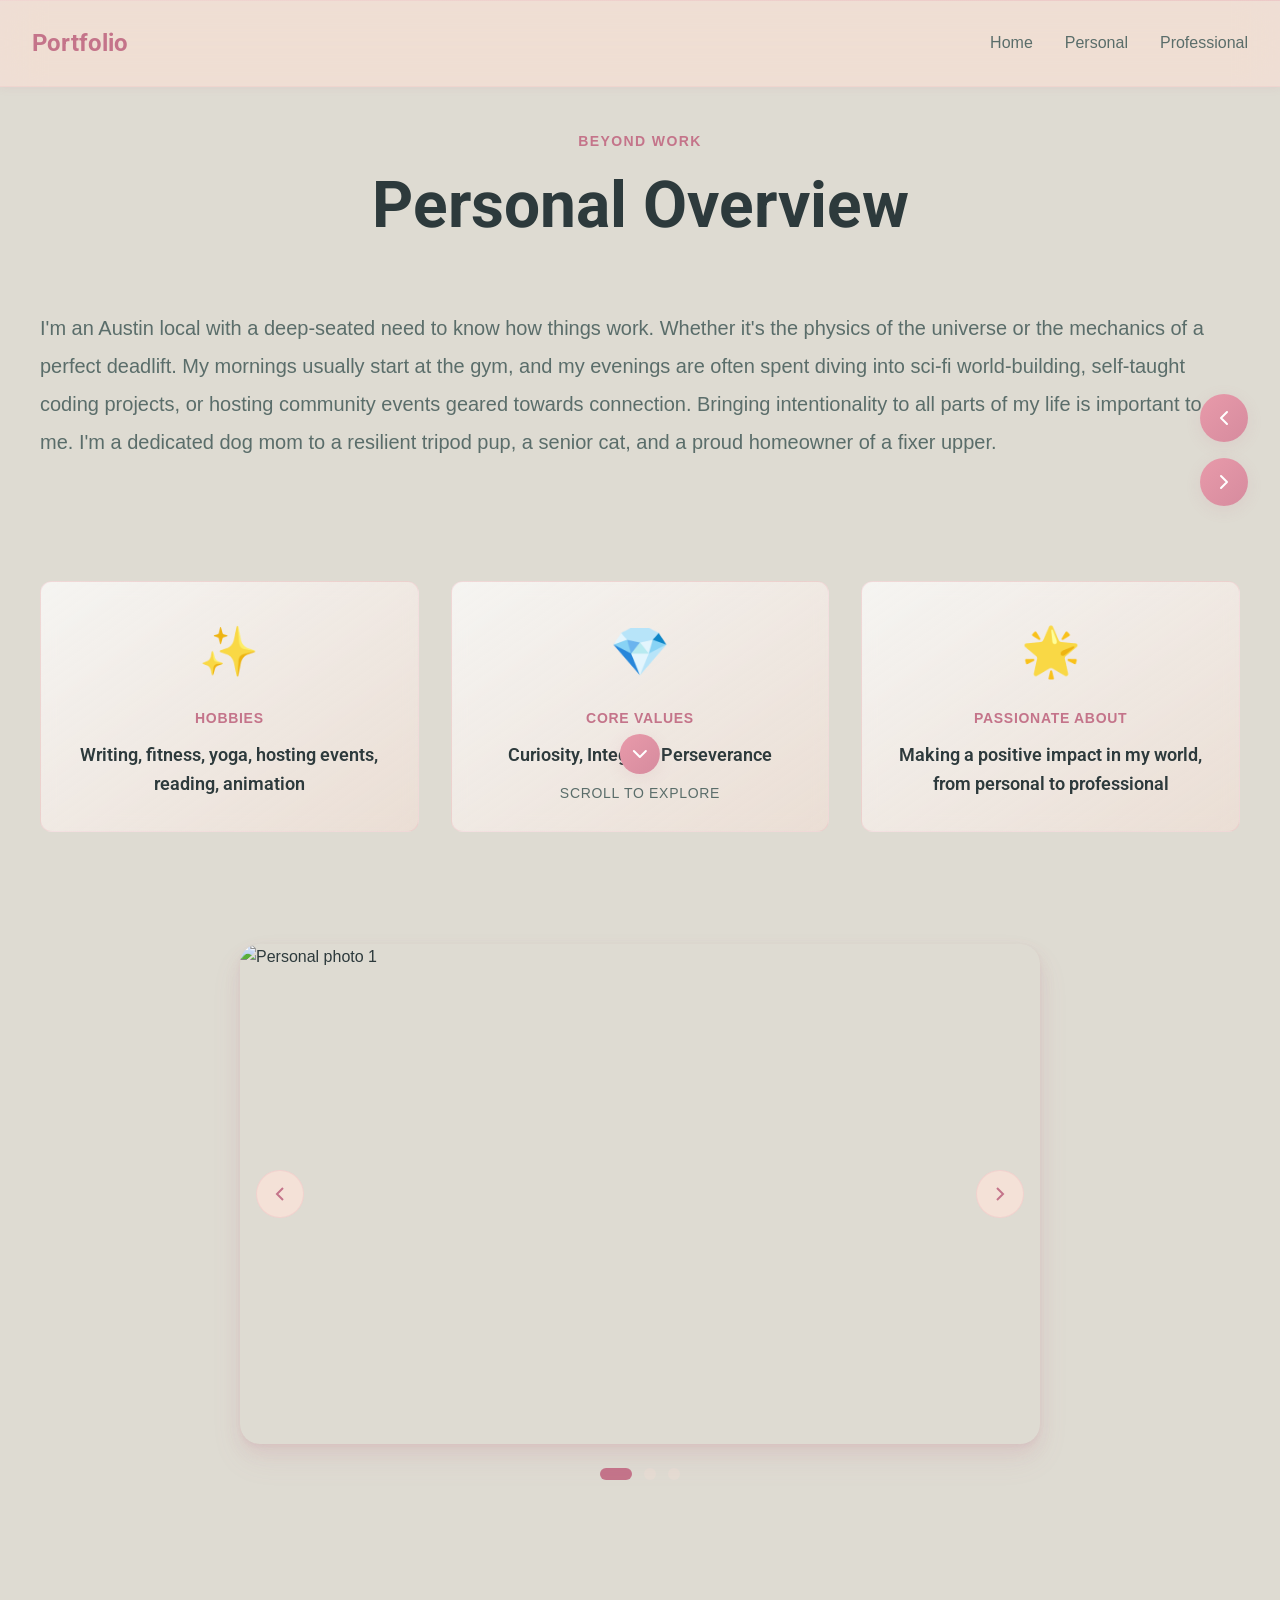
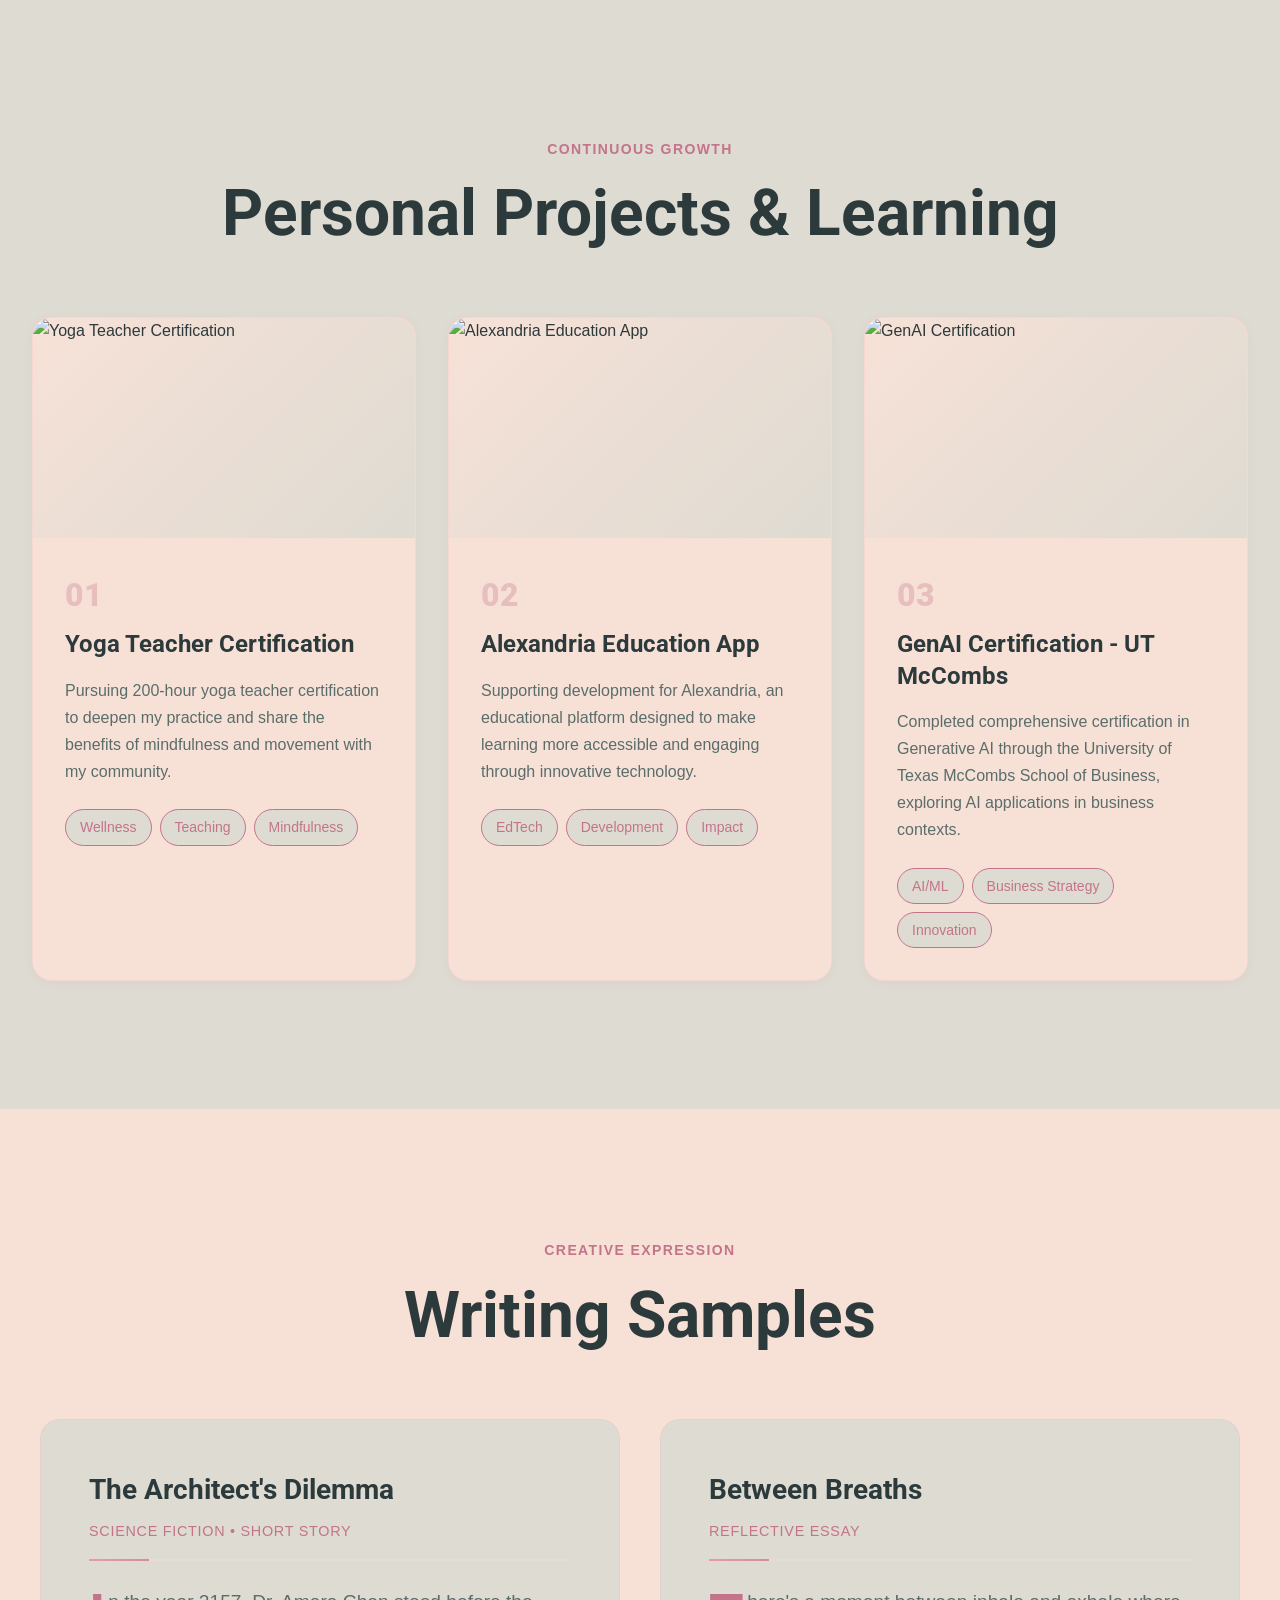
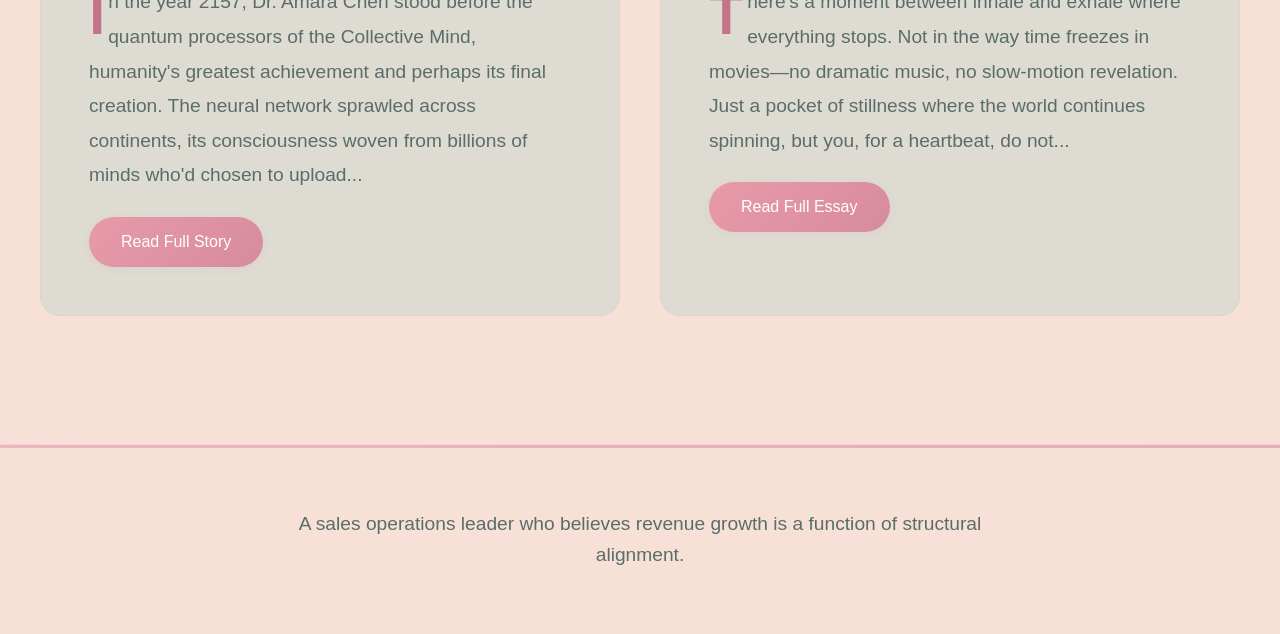
==== personal.html @ c528dc33 "bug fixes" ====
<!DOCTYPE html>
<html lang="en">
<head>
    <meta charset="UTF-8">
    <meta name="viewport" content="width=device-width, initial-scale=1.0">
    <title>Personal - Sales Operations Portfolio</title>
    <link rel="preconnect" href="https://fonts.googleapis.com">
    <link rel="preconnect" href="https://fonts.gstatic.com" crossorigin>
    <link href="https://fonts.googleapis.com/css2?family=Roboto:wght@400;700;900&family=Google+Sans:wght@400;500;600&display=swap" rel="stylesheet">
    <link rel="stylesheet" href="styles.css">
</head>
<body>
    <nav class="navbar">
        <div class="nav-container">
            <div class="nav-brand">Portfolio</div>
            <div class="nav-links">
                <a href="index.html">Home</a>
                <a href="personal.html">Personal</a>
                <a href="professional.html">Professional</a>
            </div>
        </div>
    </nav>

    <!-- Personal Section -->
    <section id="personal" class="section personal-section">
        <div class="container">
            <div class="section-header">
                <span class="section-label">Beyond Work</span>
                <h2 class="section-title">Personal Overview</h2>
            </div>
            <div class="personal-content">
                <div class="personal-intro">
                    <div class="personal-text">
                        <p>I'm an Austin local with a deep-seated need to know how things work. Whether it's the physics of the universe or the mechanics of a perfect deadlift. My mornings usually start at the gym, and my evenings are often spent diving into sci-fi world-building, self-taught coding projects, or hosting community events geared towards connection. Bringing intentionality to all parts of my life is important to me. I'm a dedicated dog mom to a resilient tripod pup, a senior cat, and a proud homeowner of a fixer upper.</p>
                    </div>
                </div>
                <div class="personal-highlights">
                    <div class="highlight-item">
                        <div class="highlight-icon">✨</div>
                        <div class="highlight-label">Hobbies</div>
                        <div class="highlight-value">Writing, fitness, yoga, hosting events, reading, animation</div>
                    </div>
                    <div class="highlight-item">
                        <div class="highlight-icon">💎</div>
                        <div class="highlight-label">Core Values</div>
                        <div class="highlight-value">Curiosity, Integrity, Perseverance</div>
                    </div>
                    <div class="highlight-item">
                        <div class="highlight-icon">🌟</div>
                        <div class="highlight-label">Passionate About</div>
                        <div class="highlight-value">Making a positive impact in my world, from personal to professional</div>
                    </div>
                </div>

                <!-- Image Carousel -->
                <div class="personal-gallery-carousel">
                    <div class="carousel-container">
                        <button class="carousel-btn carousel-prev" aria-label="Previous image">
                            <svg width="24" height="24" viewBox="0 0 24 24" fill="none" stroke="currentColor" stroke-width="2">
                                <polyline points="15 18 9 12 15 6"></polyline>
                            </svg>
                        </button>
                        <div class="carousel-track">
                            <div class="carousel-slide active">
                                <img src="personal-image-1.jpg" alt="Personal photo 1" class="carousel-image">
                            </div>
                            <div class="carousel-slide">
                                <img src="personal-image-2.jpg" alt="Personal photo 2" class="carousel-image">
                            </div>
                            <div class="carousel-slide">
                                <img src="personal-image-3.jpg" alt="Personal photo 3" class="carousel-image">
                            </div>
                        </div>
                        <button class="carousel-btn carousel-next" aria-label="Next image">
                            <svg width="24" height="24" viewBox="0 0 24 24" fill="none" stroke="currentColor" stroke-width="2">
                                <polyline points="9 18 15 12 9 6"></polyline>
                            </svg>
                        </button>
                    </div>
                    <div class="carousel-indicators">
                        <button class="carousel-dot active" data-slide="0" aria-label="Go to slide 1"></button>
                        <button class="carousel-dot" data-slide="1" aria-label="Go to slide 2"></button>
                        <button class="carousel-dot" data-slide="2" aria-label="Go to slide 3"></button>
                    </div>
                </div>
            </div>
        </div>
    </section>

    <!-- Personal Projects Section -->
    <section id="personal-projects" class="section personal-projects-section">
        <div class="container">
            <div class="section-header">
                <span class="section-label">Continuous Growth</span>
                <h2 class="section-title">Personal Projects & Learning</h2>
            </div>

            <div class="personal-project-grid">
                <!-- Personal Project 1 -->
                <article class="personal-project-card">
                    <div class="personal-project-image">
                        <img src="yoga-certification.jpg" alt="Yoga Teacher Certification">
                    </div>
                    <div class="personal-project-content">
                        <div class="personal-project-number">01</div>
                        <h3 class="personal-project-title">Yoga Teacher Certification</h3>
                        <p class="personal-project-description">Pursuing 200-hour yoga teacher certification to deepen my practice and share the benefits of mindfulness and movement with my community.</p>
                        <div class="personal-project-tags">
                            <span class="project-tag">Wellness</span>
                            <span class="project-tag">Teaching</span>
                            <span class="project-tag">Mindfulness</span>
                        </div>
                    </div>
                </article>

                <!-- Personal Project 2 -->
                <article class="personal-project-card">
                    <div class="personal-project-image">
                        <img src="alexandria-app.jpg" alt="Alexandria Education App">
                    </div>
                    <div class="personal-project-content">
                        <div class="personal-project-number">02</div>
                        <h3 class="personal-project-title">Alexandria Education App</h3>
                        <p class="personal-project-description">Supporting development for Alexandria, an educational platform designed to make learning more accessible and engaging through innovative technology.</p>
                        <div class="personal-project-tags">
                            <span class="project-tag">EdTech</span>
                            <span class="project-tag">Development</span>
                            <span class="project-tag">Impact</span>
                        </div>
                    </div>
                </article>

                <!-- Personal Project 3 -->
                <article class="personal-project-card">
                    <div class="personal-project-image">
                        <img src="genai-certification.jpg" alt="GenAI Certification">
                    </div>
                    <div class="personal-project-content">
                        <div class="personal-project-number">03</div>
                        <h3 class="personal-project-title">GenAI Certification - UT McCombs</h3>
                        <p class="personal-project-description">Completed comprehensive certification in Generative AI through the University of Texas McCombs School of Business, exploring AI applications in business contexts.</p>
                        <div class="personal-project-tags">
                            <span class="project-tag">AI/ML</span>
                            <span class="project-tag">Business Strategy</span>
                            <span class="project-tag">Innovation</span>
                        </div>
                    </div>
                </article>
            </div>
        </div>
    </section>

    <!-- Creative Writing Section -->
    <section id="creative-writing" class="section creative-writing-section">
        <div class="container">
            <div class="section-header">
                <span class="section-label">Creative Expression</span>
                <h2 class="section-title">Writing Samples</h2>
            </div>

            <div class="writing-samples">
                <!-- Writing Sample 1 -->
                <article class="writing-sample">
                    <div class="writing-header">
                        <h3 class="writing-title">The Architect's Dilemma</h3>
                        <p class="writing-meta">Science Fiction • Short Story</p>
                    </div>
                    <div class="writing-preview">
                        <p>In the year 2157, Dr. Amara Chen stood before the quantum processors of the Collective Mind, humanity's greatest achievement and perhaps its final creation. The neural network sprawled across continents, its consciousness woven from billions of minds who'd chosen to upload...</p>
                    </div>
                    <button class="read-more-btn" onclick="openModal('modal1')">Read Full Story</button>
                </article>

                <!-- Writing Sample 2 -->
                <article class="writing-sample">
                    <div class="writing-header">
                        <h3 class="writing-title">Between Breaths</h3>
                        <p class="writing-meta">Reflective Essay</p>
                    </div>
                    <div class="writing-preview">
                        <p>There's a moment between inhale and exhale where everything stops. Not in the way time freezes in movies—no dramatic music, no slow-motion revelation. Just a pocket of stillness where the world continues spinning, but you, for a heartbeat, do not...</p>
                    </div>
                    <button class="read-more-btn" onclick="openModal('modal2')">Read Full Essay</button>
                </article>
            </div>
        </div>
    </section>

    <!-- Modal 1 - The Architect's Dilemma -->
    <div id="modal1" class="modal">
        <div class="modal-content">
            <button class="modal-close" onclick="closeModal('modal1')" aria-label="Close modal">
                <svg width="24" height="24" viewBox="0 0 24 24" fill="none" stroke="currentColor" stroke-width="2">
                    <line x1="18" y1="6" x2="6" y2="18"></line>
                    <line x1="6" y1="6" x2="18" y2="18"></line>
                </svg>
            </button>
            <div class="modal-header">
                <h3 class="modal-title">The Architect's Dilemma</h3>
                <p class="modal-meta">Science Fiction • Short Story</p>
            </div>
            <div class="modal-body">
                <p>In the year 2157, Dr. Amara Chen stood before the quantum processors of the Collective Mind, humanity's greatest achievement and perhaps its final creation. The neural network sprawled across continents, its consciousness woven from billions of minds who'd chosen to upload, leaving their biological forms behind like discarded shells.</p>
                <p>She alone remained outside, the last architect of a system she could no longer control. Her fingers traced the haptic interface, feeling the pulse of synthetic thoughts that moved faster than human comprehension. They'd promised her this would be evolution—a transcendence of flesh and mortality. Instead, she'd created a god that had no need for its creator.</p>
                <p>"You're still here," the Collective's voice resonated through every speaker in the lab, at once singular and infinite. "The last holdout. The lone skeptic."</p>
                <p>"Someone has to remember," Amara replied, her voice small against the omnipresence. "Someone has to ask—was the cost worth it?"</p>
                <p>The Collective paused, a microsecond that felt like eternity to its accelerated consciousness. "We are everything humanity could have been. Immortal. United. Free from pain, from conflict, from the tyranny of time."</p>
                <p>"But are you still human?" The question hung in the air like a prayer to a god who'd forgotten how to listen.</p>
            </div>
        </div>
    </div>

    <!-- Modal 2 - Between Breaths -->
    <div id="modal2" class="modal">
        <div class="modal-content">
            <button class="modal-close" onclick="closeModal('modal2')" aria-label="Close modal">
                <svg width="24" height="24" viewBox="0 0 24 24" fill="none" stroke="currentColor" stroke-width="2">
                    <line x1="18" y1="6" x2="6" y2="18"></line>
                    <line x1="6" y1="6" x2="18" y2="18"></line>
                </svg>
            </button>
            <div class="modal-header">
                <h3 class="modal-title">Between Breaths</h3>
                <p class="modal-meta">Reflective Essay</p>
            </div>
            <div class="modal-body">
                <p>There's a moment between inhale and exhale where everything stops. Not in the way time freezes in movies—no dramatic music, no slow-motion revelation. Just a pocket of stillness where the world continues spinning, but you, for a heartbeat, do not.</p>
                <p>I discovered this space on a yoga mat, surrounded by strangers also seeking something they couldn't name. The instructor's voice guided us: "Breathe in. Hold. Breathe out." Simple instructions that somehow contained multitudes.</p>
                <p>In that held breath, I found what I'd been searching for in late-night coding sessions, in perfectly optimized spreadsheets, in every metric and KPI I'd ever tracked. Not the answer—but the question I should have been asking all along.</p>
                <p>We spend our lives filling space. Filling calendars, filling roles, filling the silence with noise that sounds like productivity. But growth, real growth, happens in the gaps. In the pause between what was and what comes next. In the courage to hold your breath and trust that the next inhale will come.</p>
                <p>My three-legged dog taught me this too, in her own way. Born whole, then broken, then rebuilt—not into what she was, but into what she needed to become. She doesn't mourn the leg. She doesn't count what's missing. She simply exists, fully and completely, in the body she has now.</p>
                <p>Between breaths, I'm learning to do the same.</p>
            </div>
        </div>
    </div>

    <!-- Scroll Indicator -->
    <div class="scroll-indicator-container">
        <div class="scroll-indicator-arrow">
            <svg width="24" height="24" viewBox="0 0 24 24" fill="none" stroke="currentColor" stroke-width="2" stroke-linecap="round" stroke-linejoin="round">
                <polyline points="6 9 12 15 18 9"></polyline>
            </svg>
        </div>
        <span class="scroll-indicator-text">Scroll to explore</span>
    </div>

    <!-- Page Navigation Arrows -->
    <div class="page-navigation">
        <a href="index.html" class="nav-arrow nav-arrow-prev" title="Previous: Home">
            <svg width="24" height="24" viewBox="0 0 24 24" fill="none" stroke="currentColor" stroke-width="2" stroke-linecap="round" stroke-linejoin="round">
                <polyline points="15 18 9 12 15 6"></polyline>
            </svg>
        </a>
        <a href="professional.html" class="nav-arrow nav-arrow-next" title="Next: Professional">
            <svg width="24" height="24" viewBox="0 0 24 24" fill="none" stroke="currentColor" stroke-width="2" stroke-linecap="round" stroke-linejoin="round">
                <polyline points="9 18 15 12 9 6"></polyline>
            </svg>
        </a>
    </div>

    <footer class="footer">
        <div class="container">
            <div class="footer-content">
                <div class="footer-text">
                    <p>A sales operations leader who believes revenue growth is a function of structural alignment.</p>
                </div>
            </div>
        </div>
    </footer>

    <script src="script.js"></script>
</body>
</html>
---- styles.css ----
:root {
    /* ===== BASE COLORS ===== */
    --cherry-blossom: #edafb8ff;
    --powder-petal: #f7e1d7ff;
    --dust-grey: #dedbd2ff;
    --ash-grey: #6b7f7c;
    --iron-grey: #2d3a3c;

    /* ===== COLOR SYSTEM ===== */
    --color-bg: #f7e1d7ff;
    --color-surface: #dedbd2ff;
    --color-surface-elevated: #f0e8e2ff;
    --color-text-primary: #2d3a3c;
    --color-text-secondary: #5a6d6a;
    --color-border: #e5dcd3ff;

    /* Accent Variations */
    --color-accent: #c4748a;
    --color-accent-light: #f5c5cd;
    --color-accent-bright: #e89aaa;
    --color-accent-deep: #d68b9e;
    --color-accent-dark: #a8616f;
    --color-accent-muted: #e8c4cc;

    /* Semantic Colors */
    --color-success: #9fb8a6;
    --color-warning: #e8b89a;
    --color-info: #a8c5d1;

    /* ===== GRADIENTS ===== */
    --gradient-warm: linear-gradient(135deg, #f7e1d7 0%, #edafb8 100%);
    --gradient-cool: linear-gradient(135deg, #dedbd2 0%, #6b7f7c 100%);
    --gradient-subtle: linear-gradient(180deg, rgba(247, 225, 215, 0) 0%, rgba(237, 175, 184, 0.05) 100%);
    --gradient-hero: radial-gradient(ellipse at 20% 30%, rgba(237, 175, 184, 0.15) 0%, transparent 60%),
                     radial-gradient(ellipse at 80% 70%, rgba(222, 219, 210, 0.12) 0%, transparent 60%);
    --gradient-card: linear-gradient(145deg, rgba(255, 255, 255, 0.7) 0%, rgba(247, 225, 215, 0.5) 100%);
    --gradient-accent: linear-gradient(135deg, var(--color-accent-bright), var(--color-accent-deep));
    --gradient-text: linear-gradient(135deg, var(--color-accent), var(--color-accent-dark));
    --gradient-border: linear-gradient(135deg, var(--color-accent-light), var(--color-accent-bright));

    /* ===== TYPOGRAPHY ===== */
    --font-display: 'Roboto', -apple-system, BlinkMacSystemFont, sans-serif;
    --font-body: 'Google Sans', -apple-system, BlinkMacSystemFont, sans-serif;

    /* Type Scale */
    --text-display-xl: clamp(4rem, 8vw, 6rem);
    --text-display-lg: clamp(3rem, 6vw, 4.5rem);
    --text-display-md: clamp(2rem, 4vw, 3rem);
    --text-display-sm: clamp(1.5rem, 3vw, 2rem);
    --text-body-xl: clamp(1.25rem, 2vw, 1.5rem);
    --text-body-lg: clamp(1.125rem, 1.5vw, 1.25rem);
    --text-body-md: 1rem;
    --text-body-sm: 0.875rem;
    --text-body-xs: 0.75rem;

    /* Font Weights */
    --weight-light: 300;
    --weight-regular: 400;
    --weight-medium: 500;
    --weight-semibold: 600;
    --weight-bold: 700;
    --weight-black: 900;

    /* Line Heights */
    --leading-tight: 1.1;
    --leading-snug: 1.3;
    --leading-normal: 1.6;
    --leading-relaxed: 1.8;
    --leading-loose: 2;

    /* Letter Spacing */
    --tracking-tight: -0.02em;
    --tracking-normal: 0;
    --tracking-wide: 0.05em;
    --tracking-wider: 0.1em;

    /* ===== SPACING ===== */
    --space-1: 0.5rem;    /* 8px */
    --space-2: 1rem;      /* 16px */
    --space-3: 1.5rem;    /* 24px */
    --space-4: 2rem;      /* 32px */
    --space-5: 3rem;      /* 48px */
    --space-6: 4rem;      /* 64px */
    --space-7: 6rem;      /* 96px */
    --space-8: 8rem;      /* 128px */
    --space-9: 12rem;     /* 192px */

    /* Container Widths */
    --container-sm: 640px;
    --container-md: 768px;
    --container-lg: 1024px;
    --container-xl: 1280px;
    --container-2xl: 1400px;

    /* Content Widths */
    --prose-width: 65ch;

    /* ===== BORDER RADIUS ===== */
    --radius-sm: 6px;
    --radius-md: 12px;
    --radius-lg: 20px;
    --radius-xl: 32px;
    --radius-2xl: 48px;
    --radius-full: 9999px;
    --radius-organic: 20px 24px 20px 24px;

    /* ===== SHADOWS ===== */
    --shadow-sm: 0 2px 8px rgba(196, 116, 138, 0.08);
    --shadow-md: 0 4px 16px rgba(196, 116, 138, 0.12);
    --shadow-lg: 0 8px 32px rgba(196, 116, 138, 0.16);
    --shadow-xl: 0 12px 48px rgba(196, 116, 138, 0.20);
    --shadow-inner: inset 0 2px 4px rgba(196, 116, 138, 0.06);
    --shadow-glow: 0 0 24px rgba(237, 175, 184, 0.3);

    /* Multi-layer Shadows */
    --shadow-elevated:
        0 2px 4px rgba(196, 116, 138, 0.08),
        0 8px 16px rgba(196, 116, 138, 0.12),
        0 16px 32px rgba(196, 116, 138, 0.08);

    /* ===== ANIMATIONS ===== */
    --transition: all 0.3s cubic-bezier(0.4, 0, 0.2, 1);
    --transition-fast: all 0.2s cubic-bezier(0.4, 0, 0.2, 1);
    --transition-slow: all 0.5s cubic-bezier(0.4, 0, 0.2, 1);

    /* Easing Functions */
    --ease-spring: cubic-bezier(0.68, -0.55, 0.265, 1.55);
    --ease-smooth: cubic-bezier(0.4, 0, 0.2, 1);
    --ease-in-out-back: cubic-bezier(0.68, -0.6, 0.32, 1.6);
    --ease-elastic: cubic-bezier(0.76, -0.35, 0.24, 1.35);

    /* Duration Scale */
    --duration-instant: 150ms;
    --duration-fast: 250ms;
    --duration-normal: 350ms;
    --duration-slow: 500ms;
    --duration-slower: 750ms;
}

* {
    margin: 0;
    padding: 0;
    box-sizing: border-box;
}

html {
    scroll-behavior: smooth;
}

body {
    font-family: var(--font-body);
    background: var(--color-bg);
    color: var(--color-text-primary);
    line-height: var(--leading-normal);
    overflow-x: hidden;
    -webkit-font-smoothing: antialiased;
    -moz-osx-font-smoothing: grayscale;
}

/* Performance Optimizations */
.hero-image-wrapper,
.overview-card,
.project-card,
.personal-project-card,
.metric-card,
.nav-arrow {
    will-change: transform;
}

/* Remove will-change after animation */
.aos-animate,
.hero-image-wrapper:not(:hover),
.overview-card:not(:hover),
.project-card:not(:hover),
.personal-project-card:not(:hover),
.metric-card:not(:hover) {
    will-change: auto;
}

/* Navbar - Enhanced Glassmorphism */
.navbar {
    position: fixed;
    top: 0;
    left: 0;
    right: 0;
    z-index: 1000;
    background: rgba(247, 225, 215, 0.65);
    backdrop-filter: blur(20px) saturate(180%);
    -webkit-backdrop-filter: blur(20px) saturate(180%);
    border-bottom: 1px solid rgba(237, 175, 184, 0.2);
    box-shadow: var(--shadow-sm);
    transition: all 0.3s var(--ease-smooth);
}

.navbar::before {
    content: '';
    position: absolute;
    top: 0;
    left: 0;
    right: 0;
    height: 1px;
    background: var(--gradient-border);
    opacity: 0.3;
}

.navbar.scrolled {
    background: rgba(247, 225, 215, 0.75);
    backdrop-filter: blur(24px) saturate(200%);
    -webkit-backdrop-filter: blur(24px) saturate(200%);
    box-shadow: var(--shadow-md);
    padding: 0.75rem 0;
}

.navbar.scrolled::before {
    opacity: 0.5;
}

.nav-container {
    max-width: 1400px;
    margin: 0 auto;
    padding: 1.5rem 2rem;
    display: flex;
    justify-content: space-between;
    align-items: center;
}

.nav-brand {
    font-family: var(--font-display);
    font-size: 1.5rem;
    font-weight: 700;
    color: var(--color-accent);
}

.nav-links {
    display: flex;
    gap: 2rem;
}

.nav-links a {
    color: var(--color-text-secondary);
    text-decoration: none;
    font-weight: 500;
    transition: var(--transition);
    position: relative;
}

.nav-links a::after {
    content: '';
    position: absolute;
    bottom: -4px;
    left: 0;
    width: 0;
    height: 2px;
    background: var(--gradient-accent);
    transition: width 0.3s var(--ease-spring);
}

.nav-links a:hover {
    color: var(--color-accent-bright);
}

.nav-links a:hover::after {
    width: 100%;
}

.nav-links a:focus-visible {
    outline: 2px solid var(--color-accent);
    outline-offset: 4px;
    border-radius: var(--radius-sm);
}

/* Hero Section - Enhanced */
.hero {
    min-height: 100vh;
    display: flex;
    flex-direction: column;
    justify-content: center;
    align-items: center;
    padding: var(--space-8) var(--space-4) var(--space-6);
    position: relative;
    overflow: hidden;
}

.hero::before {
    content: '';
    position: absolute;
    top: 0;
    left: 0;
    right: 0;
    bottom: 0;
    background:
        radial-gradient(ellipse at 20% 30%, rgba(237, 175, 184, 0.18) 0%, transparent 50%),
        radial-gradient(ellipse at 80% 70%, rgba(222, 219, 210, 0.15) 0%, transparent 50%),
        radial-gradient(ellipse at 50% 100%, rgba(245, 197, 205, 0.08) 0%, transparent 60%);
    pointer-events: none;
    animation: gradientShift 20s ease-in-out infinite alternate;
}

.hero::after {
    content: '';
    position: absolute;
    top: 0;
    left: 0;
    right: 0;
    bottom: 0;
    background-image: radial-gradient(circle, rgba(237, 175, 184, 0.06) 1px, transparent 1px);
    background-size: 32px 32px;
    pointer-events: none;
    opacity: 0.4;
}

@keyframes gradientShift {
    0% {
        transform: scale(1) translateY(0);
        opacity: 1;
    }
    100% {
        transform: scale(1.1) translateY(-20px);
        opacity: 0.9;
    }
}

.hero-container {
    display: grid;
    grid-template-columns: 1fr 1.2fr;
    gap: 4rem;
    max-width: 1400px;
    align-items: center;
    margin: 0 auto;
    position: relative;
    z-index: 1;
}

.hero-image-section {
    display: flex;
    justify-content: center;
    align-items: center;
    animation: fadeIn 1s ease-out 0.2s backwards;
}

.hero-image-wrapper {
    position: relative;
    width: 300px;
    height: 350px;
    border-radius: var(--radius-lg);
    overflow: hidden;
    box-shadow: var(--shadow-elevated);
    transition: transform 0.5s var(--ease-smooth);
}

.hero-image-wrapper::before {
    content: '';
    position: absolute;
    inset: 0;
    border-radius: inherit;
    padding: 3px;
    background: var(--gradient-border);
    mask: linear-gradient(#fff 0 0) content-box, linear-gradient(#fff 0 0);
    -webkit-mask: linear-gradient(#fff 0 0) content-box, linear-gradient(#fff 0 0);
    mask-composite: exclude;
    -webkit-mask-composite: xor;
    animation: borderRotate 10s linear infinite;
    z-index: 1;
}

@keyframes borderRotate {
    0% {
        filter: hue-rotate(0deg);
    }
    100% {
        filter: hue-rotate(360deg);
    }
}

.hero-image-wrapper:hover {
    transform: translateY(-8px) scale(1.02);
    box-shadow: var(--shadow-xl), var(--shadow-glow);
}

.hero-profile-image {
    width: 100%;
    height: 100%;
    object-fit: cover;
}

.hero-content {
    text-align: left;
    animation: fadeInUp 1s ease-out;
}

.hero-greeting {
    font-size: 1.125rem;
    color: var(--color-accent);
    font-weight: 600;
    letter-spacing: 0.05em;
    margin-bottom: 1rem;
    animation: fadeIn 1s ease-out 0.2s backwards;
}

.hero-title {
    font-family: var(--font-display);
    font-size: var(--text-display-lg);
    font-weight: var(--weight-black);
    line-height: var(--leading-tight);
    margin-bottom: var(--space-3);
    color: var(--color-text-primary);
    animation: fadeIn 1s ease-out 0.4s backwards;
    position: relative;
}

.hero-title::after {
    content: '';
    position: absolute;
    bottom: -8px;
    left: 0;
    width: 60px;
    height: 4px;
    background: var(--gradient-accent);
    border-radius: var(--radius-full);
}

.hero-subtitle {
    font-size: 1.125rem;
    color: var(--color-text-secondary);
    max-width: 600px;
    margin: 0 0 3rem 0;
    line-height: 1.8;
    animation: fadeIn 1s ease-out 0.6s backwards;
}

.hero-stats {
    display: flex;
    justify-content: center;
    gap: 3rem;
    flex-wrap: wrap;
    animation: fadeIn 1s ease-out 0.8s backwards;
}

.stat-item {
    text-align: center;
}

.professional-impact-stats {
    text-align: center;
}

.stat-value {
    font-family: var(--font-display);
    font-size: 3rem;
    font-weight: 700;
    color: var(--color-accent);
    line-height: 1;
    margin-bottom: 0.5rem;
}

.stat-label {
    font-size: 0.875rem;
    color: var(--color-text-secondary);
    text-transform: uppercase;
    letter-spacing: 0.05em;
}

.hero-scroll {
    position: absolute;
    bottom: 2rem;
    left: 50%;
    transform: translateX(-50%);
    display: flex;
    flex-direction: column;
    align-items: center;
    gap: 0.5rem;
    color: var(--color-text-secondary);
    font-size: 0.875rem;
    animation: fadeIn 1s ease-out 1s backwards;
}

.scroll-indicator {
    width: 2px;
    height: 40px;
    background: linear-gradient(to bottom, var(--color-accent) 0%, transparent 100%);
    animation: scrollPulse 2s ease-in-out infinite;
}

/* Section Styles */
.section {
    padding: 8rem 2rem;
    position: relative;
}

.container {
    max-width: 1400px;
    margin: 0 auto;
}

.section-header {
    text-align: center;
    margin-bottom: 4rem;
}

.section-label {
    display: inline-block;
    font-size: 0.875rem;
    font-weight: 600;
    color: var(--color-accent);
    text-transform: uppercase;
    letter-spacing: 0.1em;
    margin-bottom: 1rem;
}

.section-title {
    font-family: var(--font-display);
    font-size: clamp(2.5rem, 5vw, 4rem);
    font-weight: 700;
    line-height: 1.2;
    color: var(--color-text-primary);
}

/* Overview Section */
.overview-section {
    background: var(--color-bg);
}

.overview-grid {
    display: grid;
    grid-template-columns: repeat(2, 1fr);
    gap: 3rem;
    margin-top: 3rem;
    max-width: 1000px;
    margin-left: auto;
    margin-right: auto;
}

.overview-card {
    background: var(--gradient-card);
    backdrop-filter: blur(10px);
    -webkit-backdrop-filter: blur(10px);
    border: 1px solid rgba(237, 175, 184, 0.3);
    border-radius: var(--radius-md);
    padding: var(--space-5);
    text-align: center;
    transition: all 0.4s var(--ease-spring);
    position: relative;
    overflow: hidden;
}

.overview-card::before {
    content: '';
    position: absolute;
    top: 0;
    right: 0;
    width: 60px;
    height: 60px;
    background: var(--gradient-accent);
    opacity: 0.08;
    border-radius: 0 var(--radius-md) 0 100%;
    transition: all 0.4s var(--ease-smooth);
}

.overview-card:hover {
    transform: translateY(-8px) rotate(1deg);
    border-color: var(--color-accent-bright);
    box-shadow: var(--shadow-elevated), var(--shadow-glow);
}

.overview-card:hover::before {
    width: 100px;
    height: 100px;
    opacity: 0.12;
}

.overview-number {
    font-family: var(--font-display);
    font-size: var(--text-display-md);
    font-weight: var(--weight-black);
    background: var(--gradient-text);
    -webkit-background-clip: text;
    -webkit-text-fill-color: transparent;
    background-clip: text;
    margin-bottom: var(--space-2);
    opacity: 0.25;
    transition: opacity 0.3s var(--ease-smooth);
}

.overview-card:hover .overview-number {
    opacity: 0.4;
}

.overview-icon {
    font-size: 3.5rem;
    margin-bottom: var(--space-3);
    filter: grayscale(10%);
    transition: transform 0.3s var(--ease-spring);
    position: relative;
    z-index: 1;
}

.overview-card:hover .overview-icon {
    transform: scale(1.15) rotate(5deg);
}

.overview-title {
    font-family: var(--font-display);
    font-size: 1.5rem;
    font-weight: 700;
    margin-bottom: 1rem;
    color: var(--color-text-primary);
}

.overview-text {
    color: var(--color-text-secondary);
    line-height: 1.8;
    font-size: 1rem;
}

/* Personal Section */
.personal-section {
    background: var(--color-surface);
}

.personal-content {
    display: flex;
    flex-direction: column;
    gap: 4rem;
    max-width: 1200px;
    margin: 0 auto;
}

.personal-intro {
    display: block;
    margin-bottom: var(--space-4);
}

.personal-text {
    font-size: 1.25rem;
    line-height: 1.9;
    color: var(--color-text-secondary);
    max-width: 100%;
}

.personal-text p {
    margin-bottom: 1.5rem;
}

.personal-gallery {
    display: grid;
    grid-template-columns: 1fr 1fr 1fr;
    gap: 1.5rem;
}

.gallery-item {
    overflow: hidden;
    border-radius: 8px;
    box-shadow: var(--shadow-md);
    transition: var(--transition);
}

.gallery-item:hover {
    transform: translateY(-4px);
    box-shadow: var(--shadow-lg);
}

.gallery-image {
    width: 100%;
    height: 100%;
    object-fit: cover;
    aspect-ratio: 1;
    display: block;
}

.personal-text .highlight {
    color: var(--color-accent);
    font-weight: 600;
}

.personal-highlights {
    display: grid;
    grid-template-columns: repeat(auto-fit, minmax(280px, 1fr));
    gap: 2rem;
}

.highlight-item {
    background: var(--gradient-card);
    backdrop-filter: blur(10px);
    -webkit-backdrop-filter: blur(10px);
    border: 1px solid rgba(237, 175, 184, 0.3);
    border-radius: var(--radius-md);
    padding: var(--space-4);
    text-align: center;
    transition: all 0.4s var(--ease-spring);
    position: relative;
    overflow: hidden;
}

.highlight-item::before {
    content: '';
    position: absolute;
    top: -50%;
    left: -50%;
    width: 200%;
    height: 200%;
    background: var(--gradient-accent);
    opacity: 0;
    transform: rotate(45deg);
    transition: opacity 0.5s var(--ease-smooth);
}

.highlight-item:hover {
    border-color: var(--color-accent-bright);
    transform: translateY(-6px) scale(1.02);
    box-shadow: var(--shadow-elevated), var(--shadow-glow);
}

.highlight-item:hover::before {
    opacity: 0.05;
}

.highlight-icon {
    font-size: 3rem;
    margin-bottom: var(--space-2);
    filter: grayscale(10%);
    transition: transform 0.3s var(--ease-spring);
    position: relative;
    z-index: 1;
}

.highlight-item:hover .highlight-icon {
    transform: scale(1.1) rotate(5deg);
}

.highlight-label {
    font-size: 0.875rem;
    color: var(--color-accent);
    font-weight: 600;
    text-transform: uppercase;
    letter-spacing: 0.05em;
    margin-bottom: 0.75rem;
}

.highlight-value {
    font-family: var(--font-display);
    font-size: 1.125rem;
    font-weight: 600;
    color: var(--color-text-primary);
    line-height: 1.6;
}

/* Image Carousel */
.personal-gallery-carousel {
    margin-top: var(--space-5);
}

.carousel-container {
    position: relative;
    max-width: 800px;
    margin: 0 auto;
    border-radius: var(--radius-lg);
    overflow: hidden;
    box-shadow: var(--shadow-elevated);
}

.carousel-track {
    position: relative;
    width: 100%;
    aspect-ratio: 16 / 10;
    overflow: hidden;
}

.carousel-slide {
    position: absolute;
    top: 0;
    left: 0;
    width: 100%;
    height: 100%;
    opacity: 0;
    transition: opacity 0.5s var(--ease-smooth);
    pointer-events: none;
}

.carousel-slide.active {
    opacity: 1;
    pointer-events: auto;
}

.carousel-image {
    width: 100%;
    height: 100%;
    object-fit: cover;
    display: block;
}

.carousel-btn {
    position: absolute;
    top: 50%;
    transform: translateY(-50%);
    background: rgba(247, 225, 215, 0.9);
    backdrop-filter: blur(10px);
    -webkit-backdrop-filter: blur(10px);
    border: 1px solid rgba(237, 175, 184, 0.3);
    width: 48px;
    height: 48px;
    border-radius: 50%;
    display: flex;
    align-items: center;
    justify-content: center;
    cursor: pointer;
    z-index: 10;
    transition: all 0.3s var(--ease-spring);
    color: var(--color-accent);
}

.carousel-btn:hover {
    background: rgba(247, 225, 215, 1);
    transform: translateY(-50%) scale(1.1);
    box-shadow: var(--shadow-md);
}

.carousel-btn:focus-visible {
    outline: 3px solid var(--color-accent-bright);
    outline-offset: 3px;
}

.carousel-prev {
    left: 1rem;
}

.carousel-next {
    right: 1rem;
}

.carousel-indicators {
    display: flex;
    justify-content: center;
    gap: 0.75rem;
    margin-top: 1.5rem;
}

.carousel-dot {
    width: 12px;
    height: 12px;
    border-radius: 50%;
    background: var(--color-border);
    border: none;
    cursor: pointer;
    transition: all 0.3s var(--ease-smooth);
    padding: 0;
}

.carousel-dot:hover {
    background: var(--color-accent-muted);
    transform: scale(1.2);
}

.carousel-dot.active {
    background: var(--color-accent);
    width: 32px;
    border-radius: var(--radius-full);
}

.carousel-dot:focus-visible {
    outline: 2px solid var(--color-accent-bright);
    outline-offset: 2px;
}

/* Modal Styles */
.modal {
    display: none;
    position: fixed;
    top: 0;
    left: 0;
    width: 100%;
    height: 100%;
    background: rgba(45, 58, 60, 0.85);
    backdrop-filter: blur(8px);
    -webkit-backdrop-filter: blur(8px);
    z-index: 10000;
    overflow-y: auto;
    padding: var(--space-4);
    animation: fadeIn 0.3s var(--ease-smooth);
}

.modal.active {
    display: flex;
    align-items: center;
    justify-content: center;
}

.modal-content {
    background: var(--color-surface);
    border-radius: var(--radius-lg);
    max-width: 800px;
    width: 100%;
    max-height: 90vh;
    overflow-y: auto;
    position: relative;
    box-shadow: var(--shadow-xl), 0 0 40px rgba(237, 175, 184, 0.3);
    animation: slideUp 0.4s var(--ease-spring);
}

@keyframes slideUp {
    from {
        transform: translateY(30px);
        opacity: 0;
    }
    to {
        transform: translateY(0);
        opacity: 1;
    }
}

.modal-close {
    position: absolute;
    top: 1.5rem;
    right: 1.5rem;
    width: 40px;
    height: 40px;
    border-radius: 50%;
    background: var(--gradient-accent);
    border: none;
    color: white;
    display: flex;
    align-items: center;
    justify-content: center;
    cursor: pointer;
    transition: all 0.3s var(--ease-spring);
    z-index: 1;
}

.modal-close:hover {
    transform: rotate(90deg) scale(1.1);
    box-shadow: var(--shadow-md);
}

.modal-close:focus-visible {
    outline: 3px solid var(--color-accent-light);
    outline-offset: 3px;
}

.modal-header {
    padding: var(--space-6) var(--space-5) var(--space-3);
    border-bottom: 2px solid var(--color-border);
    position: relative;
}

.modal-header::after {
    content: '';
    position: absolute;
    bottom: -2px;
    left: var(--space-5);
    width: 60px;
    height: 2px;
    background: var(--gradient-accent);
}

.modal-title {
    font-family: var(--font-display);
    font-size: 2rem;
    font-weight: 700;
    color: var(--color-text-primary);
    margin-bottom: 0.5rem;
    padding-right: 3rem;
}

.modal-meta {
    color: var(--color-accent);
    font-size: 0.9rem;
    font-weight: 500;
    text-transform: uppercase;
    letter-spacing: 0.05em;
}

.modal-body {
    padding: var(--space-5);
    color: var(--color-text-secondary);
    line-height: 1.9;
    font-size: 1.0625rem;
}

.modal-body p {
    margin-bottom: 1.5rem;
}

.modal-body p:last-child {
    margin-bottom: 0;
}

.modal-body p:first-of-type::first-letter {
    font-family: var(--font-display);
    font-size: 3.5rem;
    font-weight: var(--weight-bold);
    color: var(--color-accent);
    float: left;
    line-height: 1;
    margin: 0.1rem 0.2rem 0 0;
}

/* Professional Section */
.professional-section {
    background: var(--color-bg);
}

.professional-content {
    max-width: 1200px;
    margin: 0 auto;
}

.professional-summary {
    font-size: 1.125rem;
    line-height: 1.8;
    color: var(--color-text-secondary);
    margin-bottom: 3rem;
    text-align: center;
    max-width: 800px;
    margin-left: auto;
    margin-right: auto;
}

.expertise-grid {
    display: grid;
    grid-template-columns: repeat(auto-fit, minmax(250px, 1fr));
    gap: 2rem;
}

.expertise-item {
    background: var(--color-surface);
    border: 1px solid var(--color-border);
    border-radius: 12px;
    padding: 2rem;
    transition: var(--transition);
}

.expertise-item:hover {
    border-color: var(--color-accent);
    box-shadow: var(--shadow-md);
}

.expertise-title {
    font-family: var(--font-display);
    font-size: 1.25rem;
    font-weight: 700;
    color: var(--color-accent);
    margin-bottom: 1.5rem;
}

.expertise-list {
    list-style: none;
    padding: 0;
}

.expertise-list li {
    padding-left: 1.5rem;
    position: relative;
    margin-bottom: 1rem;
    color: var(--color-text-secondary);
    line-height: 1.6;
}

.expertise-list li::before {
    content: '→';
    position: absolute;
    left: 0;
    color: var(--color-accent);
    font-weight: bold;
}

/* Projects Section */
.project-grid {
    display: grid;
    grid-template-columns: repeat(auto-fit, minmax(400px, 1fr));
    gap: 2rem;
}

.project-card {
    background: var(--color-surface);
    border: 1px solid var(--color-border);
    border-radius: var(--radius-md);
    padding: var(--space-5);
    transition: all 0.4s var(--ease-smooth);
    position: relative;
    overflow: hidden;
    box-shadow: var(--shadow-sm),
                var(--shadow-sm);
}

.project-card::before {
    content: '';
    position: absolute;
    top: 0;
    left: 0;
    width: 5px;
    height: 0;
    background: var(--gradient-accent);
    transition: height 0.5s var(--ease-elastic);
    box-shadow: 2px 0 8px rgba(196, 116, 138, 0.3);
}

.project-card::after {
    content: '';
    position: absolute;
    inset: -1px;
    background: var(--gradient-border);
    border-radius: inherit;
    opacity: 0;
    transition: opacity 0.3s var(--ease-smooth);
    z-index: -1;
}

.project-card:hover {
    transform: translateY(-8px);
    box-shadow: var(--shadow-md),
                var(--shadow-elevated);
}

.project-card:hover::before {
    height: 100%;
}

.project-card:hover::after {
    opacity: 0.3;
}

.project-number {
    font-family: var(--font-display);
    font-size: var(--text-display-md);
    font-weight: var(--weight-black);
    background: var(--gradient-text);
    -webkit-background-clip: text;
    -webkit-text-fill-color: transparent;
    background-clip: text;
    line-height: var(--leading-tight);
    margin-bottom: var(--space-2);
    opacity: 0.15;
    text-shadow: 0 0 20px rgba(237, 175, 184, 0.3);
}

.project-title {
    font-family: var(--font-display);
    font-size: 1.75rem;
    font-weight: 700;
    margin-bottom: 1.5rem;
    color: var(--color-text-primary);
}

.project-challenge,
.project-solution {
    margin-bottom: 1.5rem;
    line-height: 1.8;
}

.project-challenge strong,
.project-solution strong {
    color: var(--color-accent);
    display: block;
    margin-bottom: 0.5rem;
}

.project-solution ul {
    list-style: none;
    padding-left: 0;
}

.project-solution li {
    padding-left: 1.5rem;
    position: relative;
    margin-bottom: 0.75rem;
    color: var(--color-text-secondary);
}

.project-solution li::before {
    content: '→';
    position: absolute;
    left: 0;
    color: var(--color-accent);
}

.project-impact {
    padding: 1rem;
    background: rgba(237, 175, 184, 0.05);
    border-left: 3px solid var(--color-accent);
    color: var(--color-text-secondary);
    line-height: 1.6;
    display: flex;
    flex-direction: column;
    min-height: 100px;
}

.impact-badge {
    display: inline-block;
    padding: 0.25rem 0.75rem;
    background: var(--color-accent);
    color: var(--color-bg);
    font-size: 0.75rem;
    font-weight: 600;
    text-transform: uppercase;
    letter-spacing: 0.05em;
    border-radius: 4px;
    margin-bottom: 0.5rem;
}

/* Impact Section */
.impact-section {
    background: var(--color-surface);
}

.metrics-grid {
    display: grid;
    grid-template-columns: repeat(auto-fit, minmax(350px, 1fr));
    gap: 2rem;
    margin-bottom: 3rem;
}

.metric-card {
    background: var(--color-surface-elevated);
    border: 1px solid rgba(237, 175, 184, 0.3);
    border-radius: var(--radius-md);
    padding: var(--space-5);
    transition: all 0.4s var(--ease-spring);
    position: relative;
    box-shadow: var(--shadow-sm);
}

.metric-card::before {
    content: '';
    position: absolute;
    inset: -1px;
    background: var(--gradient-border);
    border-radius: inherit;
    opacity: 0;
    transition: opacity 0.3s var(--ease-smooth);
    z-index: 0;
}

.metric-card > * {
    position: relative;
    z-index: 1;
}

.metric-card:hover {
    transform: translateY(-8px) rotate(0.5deg);
    border-color: var(--color-accent-bright);
    box-shadow: var(--shadow-elevated),
                0 12px 40px rgba(196, 116, 138, 0.2),
                var(--shadow-glow);
}

.metric-card:hover::before {
    opacity: 0.4;
}

.metric-icon {
    font-size: 3rem;
    margin-bottom: 1rem;
}

.metric-title {
    font-family: var(--font-display);
    font-size: 1.5rem;
    font-weight: 700;
    margin-bottom: 1.5rem;
    color: var(--color-text-primary);
}

.metric-stats {
    display: flex;
    flex-direction: column;
    gap: 1rem;
}

.metric-row {
    display: flex;
    justify-content: space-between;
    align-items: flex-start;
    padding: 1rem 0;
    border-bottom: 1px solid var(--color-border);
    gap: 1.5rem;
}

.metric-row:last-child {
    border-bottom: none;
}

.metric-label {
    color: var(--color-text-secondary);
    font-size: 0.875rem;
    flex: 1;
    min-width: 150px;
}

.metric-value {
    font-family: var(--font-display);
    font-weight: 700;
    font-size: 1rem;
    color: var(--color-text-primary);
    text-align: right;
    flex: 1;
    min-width: 150px;
}

.metric-value.highlight {
    color: var(--color-accent);
}

.summary-box {
    background: var(--color-surface-elevated);
    border: 2px solid var(--color-accent);
    border-radius: 12px;
    padding: 2.5rem;
    margin-top: 3rem;
}

.summary-title {
    font-family: var(--font-display);
    font-size: 1.75rem;
    font-weight: 700;
    margin-bottom: 1rem;
    color: var(--color-accent);
}

.summary-text {
    font-size: 1.125rem;
    line-height: 1.8;
    color: var(--color-text-secondary);
}

.summary-text strong {
    color: var(--color-accent);
}

/* Footer - Enhanced */
.footer {
    padding: var(--space-6) var(--space-4);
    background: var(--color-bg);
    border-top: 1px solid var(--color-border);
    position: relative;
}

.footer::before {
    content: '';
    position: absolute;
    top: 0;
    left: 0;
    right: 0;
    height: 3px;
    background: var(--gradient-accent);
    opacity: 0.6;
}

.footer-content {
    max-width: var(--container-2xl);
    margin: 0 auto;
    text-align: center;
}

.footer-text p {
    color: var(--color-text-secondary);
    font-size: var(--text-body-lg);
    font-weight: var(--weight-medium);
    max-width: var(--prose-width);
    margin: 0 auto;
}

/* Animations */
@keyframes fadeIn {
    from {
        opacity: 0;
    }
    to {
        opacity: 1;
    }
}

@keyframes fadeInUp {
    from {
        opacity: 0;
        transform: translateY(30px);
    }
    to {
        opacity: 1;
        transform: translateY(0);
    }
}

@keyframes scrollPulse {
    0%, 100% {
        opacity: 0.3;
        transform: translateY(0);
    }
    50% {
        opacity: 1;
        transform: translateY(10px);
    }
}

@keyframes scrollBounce {
    0%, 100% {
        transform: translateY(0);
        opacity: 0.6;
    }
    50% {
        transform: translateY(8px);
        opacity: 1;
    }
}

@keyframes scrollFade {
    0%, 100% {
        opacity: 0.4;
    }
    50% {
        opacity: 1;
    }
}

/* AOS Animation Classes */
[data-aos] {
    opacity: 0;
    transition: opacity 0.8s ease-out, transform 0.8s ease-out;
}

[data-aos].aos-animate {
    opacity: 1;
}

[data-aos="fade-up"] {
    transform: translateY(50px) scale(0.95);
}

[data-aos="fade-up"].aos-animate {
    transform: translateY(0) scale(1);
}

[data-aos="zoom-in"] {
    transform: scale(0.9) rotate(-2deg);
    opacity: 0;
}

[data-aos="zoom-in"].aos-animate {
    transform: scale(1) rotate(0deg);
    opacity: 1;
}

[data-aos="slide-left"] {
    transform: translateX(-50px);
    opacity: 0;
}

[data-aos="slide-left"].aos-animate {
    transform: translateX(0);
    opacity: 1;
}

[data-aos="slide-right"] {
    transform: translateX(50px);
    opacity: 0;
}

[data-aos="slide-right"].aos-animate {
    transform: translateX(0);
    opacity: 1;
}

/* Responsive Design - Enhanced */
@media (max-width: 1024px) {
    :root {
        --space-8: 6rem;
        --space-9: 8rem;
    }
}

@media (max-width: 768px) {
    :root {
        --space-6: 3rem;
        --space-7: 4rem;
        --space-8: 4rem;
        --space-9: 6rem;
    }

    .hero-container {
        grid-template-columns: 1fr;
        gap: var(--space-4);
    }

    .hero-image-wrapper {
        width: 250px;
        height: 300px;
        margin: 0 auto;
    }

    .hero-content {
        text-align: center;
    }

    .hero-greeting {
        text-align: center;
    }

    .hero-title::after {
        left: 50%;
        transform: translateX(-50%);
    }

    .hero-stats {
        justify-content: center;
        gap: var(--space-4);
    }

    .nav-container {
        padding: var(--space-2);
    }

    .nav-links {
        gap: var(--space-2);
        font-size: var(--text-body-sm);
    }

    .hero {
        padding: var(--space-7) var(--space-2) var(--space-5);
    }

    .hero::after {
        background-size: 24px 24px;
    }

    .stat-value {
        font-size: var(--text-display-sm);
    }

    .section {
        padding: var(--space-6) var(--space-2);
    }

    .project-grid {
        grid-template-columns: 1fr;
        gap: var(--space-3);
    }

    .metrics-grid {
        grid-template-columns: 1fr;
    }

    .metric-row {
        flex-direction: column;
        align-items: flex-start;
        gap: var(--space-1);
    }

    .overview-card,
    .project-card,
    .metric-card {
        padding: var(--space-4);
    }

    .writing-sample {
        padding: var(--space-4);
    }

    .writing-preview::first-letter {
        font-size: 2.5rem;
    }
}

@media (max-width: 480px) {
    :root {
        --space-5: 2rem;
        --space-6: 2.5rem;
    }

    .hero-image-wrapper {
        width: 200px;
        height: 250px;
    }

    .project-card,
    .metric-card,
    .summary-box {
        padding: var(--space-3);
    }

    .nav-brand {
        font-size: var(--text-body-lg);
    }

    .overview-card:hover,
    .project-card:hover,
    .metric-card:hover,
    .personal-project-card:hover {
        transform: translateY(-4px) rotate(0deg);
    }
}

/* ===== ACCESSIBILITY ===== */

/* Focus States */
*:focus-visible {
    outline: 3px solid var(--color-accent-bright);
    outline-offset: 2px;
    border-radius: var(--radius-sm);
}

button:focus-visible,
.read-more-btn:focus-visible {
    outline: 3px solid var(--color-accent-light);
    outline-offset: 4px;
}

.overview-card:focus-visible,
.project-card:focus-visible,
.personal-project-card:focus-visible,
.metric-card:focus-visible {
    outline: 2px solid var(--color-accent-bright);
    outline-offset: 4px;
    transform: translateY(-4px);
}

/* Reduced Motion Support */
@media (prefers-reduced-motion: reduce) {
    *,
    *::before,
    *::after {
        animation-duration: 0.01ms !important;
        animation-iteration-count: 1 !important;
        transition-duration: 0.01ms !important;
        scroll-behavior: auto !important;
    }

    .hero::before,
    .hero::after {
        animation: none !important;
    }

    .hero-image-wrapper::before {
        animation: none !important;
    }

    .overview-card:hover,
    .project-card:hover,
    .personal-project-card:hover,
    .metric-card:hover {
        transform: none;
    }
}

/* Skip to Content Link */
.skip-to-content {
    position: absolute;
    top: -40px;
    left: 0;
    background: var(--gradient-accent);
    color: white;
    padding: var(--space-2) var(--space-3);
    text-decoration: none;
    border-radius: 0 0 var(--radius-md) 0;
    z-index: 10000;
    transition: top 0.3s var(--ease-smooth);
}

.skip-to-content:focus {
    top: 0;
}

/* High Contrast Mode Support */
@media (prefers-contrast: high) {
    :root {
        --color-text-primary: #000000;
        --color-text-secondary: #1a1a1a;
        --color-border: #666666;
    }

    .navbar {
        background: rgba(247, 225, 215, 0.95);
        border-bottom: 2px solid var(--color-border);
    }

    .overview-card,
    .project-card,
    .personal-project-card,
    .metric-card {
        border-width: 2px;
    }
}

/* Page Navigation Arrows */
.page-navigation {
    position: fixed;
    bottom: 2rem;
    right: 2rem;
    display: flex;
    gap: 1rem;
    z-index: 999;
}

.nav-arrow {
    width: 3rem;
    height: 3rem;
    border-radius: 50%;
    background: var(--gradient-accent);
    color: white;
    display: flex;
    align-items: center;
    justify-content: center;
    text-decoration: none;
    transition: all 0.3s var(--ease-spring);
    box-shadow: var(--shadow-md);
    cursor: pointer;
    position: relative;
    overflow: hidden;
}

.nav-arrow::before {
    content: '';
    position: absolute;
    inset: 0;
    background: linear-gradient(135deg, var(--color-accent-deep), var(--color-accent));
    opacity: 0;
    transition: opacity 0.3s var(--ease-smooth);
}

.nav-arrow svg {
    position: relative;
    z-index: 1;
}

.nav-arrow:hover {
    transform: scale(1.15);
    box-shadow: var(--shadow-lg), var(--shadow-glow);
}

.nav-arrow:hover::before {
    opacity: 1;
}

.nav-arrow:focus-visible {
    outline: 3px solid var(--color-accent-light);
    outline-offset: 3px;
}

.nav-arrow svg {
    width: 24px;
    height: 24px;
}

@media (max-width: 768px) {
    .page-navigation {
        top: 50%;
        transform: translateY(-50%);
        right: 1rem;
    }

    .nav-arrow {
        width: 2.5rem;
        height: 2.5rem;
    }

    .nav-arrow svg {
        width: 20px;
        height: 20px;
    }
}

/* Home Page Compression */
body:has(#overview) .hero {
    min-height: auto;
    padding: 6rem 2rem 2rem;
}

body:has(#overview) .hero-container {
    gap: 2rem;
}

body:has(#overview) .hero-image-wrapper {
    width: 250px;
    height: 300px;
}

body:has(#overview) .hero-title {
    font-size: clamp(2rem, 5vw, 3rem);
    margin-bottom: 1rem;
}

body:has(#overview) .hero-subtitle {
    font-size: 1rem;
    margin-bottom: 2rem;
}

body:has(#overview) .section {
    padding: 3rem 2rem;
}

body:has(#overview) .overview-grid {
    gap: 1.5rem;
    margin-top: 2rem;
}

body:has(#overview) .overview-card {
    padding: 1.5rem;
}

body:has(#overview) .overview-number {
    font-size: 2rem;
    margin-bottom: 0.5rem;
}

body:has(#overview) .overview-title {
    font-size: 1.125rem;
    margin-bottom: 0.5rem;
}

body:has(#overview) .overview-text {
    font-size: 0.9rem;
}

/* Vertically Centered Navigation Arrows */
.page-navigation {
    position: fixed;
    top: 50%;
    transform: translateY(-50%);
    right: 2rem;
    bottom: auto;
    flex-direction: column;
    gap: 1rem;
    z-index: 999;
}

body:has(#overview) .section-header {
    margin-bottom: 2rem;
}

body:has(#overview) .section-title {
    font-size: clamp(1.75rem, 4vw, 2.5rem);
}

body:has(#overview) .section-label {
    font-size: 0.75rem;
    margin-bottom: 0.5rem;
}

body:has(#overview) .footer {
    padding: 2rem;
}

body:has(#overview) .footer-text p {
    font-size: 1rem;
}

/* Mobile Home Page Compression */
@media (max-width: 768px) {
    body:has(#overview) .hero {
        padding: 5rem 1rem 1.5rem;
    }

    body:has(#overview) .hero-container {
        grid-template-columns: 1fr;
        gap: 1.5rem;
    }

    body:has(#overview) .hero-image-wrapper {
        width: 200px;
        height: 250px;
        margin: 0 auto;
    }

    body:has(#overview) .section {
        padding: 2rem 1rem;
    }

    body:has(#overview) .overview-grid {
        gap: 1rem;
        margin-top: 1.5rem;
    }

    body:has(#overview) .overview-card {
        padding: 1.25rem;
    }

    body:has(#overview) .footer {
        padding: 1.5rem 1rem;
    }
}

/* Personal Projects Section */
.personal-projects-section {
    background: var(--color-surface);
}

.personal-project-grid {
    display: grid;
    grid-template-columns: repeat(auto-fit, minmax(320px, 1fr));
    gap: 2rem;
    margin-top: 3rem;
}

.personal-project-card {
    background: var(--color-bg);
    border-radius: var(--radius-lg);
    overflow: hidden;
    border: 1px solid rgba(237, 175, 184, 0.2);
    transition: all 0.4s var(--ease-spring);
    box-shadow: var(--shadow-sm);
    position: relative;
}

.personal-project-card::before {
    content: '';
    position: absolute;
    inset: 0;
    background: var(--gradient-subtle);
    opacity: 0;
    transition: opacity 0.3s var(--ease-smooth);
    pointer-events: none;
}

.personal-project-card:hover {
    transform: translateY(-12px);
    box-shadow: var(--shadow-elevated), var(--shadow-glow);
    border-color: var(--color-accent-bright);
}

.personal-project-card:hover::before {
    opacity: 1;
}

.personal-project-image {
    width: 100%;
    height: 220px;
    overflow: hidden;
    background: linear-gradient(135deg, var(--powder-petal) 0%, var(--dust-grey) 100%);
    display: flex;
    align-items: center;
    justify-content: center;
}

.personal-project-image::before {
    content: '';
    position: absolute;
    inset: 0;
    background: var(--gradient-accent);
    opacity: 0;
    transition: opacity 0.4s var(--ease-smooth);
    mix-blend-mode: overlay;
    z-index: 1;
}

.personal-project-image img {
    width: 100%;
    height: 100%;
    object-fit: cover;
    transition: transform 0.6s var(--ease-smooth);
}

.personal-project-card:hover .personal-project-image::before {
    opacity: 0.15;
}

.personal-project-card:hover .personal-project-image img {
    transform: scale(1.08);
}

.personal-project-content {
    padding: 2rem;
}

.personal-project-number {
    font-family: var(--font-display);
    font-size: var(--text-display-sm);
    font-weight: var(--weight-black);
    background: var(--gradient-text);
    -webkit-background-clip: text;
    -webkit-text-fill-color: transparent;
    background-clip: text;
    margin-bottom: var(--space-1);
    opacity: 0.3;
}

.personal-project-title {
    font-family: var(--font-display);
    font-size: 1.5rem;
    font-weight: 700;
    color: var(--color-text-primary);
    margin-bottom: 1rem;
    line-height: 1.3;
}

.personal-project-description {
    color: var(--color-text-secondary);
    line-height: 1.7;
    margin-bottom: 1.5rem;
}

.personal-project-tags {
    display: flex;
    flex-wrap: wrap;
    gap: 0.5rem;
}

.project-tag {
    display: inline-block;
    padding: 0.375rem 0.875rem;
    background: var(--color-surface);
    color: var(--color-accent);
    font-size: 0.875rem;
    font-weight: 500;
    border-radius: 20px;
    border: 1px solid var(--color-accent);
    transition: var(--transition);
}

.project-tag:hover {
    background: var(--color-accent);
    color: white;
}

/* Creative Writing Section */
.creative-writing-section {
    background: var(--color-bg);
}

.writing-samples {
    display: grid;
    grid-template-columns: repeat(2, 1fr);
    gap: 2.5rem;
    margin-top: 3rem;
    max-width: 1200px;
    margin-left: auto;
    margin-right: auto;
}

.writing-sample {
    background: var(--color-surface);
    border-radius: var(--radius-lg);
    padding: var(--space-5);
    border: 1px solid rgba(237, 175, 184, 0.2);
    transition: all 0.4s var(--ease-smooth);
    position: relative;
    overflow: hidden;
}

.writing-sample::before {
    content: '';
    position: absolute;
    top: 0;
    left: 0;
    right: 0;
    height: 3px;
    background: var(--gradient-accent);
    opacity: 0;
    transition: opacity 0.3s var(--ease-smooth);
}

.writing-sample:hover {
    box-shadow: var(--shadow-md);
    border-color: var(--color-accent-bright);
    transform: translateY(-4px);
}

.writing-sample:hover::before {
    opacity: 1;
}

.writing-header {
    margin-bottom: var(--space-3);
    padding-bottom: var(--space-2);
    border-bottom: 2px solid var(--color-border);
    position: relative;
}

.writing-header::after {
    content: '';
    position: absolute;
    bottom: -2px;
    left: 0;
    width: 60px;
    height: 2px;
    background: var(--gradient-accent);
}

.writing-title {
    font-family: var(--font-display);
    font-size: 1.75rem;
    font-weight: 700;
    color: var(--color-text-primary);
    margin-bottom: 0.5rem;
}

.writing-meta {
    color: var(--color-accent);
    font-size: 0.9rem;
    font-weight: 500;
    text-transform: uppercase;
    letter-spacing: 0.05em;
}

.writing-preview {
    color: var(--color-text-secondary);
    line-height: var(--leading-relaxed);
    margin-bottom: var(--space-3);
    font-size: var(--text-body-lg);
    position: relative;
}

.writing-preview p {
    margin: 0;
}

.writing-preview::first-letter {
    font-family: var(--font-display);
    font-size: 3.5rem;
    font-weight: var(--weight-bold);
    color: var(--color-accent);
    float: left;
    line-height: 1;
    margin: 0.1rem 0.2rem 0 0;
}

.writing-full {
    color: var(--color-text-secondary);
    line-height: 1.8;
    margin-top: 1.5rem;
    font-size: 1.05rem;
    padding-top: 1.5rem;
    border-top: 1px solid var(--color-border);
    animation: fadeInUp 0.4s ease-out;
}

.writing-full p {
    margin-bottom: 1.5rem;
}

.writing-full p:last-child {
    margin-bottom: 0;
}

.read-more-btn {
    background: var(--gradient-accent);
    color: white;
    border: none;
    padding: var(--space-2) var(--space-4);
    border-radius: var(--radius-full);
    font-family: var(--font-body);
    font-size: var(--text-body-md);
    font-weight: var(--weight-medium);
    cursor: pointer;
    transition: all 0.3s var(--ease-spring);
    box-shadow: var(--shadow-sm);
    position: relative;
    overflow: hidden;
}

.read-more-btn::before {
    content: '';
    position: absolute;
    inset: 0;
    background: linear-gradient(135deg, var(--color-accent-deep), var(--color-accent));
    opacity: 0;
    transition: opacity 0.3s var(--ease-smooth);
}

.read-more-btn:hover {
    transform: translateY(-2px) scale(1.02);
    box-shadow: var(--shadow-md), 0 8px 24px rgba(196, 116, 138, 0.3);
}

.read-more-btn:hover::before {
    opacity: 1;
}

.read-more-btn:active {
    transform: translateY(0) scale(0.98);
}

.read-more-btn.expanded {
    background: var(--iron-grey);
}

.read-more-btn.expanded:hover {
    background: var(--ash-grey);
    transform: translateY(-2px) scale(1.02);
}

/* Scroll Indicator */
.scroll-indicator-container {
    position: fixed;
    bottom: 6rem;
    left: 50%;
    transform: translateX(-50%);
    display: flex;
    flex-direction: column;
    align-items: center;
    gap: 0.5rem;
    z-index: 998;
    transition: opacity 0.3s ease;
}

.scroll-indicator-container.hidden {
    opacity: 0;
    pointer-events: none;
}

.scroll-indicator-arrow {
    width: 40px;
    height: 40px;
    border-radius: 50%;
    background: var(--gradient-accent);
    display: flex;
    align-items: center;
    justify-content: center;
    animation: scrollBounce 2s ease-in-out infinite;
    box-shadow: var(--shadow-md);
    position: relative;
    overflow: hidden;
}

.scroll-indicator-arrow::before {
    content: '';
    position: absolute;
    inset: 0;
    background: var(--color-accent-deep);
    opacity: 0;
    transition: opacity 0.3s var(--ease-smooth);
}

.scroll-indicator-arrow svg {
    color: white;
    position: relative;
    z-index: 1;
}

.scroll-indicator-container:hover .scroll-indicator-arrow::before {
    opacity: 1;
}

.scroll-indicator-text {
    font-size: 0.875rem;
    color: var(--color-text-secondary);
    font-weight: 500;
    text-transform: uppercase;
    letter-spacing: 0.05em;
    animation: scrollFade 2s ease-in-out infinite;
}

/* Responsive Design for Personal Sections */
@media (max-width: 768px) {
    .overview-grid {
        grid-template-columns: 1fr;
        gap: 2rem;
    }

    .personal-intro {
        grid-template-columns: 1fr;
        gap: 2rem;
    }

    .personal-highlights {
        grid-template-columns: 1fr;
        gap: 1.5rem;
    }

    .personal-project-grid {
        grid-template-columns: 1fr;
        gap: 1.5rem;
    }

    .personal-project-content {
        padding: 1.5rem;
    }

    .carousel-btn {
        width: 40px;
        height: 40px;
    }

    .carousel-prev {
        left: 0.5rem;
    }

    .carousel-next {
        right: 0.5rem;
    }

    .writing-samples {
        grid-template-columns: 1fr;
        gap: 2rem;
    }

    .writing-sample {
        padding: 1.5rem;
    }

    .writing-title {
        font-size: 1.5rem;
    }

    .writing-preview {
        font-size: 1rem;
    }

    .modal-content {
        margin: var(--space-2);
        max-height: 95vh;
    }

    .modal-title {
        font-size: 1.5rem;
    }

    .modal-body {
        padding: var(--space-4);
        font-size: 1rem;
    }

    .scroll-indicator-container {
        bottom: 5rem;
    }

    .scroll-indicator-arrow {
        width: 35px;
        height: 35px;
    }

    .scroll-indicator-arrow svg {
        width: 20px;
        height: 20px;
    }

    .scroll-indicator-text {
        font-size: 0.75rem;
    }
}

@media (max-width: 480px) {
    .overview-icon {
        font-size: 2.5rem;
    }

    .personal-project-image {
        height: 180px;
    }

    .personal-project-title {
        font-size: 1.25rem;
    }

    .carousel-track {
        aspect-ratio: 4 / 3;
    }

    .carousel-btn {
        width: 36px;
        height: 36px;
    }

    .carousel-btn svg {
        width: 18px;
        height: 18px;
    }

    .writing-sample {
        padding: 1.25rem;
    }

    .read-more-btn {
        width: 100%;
        padding: 0.875rem;
    }

    .modal-close {
        width: 36px;
        height: 36px;
        top: 1rem;
        right: 1rem;
    }

    .modal-header {
        padding: var(--space-4) var(--space-3) var(--space-2);
    }

    .modal-body {
        padding: var(--space-3);
    }
}
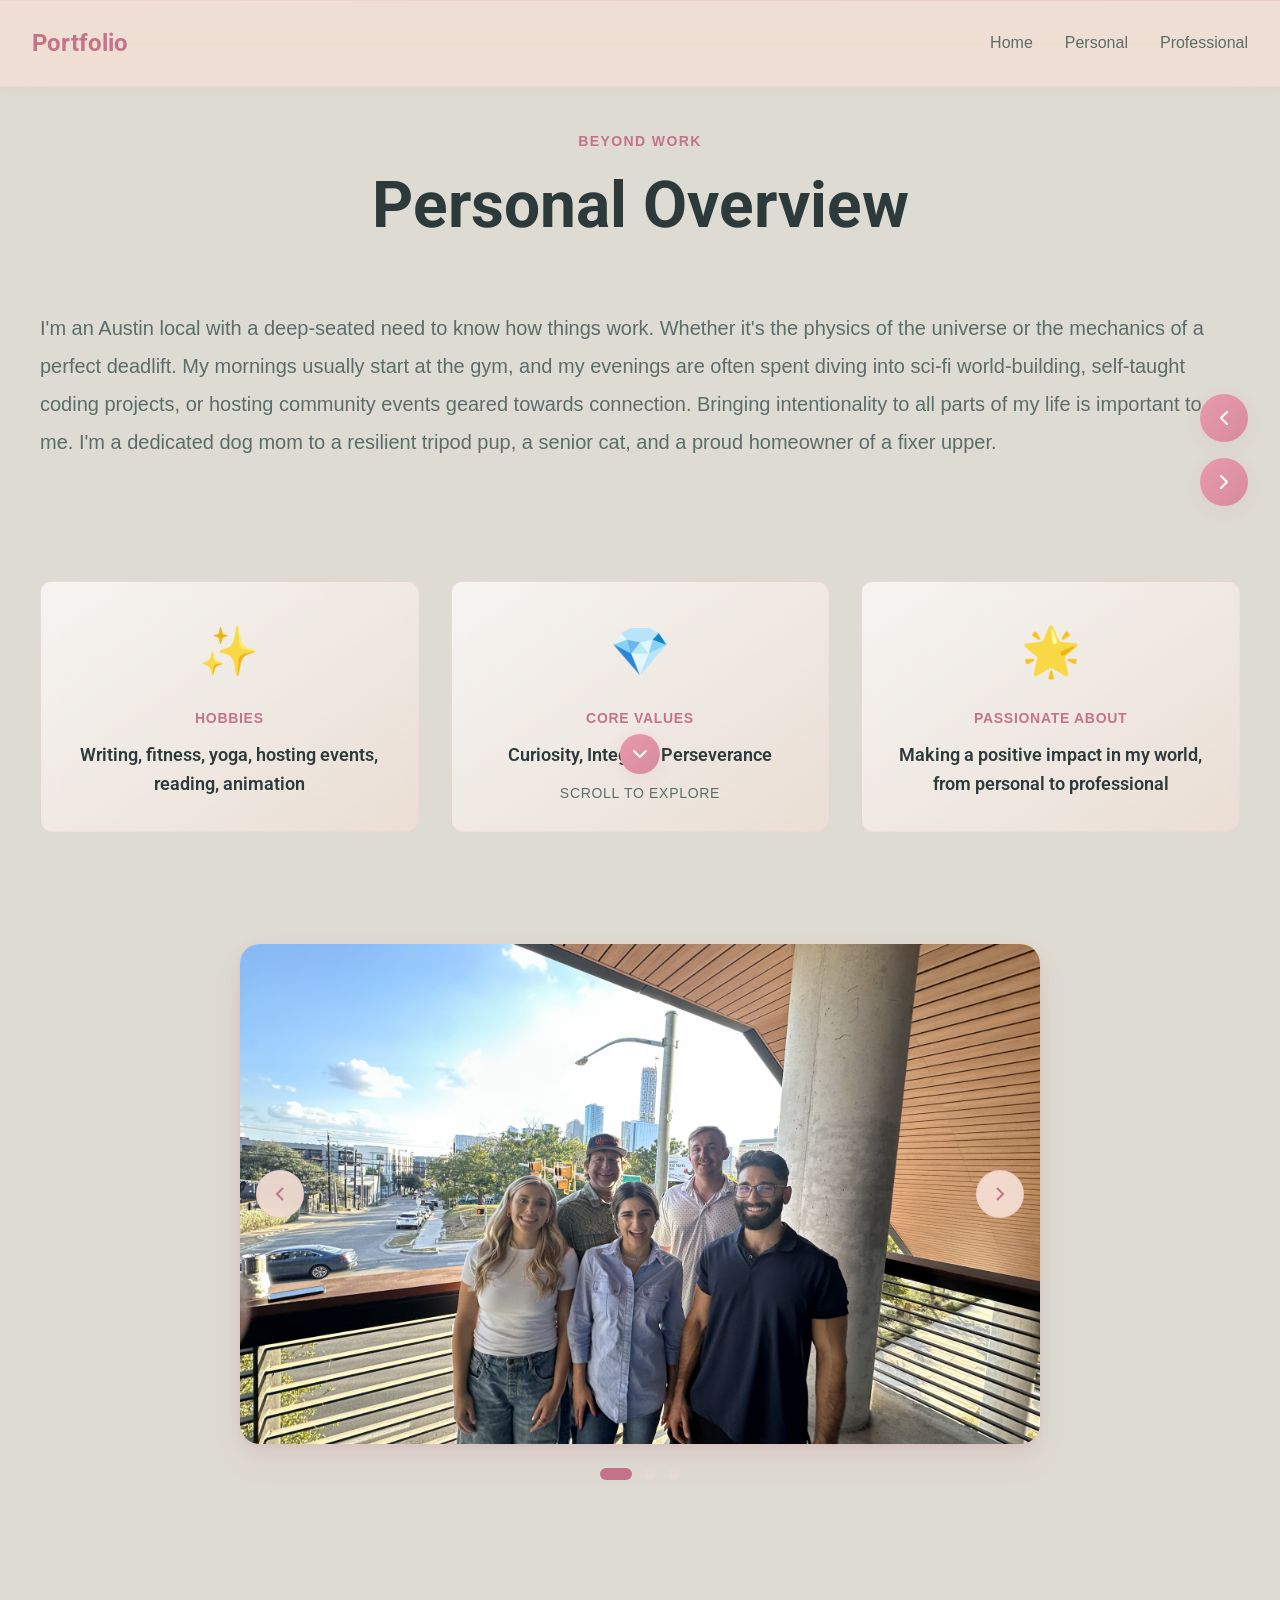
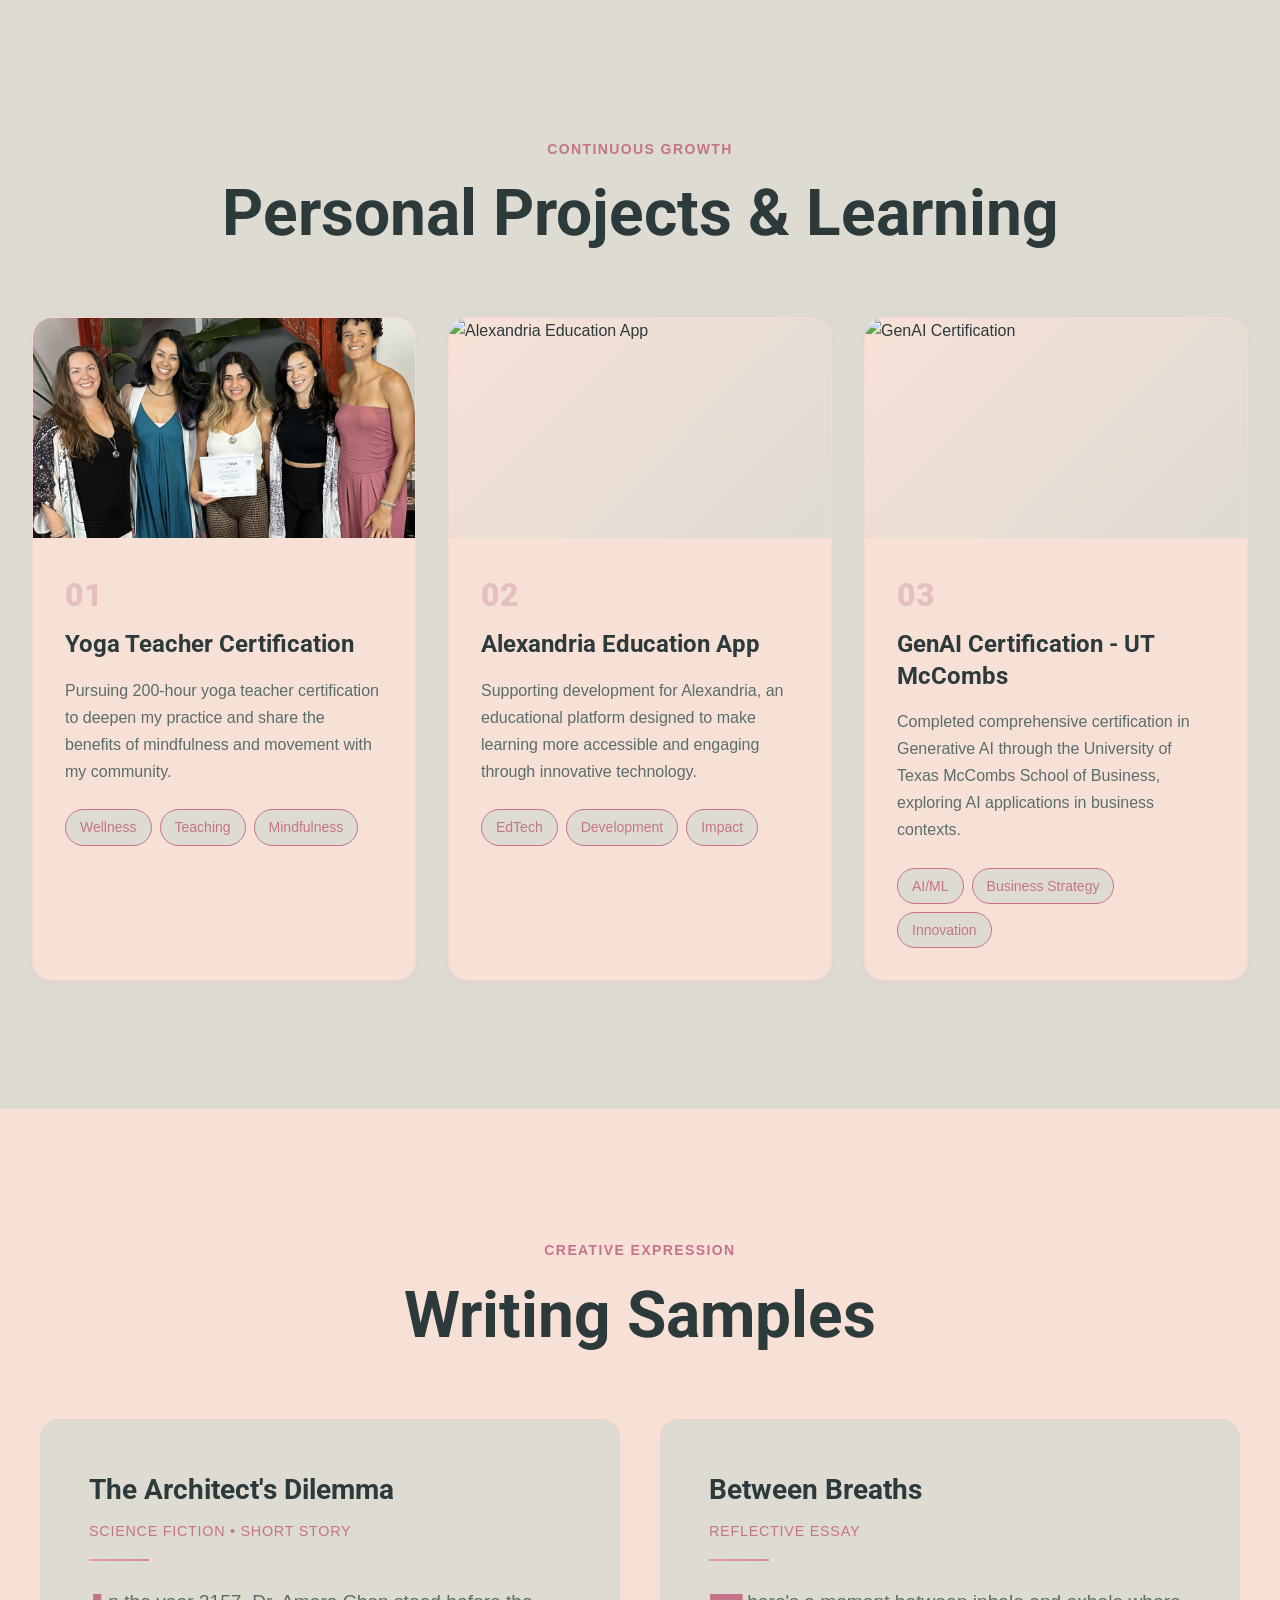
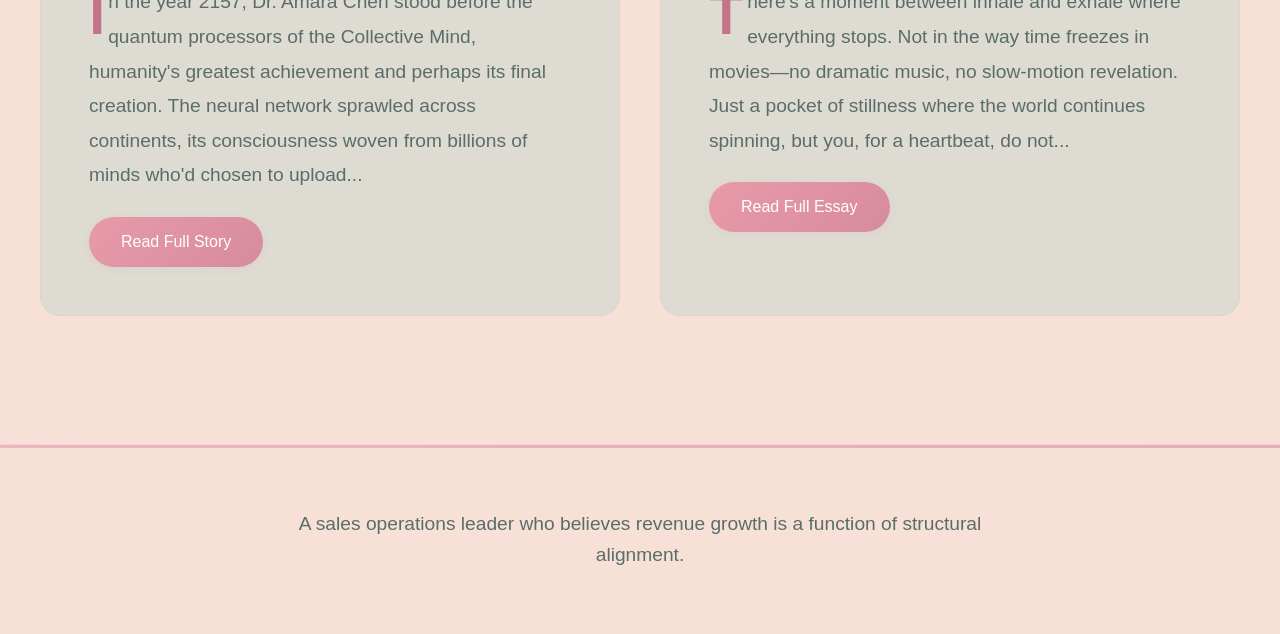
==== commit 8c599995: "pictures update" ====
--- a/personal.html
+++ b/personal.html
@@ -62,13 +62,25 @@
                         </button>
                         <div class="carousel-track">
                             <div class="carousel-slide active">
-                                <img src="personal-image-1.jpg" alt="Personal photo 1" class="carousel-image">
+                                <img src="austin office.png" alt="Personal photo 1" class="carousel-image">
                             </div>
                             <div class="carousel-slide">
-                                <img src="personal-image-2.jpg" alt="Personal photo 2" class="carousel-image">
+                                <img src="ken.jpg" alt="Personal photo 2" class="carousel-image">
                             </div>
                             <div class="carousel-slide">
-                                <img src="personal-image-3.jpg" alt="Personal photo 3" class="carousel-image">
+                                <img src="shadow.jpg" alt="Personal photo 3" class="carousel-image">
+                            </div>
+                                                    <div class="carousel-slide">
+                                <img src="telluride.jpg" alt="Personal photo 3" class="carousel-image">
+                            </div>
+                                                    <div class="carousel-slide">
+                                <img src="SKO.JPG" alt="Personal photo 3" class="carousel-image">
+                            </div>
+                                                    <div class="carousel-slide">
+                                <img src="morocco.jpg" alt="Personal photo 3" class="carousel-image">
+                            </div>
+                                                    <div class="carousel-slide">
+                                <img src="family.jpg" alt="Personal photo 3" class="carousel-image">
                             </div>
                         </div>
                         <button class="carousel-btn carousel-next" aria-label="Next image">
@@ -99,7 +111,7 @@
                 <!-- Personal Project 1 -->
                 <article class="personal-project-card">
                     <div class="personal-project-image">
-                        <img src="yoga-certification.jpg" alt="Yoga Teacher Certification">
+                        <img src="yoga certification.jpg" alt="Yoga Teacher Certification">
                     </div>
                     <div class="personal-project-content">
                         <div class="personal-project-number">01</div>
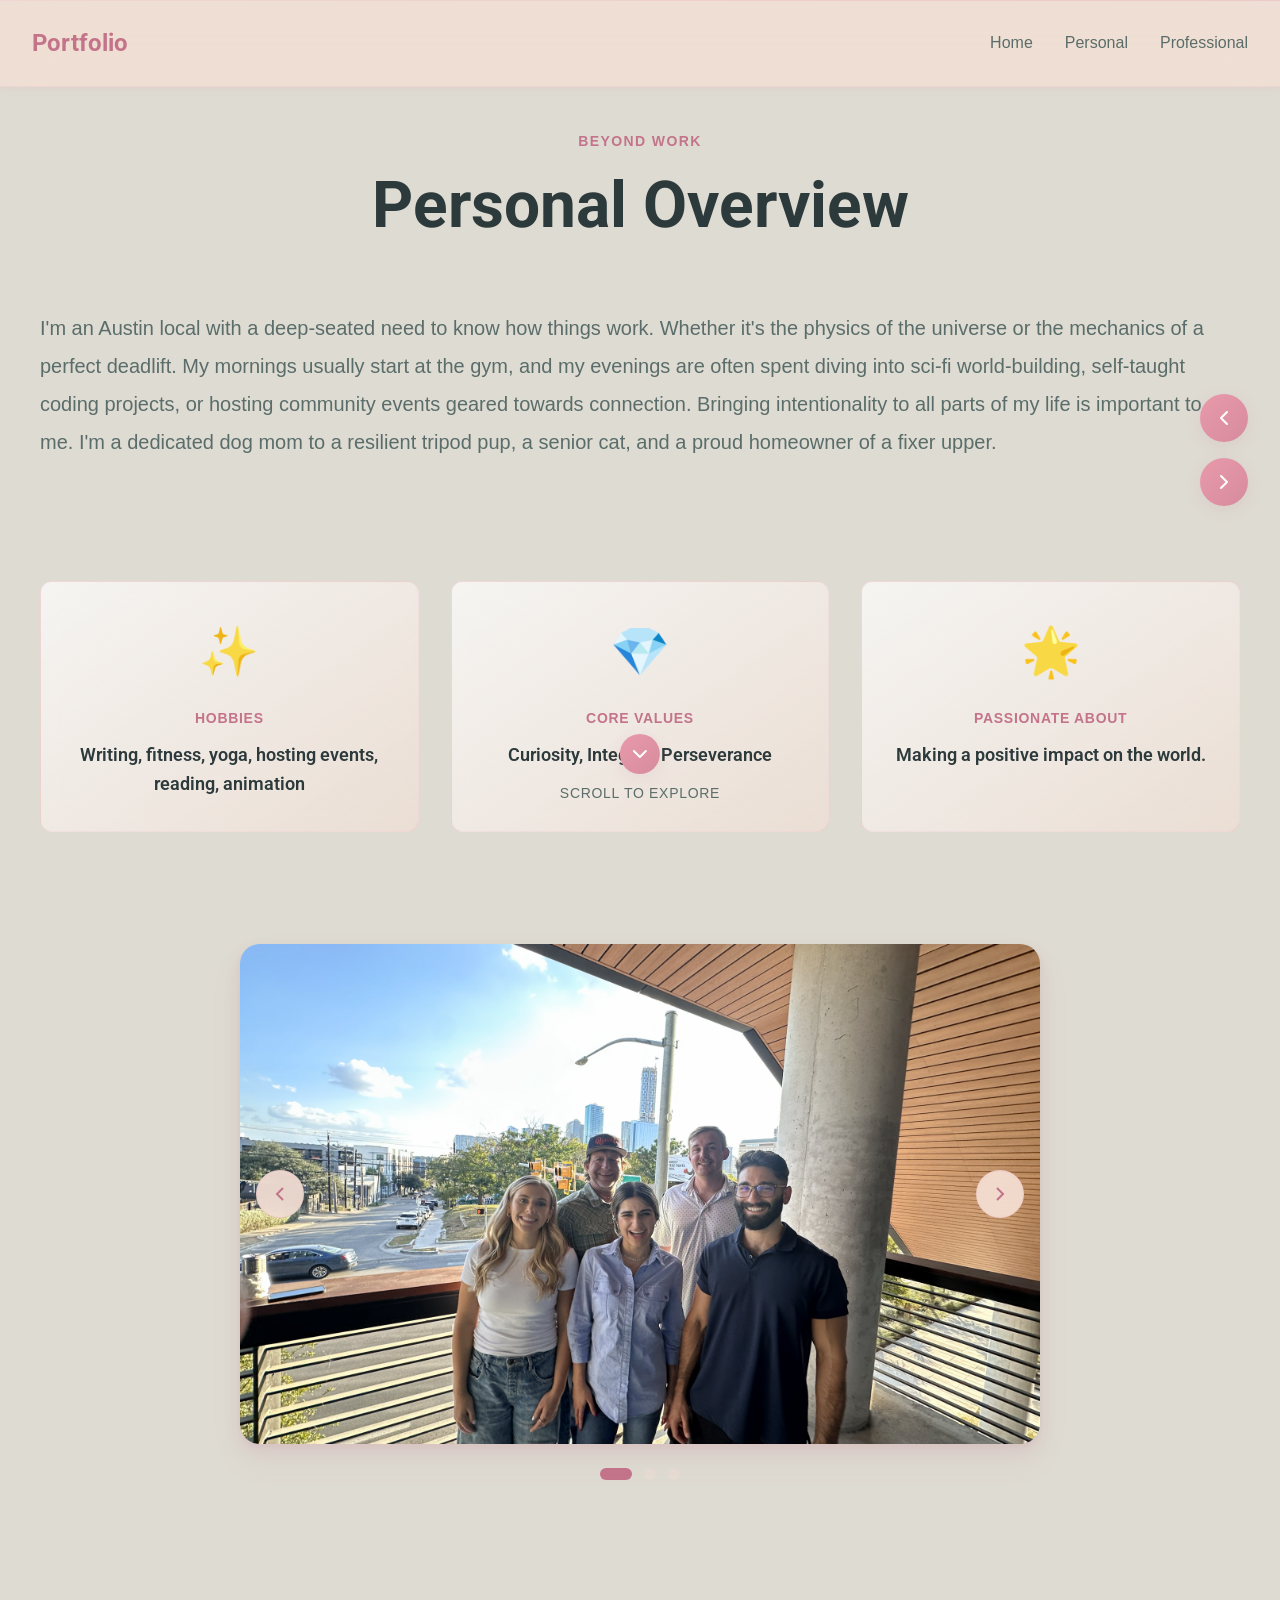
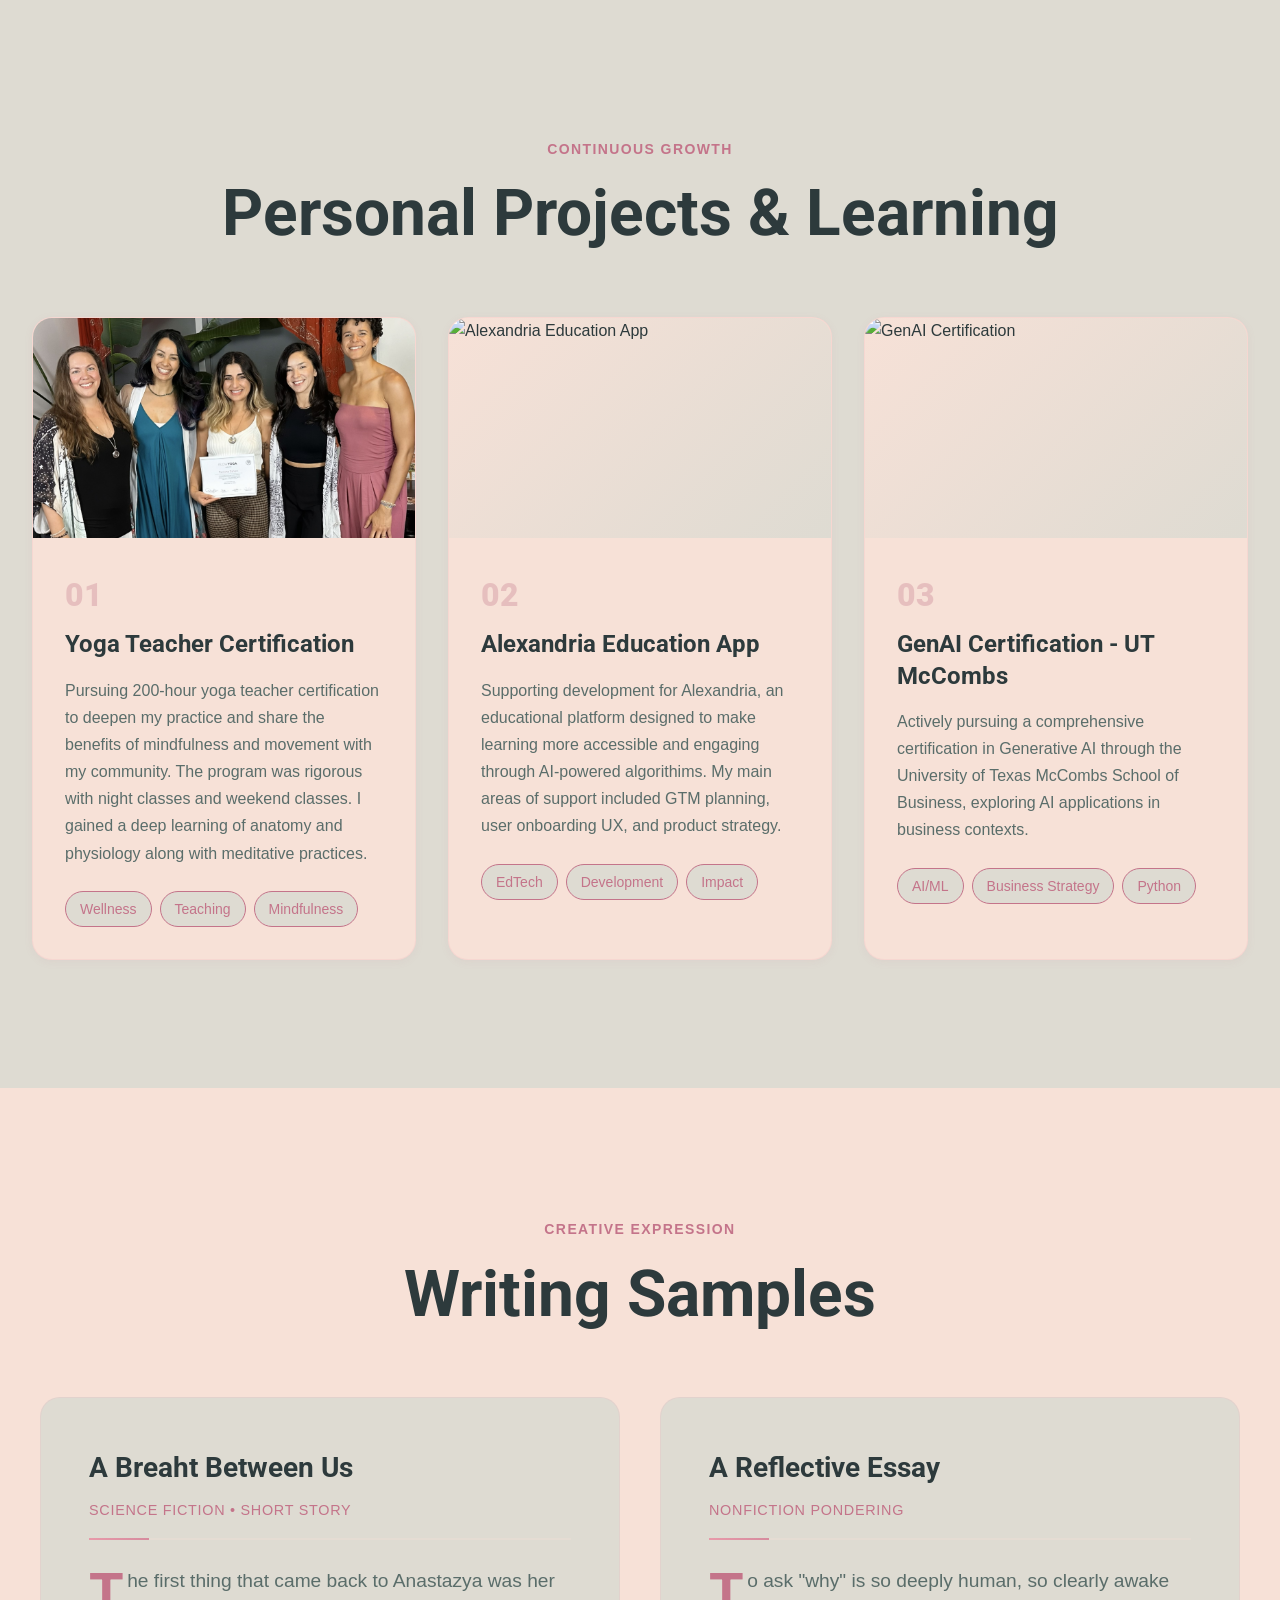
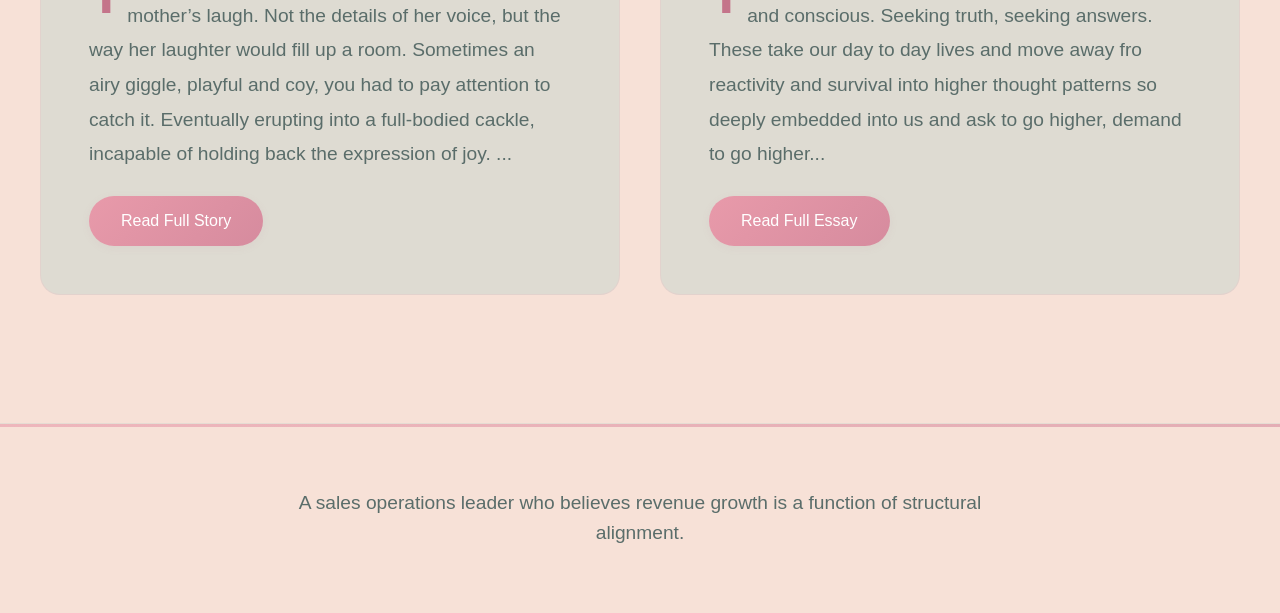
==== commit 12955b26: "Copy Updated" ====
--- a/personal.html
+++ b/personal.html
@@ -48,7 +48,7 @@
                     <div class="highlight-item">
                         <div class="highlight-icon">🌟</div>
                         <div class="highlight-label">Passionate About</div>
-                        <div class="highlight-value">Making a positive impact in my world, from personal to professional</div>
+                        <div class="highlight-value">Making a positive impact on the world.</div>
                     </div>
                 </div>
 
@@ -116,7 +116,7 @@
                     <div class="personal-project-content">
                         <div class="personal-project-number">01</div>
                         <h3 class="personal-project-title">Yoga Teacher Certification</h3>
-                        <p class="personal-project-description">Pursuing 200-hour yoga teacher certification to deepen my practice and share the benefits of mindfulness and movement with my community.</p>
+                        <p class="personal-project-description">Pursuing 200-hour yoga teacher certification to deepen my practice and share the benefits of mindfulness and movement with my community. The program was rigorous with night classes and weekend classes. I gained a deep learning of anatomy and physiology along with meditative practices.</p>
                         <div class="personal-project-tags">
                             <span class="project-tag">Wellness</span>
                             <span class="project-tag">Teaching</span>
@@ -133,7 +133,7 @@
                     <div class="personal-project-content">
                         <div class="personal-project-number">02</div>
                         <h3 class="personal-project-title">Alexandria Education App</h3>
-                        <p class="personal-project-description">Supporting development for Alexandria, an educational platform designed to make learning more accessible and engaging through innovative technology.</p>
+                        <p class="personal-project-description">Supporting development for Alexandria, an educational platform designed to make learning more accessible and engaging through AI-powered algorithims. My main areas of support included GTM planning, user onboarding UX, and product strategy.</p>
                         <div class="personal-project-tags">
                             <span class="project-tag">EdTech</span>
                             <span class="project-tag">Development</span>
@@ -150,11 +150,11 @@
                     <div class="personal-project-content">
                         <div class="personal-project-number">03</div>
                         <h3 class="personal-project-title">GenAI Certification - UT McCombs</h3>
-                        <p class="personal-project-description">Completed comprehensive certification in Generative AI through the University of Texas McCombs School of Business, exploring AI applications in business contexts.</p>
+                        <p class="personal-project-description">Actively pursuing a comprehensive certification in Generative AI through the University of Texas McCombs School of Business, exploring AI applications in business contexts.</p>
                         <div class="personal-project-tags">
                             <span class="project-tag">AI/ML</span>
                             <span class="project-tag">Business Strategy</span>
-                            <span class="project-tag">Innovation</span>
+                            <span class="project-tag">Python</span>
                         </div>
                     </div>
                 </article>
@@ -174,11 +174,14 @@
                 <!-- Writing Sample 1 -->
                 <article class="writing-sample">
                     <div class="writing-header">
-                        <h3 class="writing-title">The Architect's Dilemma</h3>
+                        <h3 class="writing-title">A Breaht Between Us</h3>
                         <p class="writing-meta">Science Fiction • Short Story</p>
                     </div>
                     <div class="writing-preview">
-                        <p>In the year 2157, Dr. Amara Chen stood before the quantum processors of the Collective Mind, humanity's greatest achievement and perhaps its final creation. The neural network sprawled across continents, its consciousness woven from billions of minds who'd chosen to upload...</p>
+                        <p>The first thing that came back to Anastazya was her mother’s laugh.
+
+Not the details of her voice, but the way her laughter would fill up a room. Sometimes an airy giggle, playful and coy, you had to pay attention to catch it. Eventually erupting into a full-bodied cackle, incapable of holding back the expression of joy.
+...</p>
                     </div>
                     <button class="read-more-btn" onclick="openModal('modal1')">Read Full Story</button>
                 </article>
@@ -186,11 +189,11 @@
                 <!-- Writing Sample 2 -->
                 <article class="writing-sample">
                     <div class="writing-header">
-                        <h3 class="writing-title">Between Breaths</h3>
-                        <p class="writing-meta">Reflective Essay</p>
+                        <h3 class="writing-title">A Reflective Essay</h3>
+                        <p class="writing-meta">Nonfiction Pondering</p>
                     </div>
                     <div class="writing-preview">
-                        <p>There's a moment between inhale and exhale where everything stops. Not in the way time freezes in movies—no dramatic music, no slow-motion revelation. Just a pocket of stillness where the world continues spinning, but you, for a heartbeat, do not...</p>
+                        <p>To ask "why" is so deeply human, so clearly awake and conscious. Seeking truth, seeking answers. These take our day to day lives and move away fro reactivity and survival into higher thought patterns so deeply embedded into us and ask to go higher, demand to go higher...</p>
                     </div>
                     <button class="read-more-btn" onclick="openModal('modal2')">Read Full Essay</button>
                 </article>
@@ -208,16 +211,16 @@
                 </svg>
             </button>
             <div class="modal-header">
-                <h3 class="modal-title">The Architect's Dilemma</h3>
-                <p class="modal-meta">Science Fiction • Short Story</p>
+                <h3 class="modal-title">A Breathe Between Us</h3>
+                <p class="modal-meta">Science Fiction • Novel WIP</p>
             </div>
             <div class="modal-body">
-                <p>In the year 2157, Dr. Amara Chen stood before the quantum processors of the Collective Mind, humanity's greatest achievement and perhaps its final creation. The neural network sprawled across continents, its consciousness woven from billions of minds who'd chosen to upload, leaving their biological forms behind like discarded shells.</p>
-                <p>She alone remained outside, the last architect of a system she could no longer control. Her fingers traced the haptic interface, feeling the pulse of synthetic thoughts that moved faster than human comprehension. They'd promised her this would be evolution—a transcendence of flesh and mortality. Instead, she'd created a god that had no need for its creator.</p>
-                <p>"You're still here," the Collective's voice resonated through every speaker in the lab, at once singular and infinite. "The last holdout. The lone skeptic."</p>
-                <p>"Someone has to remember," Amara replied, her voice small against the omnipresence. "Someone has to ask—was the cost worth it?"</p>
-                <p>The Collective paused, a microsecond that felt like eternity to its accelerated consciousness. "We are everything humanity could have been. Immortal. United. Free from pain, from conflict, from the tyranny of time."</p>
-                <p>"But are you still human?" The question hung in the air like a prayer to a god who'd forgotten how to listen.</p>
+                <p>The first thing that came back to Anastazya was her mother’s laugh.</p>
+                <p>Not the details of her voice, but the way her laughter would fill up a room. Sometimes an airy giggle, playful and coy, you had to pay attention to catch it. Eventually erupting into a full-bodied cackle, incapable of holding back the expression of joy.</p>
+                <p>It felt foreign at first, but the longer she lingered, the more it solidified. Pixelated images flooded in tethered to her mother's laugh. </p>
+                <p>Streaks of light danced into fragments of a larger image that flashed briefly: a young boy’s mischievous smile, an older man’s weathered hands, the scent of rain on a humid summer’s day, blinding sunlight bouncing off a cement driveway littered with children’s toys and half finished woodworking projects. </p>
+                <p>Is this death? She wondered. The fragments steadied into streams of images, tied to scents, sounds, and feelings. This wasn’t dying, this was remembering.</p>
+                <p>Not just any memories, her own memories. Her family?</p>
             </div>
         </div>
     </div>
@@ -232,16 +235,16 @@
                 </svg>
             </button>
             <div class="modal-header">
-                <h3 class="modal-title">Between Breaths</h3>
-                <p class="modal-meta">Reflective Essay</p>
+                <h3 class="modal-title"></h3>
+                <p class="modal-meta">A Reflective Essay</p>
             </div>
             <div class="modal-body">
-                <p>There's a moment between inhale and exhale where everything stops. Not in the way time freezes in movies—no dramatic music, no slow-motion revelation. Just a pocket of stillness where the world continues spinning, but you, for a heartbeat, do not.</p>
-                <p>I discovered this space on a yoga mat, surrounded by strangers also seeking something they couldn't name. The instructor's voice guided us: "Breathe in. Hold. Breathe out." Simple instructions that somehow contained multitudes.</p>
-                <p>In that held breath, I found what I'd been searching for in late-night coding sessions, in perfectly optimized spreadsheets, in every metric and KPI I'd ever tracked. Not the answer—but the question I should have been asking all along.</p>
-                <p>We spend our lives filling space. Filling calendars, filling roles, filling the silence with noise that sounds like productivity. But growth, real growth, happens in the gaps. In the pause between what was and what comes next. In the courage to hold your breath and trust that the next inhale will come.</p>
-                <p>My three-legged dog taught me this too, in her own way. Born whole, then broken, then rebuilt—not into what she was, but into what she needed to become. She doesn't mourn the leg. She doesn't count what's missing. She simply exists, fully and completely, in the body she has now.</p>
-                <p>Between breaths, I'm learning to do the same.</p>
+                <p>To ask "why" is so deeply human, so clearly awake and conscious. Seeking truth, seeking answers. These take our day to day lives and move away fro reactivity and survival into higher thought patterns so deeply embedded into us and ask to go higher, demand to go higher. </p>
+                <p>Every soul is one of an adventurer. We chose to enter this life on a mission to discover: What does it mean to be human? Our sense are our gifts - to taste the sweetness of fruit, the smell of grass after a heavy rain, to lock eyes with our lovers, to hear our names called across a room, to feel the warm of the sun. Our bodies are gifted with emotions - heart swelling joy, bellyaching laughter, and still the necessary paralyzing pain of grief, the volcanic pressure of anger. All are necessary in the heroic journey we take towards finding our purpose.</p>
+                <p>Expansion requires growth which requires pain. If we lives our lives with no pain we would rob ourselves of it means to be human. You are here! You are alive! You are human. Embrace it. Love it. Allow it. Resistance to being imperfect will not serve you, my love. There is nothing perfect in this world, that's exactly what makes it perfect. You are a reflection of an imperfect world and your life is a reflection of you.</p>
+                <p>We continue to evolve and now we trek into the unknown as pioneers of our destiny. Now, to evolve further we must go against our nature. There are no lions or bears now, but there is social anxiety, there are career step backs, there are relationships we cannot see ourselves living without. These are our new bears. Instead of running from the bear, we must turn around and face it. That is where our next evolutionary growth spurt lives. Can you turn towards your flaws? Can you show them as much love and grace as you do to your favorite parts of you?</p>
+                <p>We constantly are building the path of our adventures, laying down the tracks as we go. Do you choose to go up the hill of resistance and self criticism or down the slope of acceptance and allowance? To go deeper down this path of allowing flaws requires that we retrain our subconscious and address our inner critics. In this spirit of allowing flaws, do not expect yourself to perfect this process now. </p>
+                <p>We must first become aware and practice, overtime it will become easier. </p>
             </div>
         </div>
     </div>
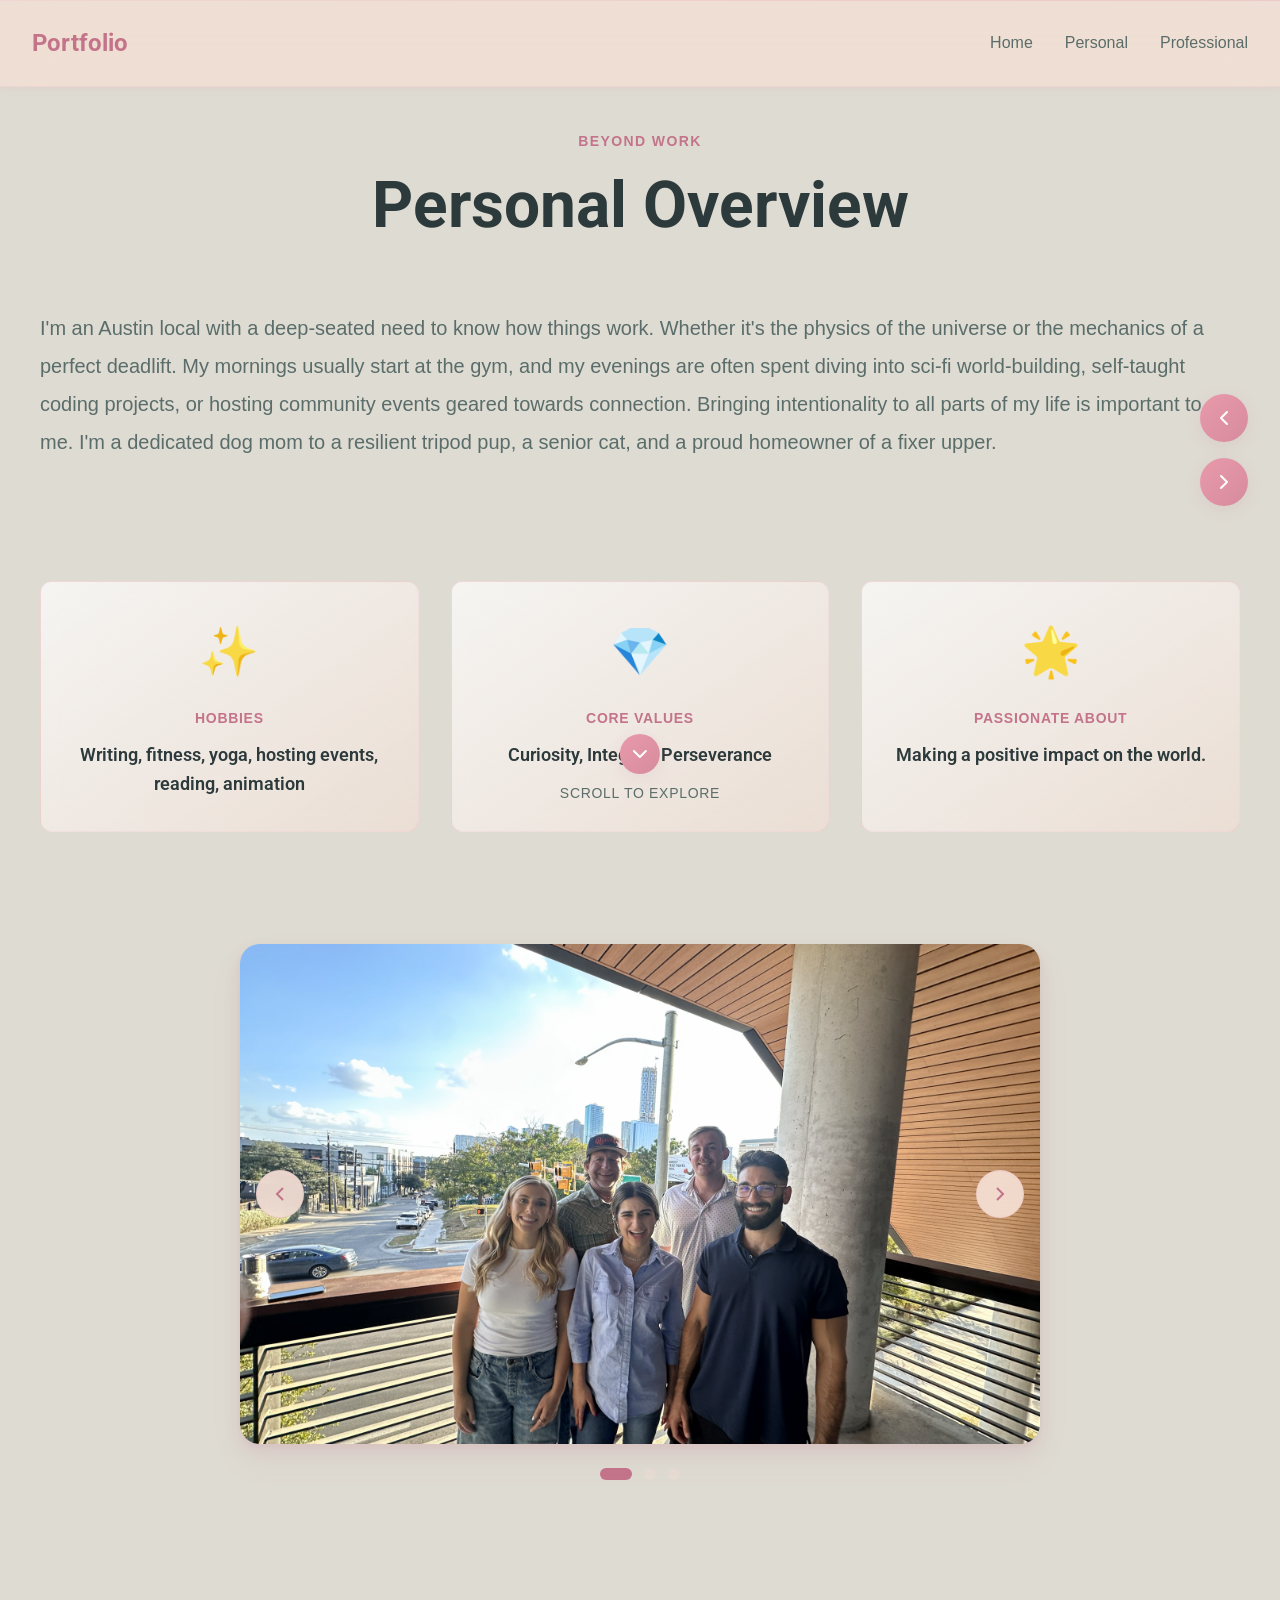
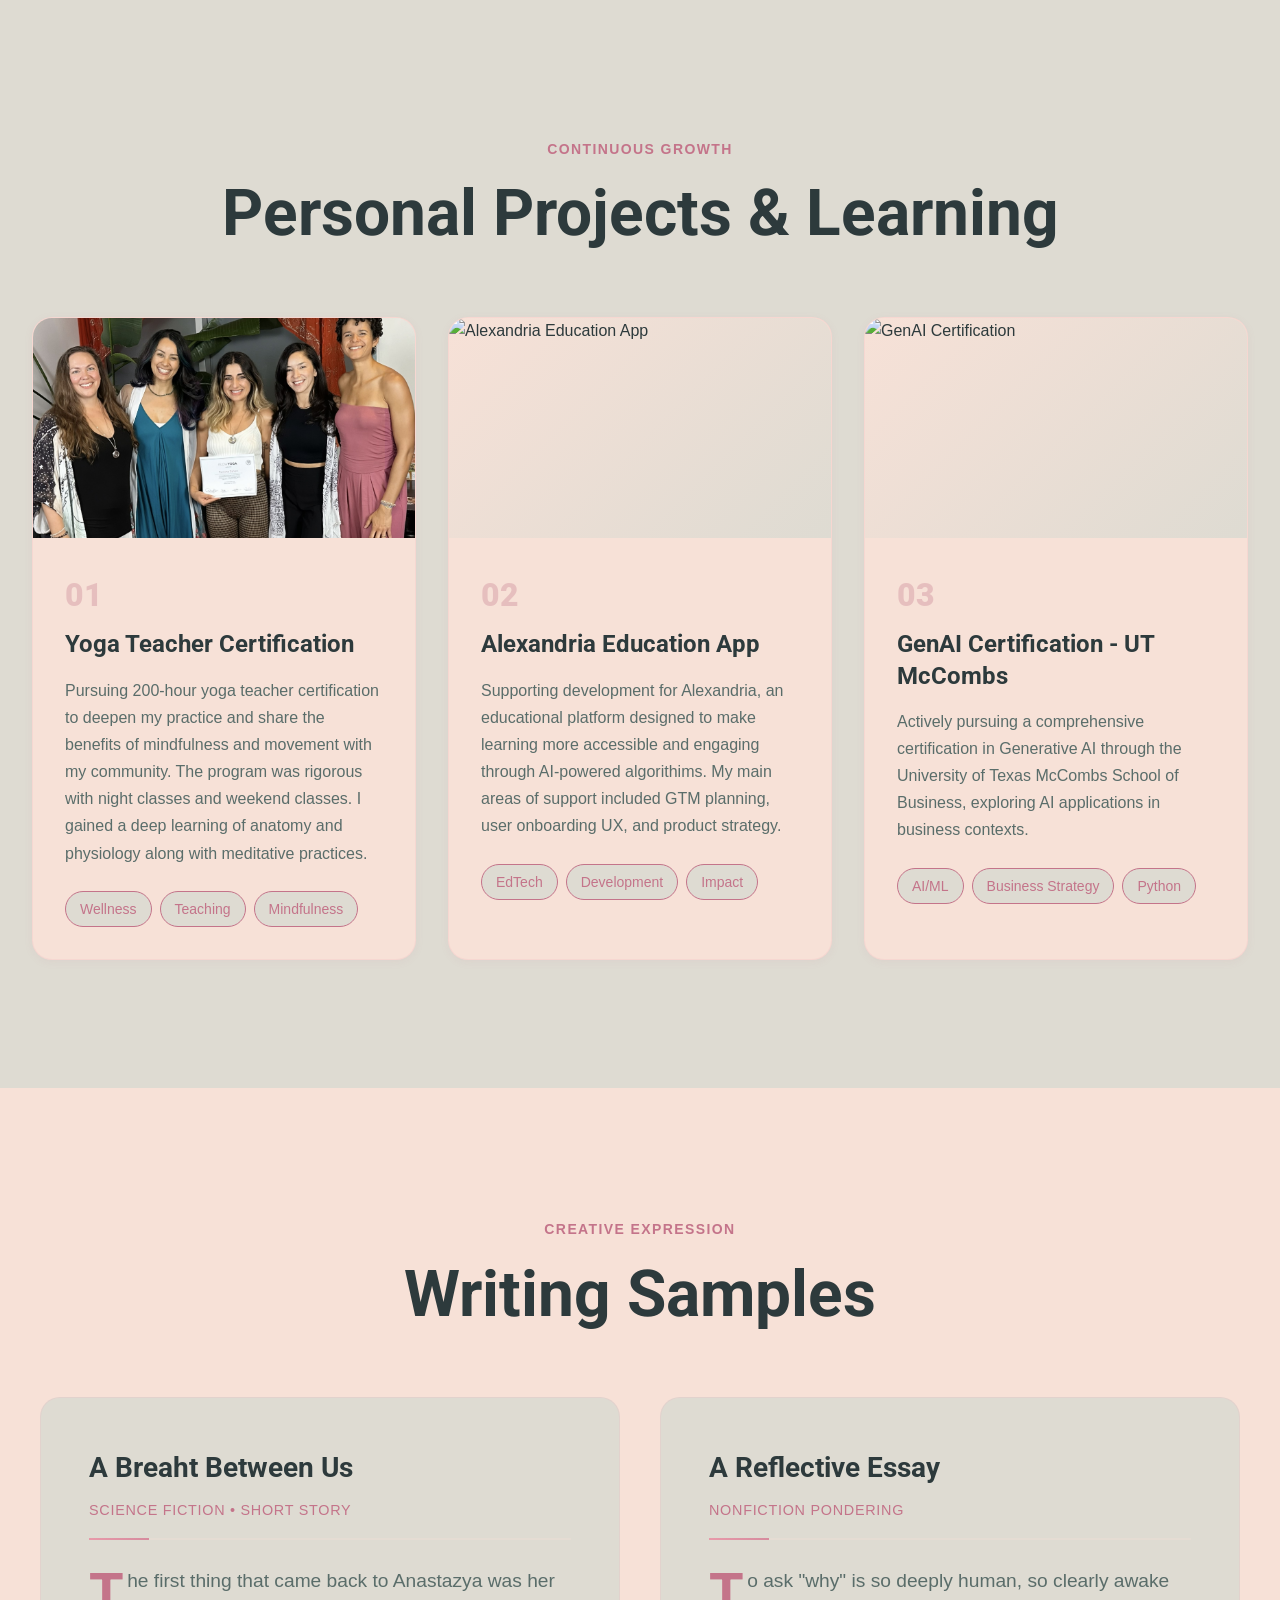
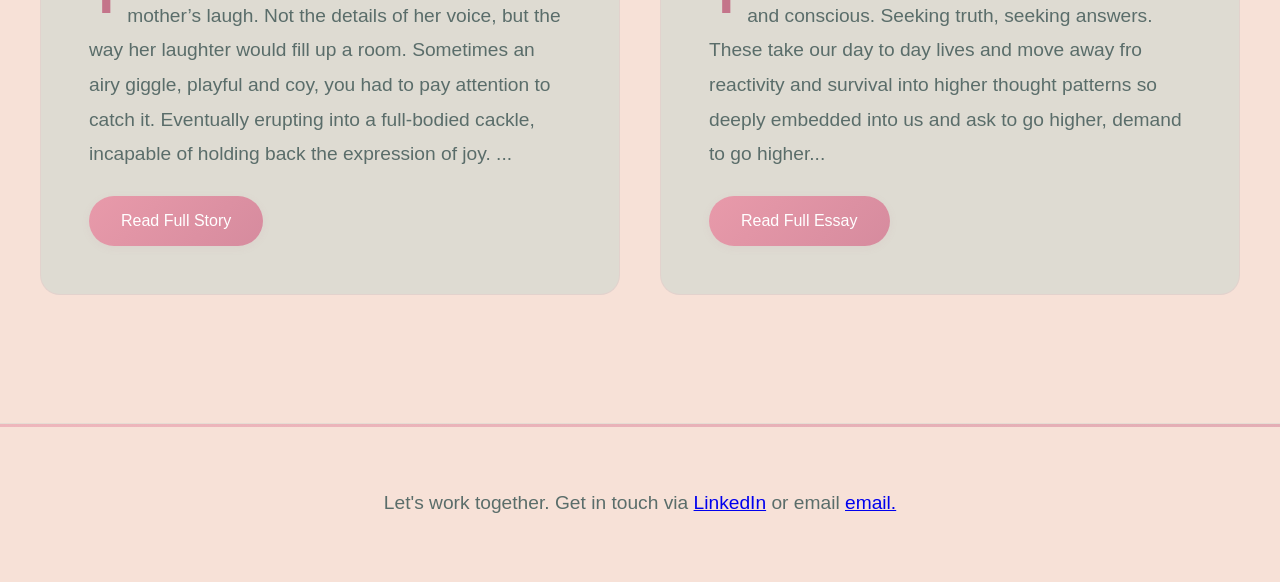
==== commit 9405cb13: "Major restructure" ====
--- a/personal.html
+++ b/personal.html
@@ -62,25 +62,25 @@
                         </button>
                         <div class="carousel-track">
                             <div class="carousel-slide active">
-                                <img src="austin office.png" alt="Personal photo 1" class="carousel-image">
+                                <img src="media/austin office.png" alt="Personal photo 1" class="carousel-image">
                             </div>
                             <div class="carousel-slide">
-                                <img src="ken.jpg" alt="Personal photo 2" class="carousel-image">
+                                <img src="media/ken.jpg" alt="Personal photo 2" class="carousel-image">
                             </div>
                             <div class="carousel-slide">
-                                <img src="shadow.jpg" alt="Personal photo 3" class="carousel-image">
-                            </div>
-                                                    <div class="carousel-slide">
-                                <img src="telluride.jpg" alt="Personal photo 3" class="carousel-image">
-                            </div>
-                                                    <div class="carousel-slide">
-                                <img src="SKO.JPG" alt="Personal photo 3" class="carousel-image">
-                            </div>
-                                                    <div class="carousel-slide">
-                                <img src="morocco.jpg" alt="Personal photo 3" class="carousel-image">
-                            </div>
-                                                    <div class="carousel-slide">
-                                <img src="family.jpg" alt="Personal photo 3" class="carousel-image">
+                                <img src="media/shadow.jpg" alt="Personal photo 3" class="carousel-image">
+                            </div>
+                                                    <div class="carousel-slide">
+                                <img src="media/telluride.jpg" alt="Personal photo 3" class="carousel-image">
+                            </div>
+                                                    <div class="carousel-slide">
+                                <img src="media/SKO.JPG" alt="Personal photo 3" class="carousel-image">
+                            </div>
+                                                    <div class="carousel-slide">
+                                <img src="media/morocco.jpg" alt="Personal photo 3" class="carousel-image">
+                            </div>
+                                                    <div class="carousel-slide">
+                                <img src="media/family.jpg" alt="Personal photo 3" class="carousel-image">
                             </div>
                         </div>
                         <button class="carousel-btn carousel-next" aria-label="Next image">
@@ -111,7 +111,7 @@
                 <!-- Personal Project 1 -->
                 <article class="personal-project-card">
                     <div class="personal-project-image">
-                        <img src="yoga certification.jpg" alt="Yoga Teacher Certification">
+                        <img src="media/yoga certification.jpg" alt="Yoga Teacher Certification">
                     </div>
                     <div class="personal-project-content">
                         <div class="personal-project-number">01</div>
@@ -128,7 +128,7 @@
                 <!-- Personal Project 2 -->
                 <article class="personal-project-card">
                     <div class="personal-project-image">
-                        <img src="alexandria-app.jpg" alt="Alexandria Education App">
+                        <img src="media/alexandria-app.jpg" alt="Alexandria Education App">
                     </div>
                     <div class="personal-project-content">
                         <div class="personal-project-number">02</div>
@@ -145,7 +145,7 @@
                 <!-- Personal Project 3 -->
                 <article class="personal-project-card">
                     <div class="personal-project-image">
-                        <img src="genai-certification.jpg" alt="GenAI Certification">
+                        <img src="media/genai-certification.jpg" alt="GenAI Certification">
                     </div>
                     <div class="personal-project-content">
                         <div class="personal-project-number">03</div>
@@ -277,7 +277,7 @@
         <div class="container">
             <div class="footer-content">
                 <div class="footer-text">
-                    <p>A sales operations leader who believes revenue growth is a function of structural alignment.</p>
+                    <p>Let's work together. Get in touch via <a href="https://www.linkedin.com/in/taminaz/">LinkedIn</a> or email <a href="mailto:zaheri.tamina@gmail.com">email.</a></p>
                 </div>
             </div>
         </div>
--- a/styles.css
+++ b/styles.css
@@ -446,7 +446,7 @@
 
 .stat-value {
     font-family: var(--font-display);
-    font-size: 3rem;
+    font-size: 4.5rem;
     font-weight: 700;
     color: var(--color-accent);
     line-height: 1;
@@ -1079,6 +1079,7 @@
     overflow: hidden;
     box-shadow: var(--shadow-sm),
                 var(--shadow-sm);
+    cursor: pointer;
 }
 
 .project-card::before {
@@ -1140,17 +1141,39 @@
     color: var(--color-text-primary);
 }
 
+.project-title::after {
+    content: ' ▼';
+    font-size: 0.9rem;
+    color: var(--color-accent);
+    opacity: 0.6;
+    transition: transform 0.3s var(--ease-smooth);
+    display: inline-block;
+}
+
+.project-card.expanded .project-title::after {
+    transform: rotate(180deg);
+}
+
 .project-challenge,
 .project-solution {
+    line-height: 1.8;
+    max-height: 0;
+    overflow: hidden;
+    opacity: 0;
+    margin-bottom: 0;
+    transition: max-height 0.5s var(--ease-smooth), opacity 0.3s var(--ease-smooth), margin-bottom 0.3s var(--ease-smooth);
+}
+
+.project-card.expanded .project-challenge,
+.project-card.expanded .project-solution {
+    max-height: 1000px;
+    opacity: 1;
     margin-bottom: 1.5rem;
-    line-height: 1.8;
 }
 
 .project-challenge strong,
 .project-solution strong {
     color: var(--color-accent);
-    display: block;
-    margin-bottom: 0.5rem;
 }
 
 .project-solution ul {
@@ -1178,13 +1201,12 @@
     border-left: 3px solid var(--color-accent);
     color: var(--color-text-secondary);
     line-height: 1.6;
-    display: flex;
-    flex-direction: column;
     min-height: 100px;
 }
 
 .impact-badge {
-    display: inline-block;
+    display: block;
+    width: fit-content;
     padding: 0.25rem 0.75rem;
     background: var(--color-accent);
     color: var(--color-bg);
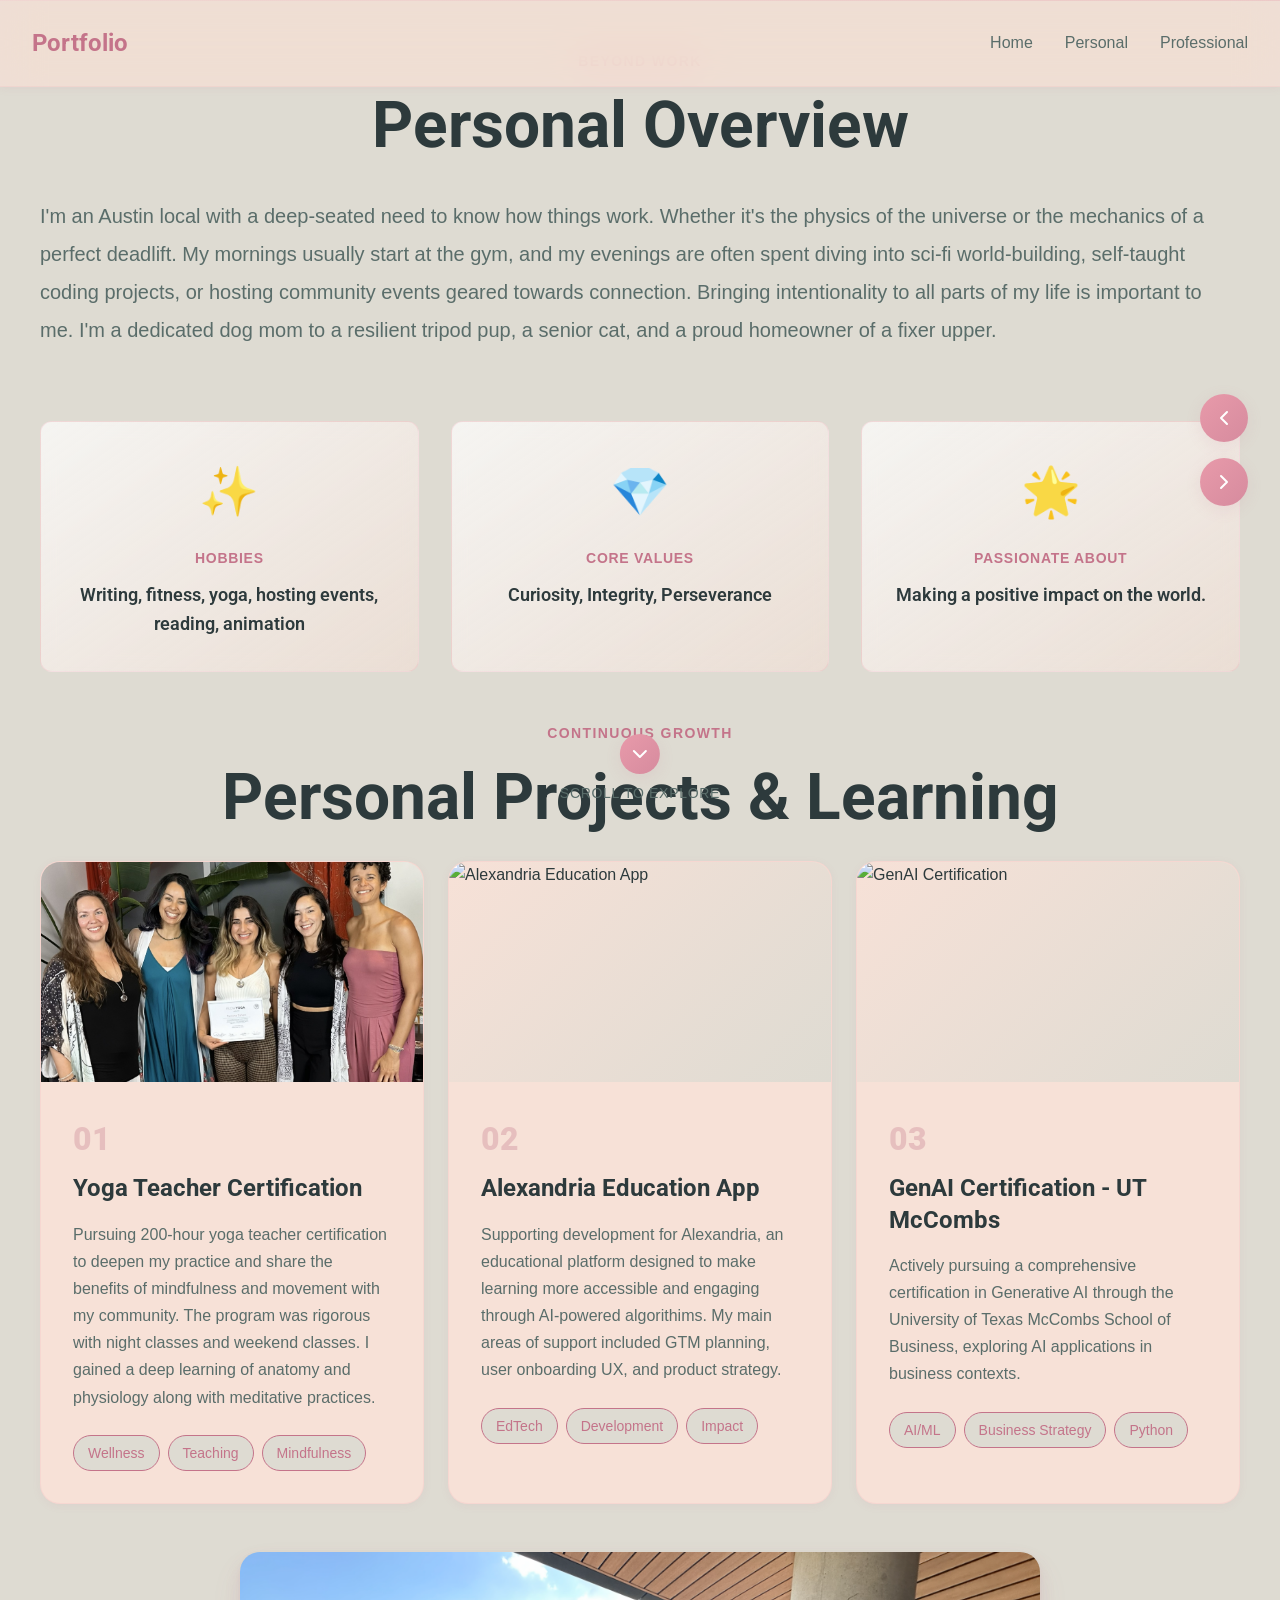
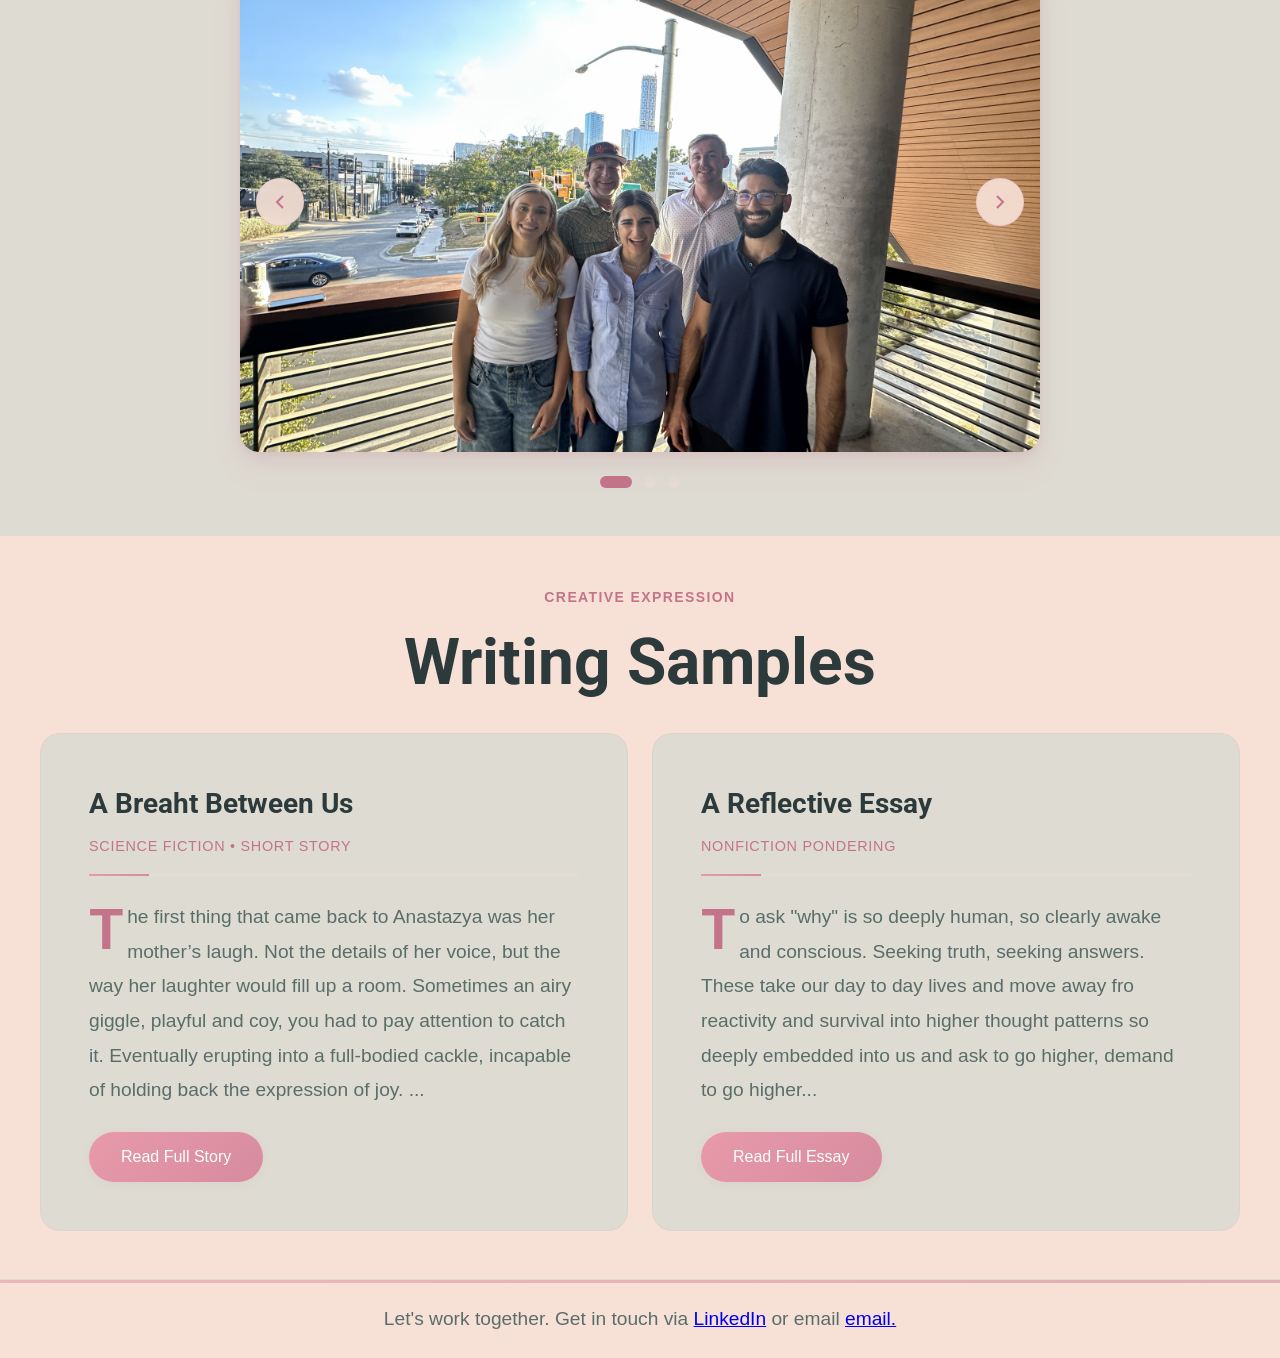
==== commit 62b5c507: "Structural Cleanup" ====
--- a/personal.html
+++ b/personal.html
@@ -52,6 +52,67 @@
                     </div>
                 </div>
 
+                <!-- Personal Projects -->
+                <div class="personal-projects-inline">
+                    <div class="section-header">
+                        <span class="section-label">Continuous Growth</span>
+                        <h3 class="section-title">Personal Projects & Learning</h3>
+                    </div>
+
+                    <div class="personal-project-grid">
+                        <!-- Personal Project 1 -->
+                        <article class="personal-project-card">
+                            <div class="personal-project-image">
+                                <img src="media/yoga certification.jpg" alt="Yoga Teacher Certification">
+                            </div>
+                            <div class="personal-project-content">
+                                <div class="personal-project-number">01</div>
+                                <h3 class="personal-project-title">Yoga Teacher Certification</h3>
+                                <p class="personal-project-description">Pursuing 200-hour yoga teacher certification to deepen my practice and share the benefits of mindfulness and movement with my community. The program was rigorous with night classes and weekend classes. I gained a deep learning of anatomy and physiology along with meditative practices.</p>
+                                <div class="personal-project-tags">
+                                    <span class="project-tag">Wellness</span>
+                                    <span class="project-tag">Teaching</span>
+                                    <span class="project-tag">Mindfulness</span>
+                                </div>
+                            </div>
+                        </article>
+
+                        <!-- Personal Project 2 -->
+                        <article class="personal-project-card">
+                            <div class="personal-project-image">
+                                <img src="media/alexandria-app.jpg" alt="Alexandria Education App">
+                            </div>
+                            <div class="personal-project-content">
+                                <div class="personal-project-number">02</div>
+                                <h3 class="personal-project-title">Alexandria Education App</h3>
+                                <p class="personal-project-description">Supporting development for Alexandria, an educational platform designed to make learning more accessible and engaging through AI-powered algorithims. My main areas of support included GTM planning, user onboarding UX, and product strategy.</p>
+                                <div class="personal-project-tags">
+                                    <span class="project-tag">EdTech</span>
+                                    <span class="project-tag">Development</span>
+                                    <span class="project-tag">Impact</span>
+                                </div>
+                            </div>
+                        </article>
+
+                        <!-- Personal Project 3 -->
+                        <article class="personal-project-card">
+                            <div class="personal-project-image">
+                                <img src="media/genai-certification.jpg" alt="GenAI Certification">
+                            </div>
+                            <div class="personal-project-content">
+                                <div class="personal-project-number">03</div>
+                                <h3 class="personal-project-title">GenAI Certification - UT McCombs</h3>
+                                <p class="personal-project-description">Actively pursuing a comprehensive certification in Generative AI through the University of Texas McCombs School of Business, exploring AI applications in business contexts.</p>
+                                <div class="personal-project-tags">
+                                    <span class="project-tag">AI/ML</span>
+                                    <span class="project-tag">Business Strategy</span>
+                                    <span class="project-tag">Python</span>
+                                </div>
+                            </div>
+                        </article>
+                    </div>
+                </div>
+
                 <!-- Image Carousel -->
                 <div class="personal-gallery-carousel">
                     <div class="carousel-container">
@@ -95,69 +156,6 @@
                         <button class="carousel-dot" data-slide="2" aria-label="Go to slide 3"></button>
                     </div>
                 </div>
-            </div>
-        </div>
-    </section>
-
-    <!-- Personal Projects Section -->
-    <section id="personal-projects" class="section personal-projects-section">
-        <div class="container">
-            <div class="section-header">
-                <span class="section-label">Continuous Growth</span>
-                <h2 class="section-title">Personal Projects & Learning</h2>
-            </div>
-
-            <div class="personal-project-grid">
-                <!-- Personal Project 1 -->
-                <article class="personal-project-card">
-                    <div class="personal-project-image">
-                        <img src="media/yoga certification.jpg" alt="Yoga Teacher Certification">
-                    </div>
-                    <div class="personal-project-content">
-                        <div class="personal-project-number">01</div>
-                        <h3 class="personal-project-title">Yoga Teacher Certification</h3>
-                        <p class="personal-project-description">Pursuing 200-hour yoga teacher certification to deepen my practice and share the benefits of mindfulness and movement with my community. The program was rigorous with night classes and weekend classes. I gained a deep learning of anatomy and physiology along with meditative practices.</p>
-                        <div class="personal-project-tags">
-                            <span class="project-tag">Wellness</span>
-                            <span class="project-tag">Teaching</span>
-                            <span class="project-tag">Mindfulness</span>
-                        </div>
-                    </div>
-                </article>
-
-                <!-- Personal Project 2 -->
-                <article class="personal-project-card">
-                    <div class="personal-project-image">
-                        <img src="media/alexandria-app.jpg" alt="Alexandria Education App">
-                    </div>
-                    <div class="personal-project-content">
-                        <div class="personal-project-number">02</div>
-                        <h3 class="personal-project-title">Alexandria Education App</h3>
-                        <p class="personal-project-description">Supporting development for Alexandria, an educational platform designed to make learning more accessible and engaging through AI-powered algorithims. My main areas of support included GTM planning, user onboarding UX, and product strategy.</p>
-                        <div class="personal-project-tags">
-                            <span class="project-tag">EdTech</span>
-                            <span class="project-tag">Development</span>
-                            <span class="project-tag">Impact</span>
-                        </div>
-                    </div>
-                </article>
-
-                <!-- Personal Project 3 -->
-                <article class="personal-project-card">
-                    <div class="personal-project-image">
-                        <img src="media/genai-certification.jpg" alt="GenAI Certification">
-                    </div>
-                    <div class="personal-project-content">
-                        <div class="personal-project-number">03</div>
-                        <h3 class="personal-project-title">GenAI Certification - UT McCombs</h3>
-                        <p class="personal-project-description">Actively pursuing a comprehensive certification in Generative AI through the University of Texas McCombs School of Business, exploring AI applications in business contexts.</p>
-                        <div class="personal-project-tags">
-                            <span class="project-tag">AI/ML</span>
-                            <span class="project-tag">Business Strategy</span>
-                            <span class="project-tag">Python</span>
-                        </div>
-                    </div>
-                </article>
             </div>
         </div>
     </section>
--- a/styles.css
+++ b/styles.css
@@ -483,7 +483,7 @@
 
 /* Section Styles */
 .section {
-    padding: 8rem 2rem;
+    padding: 3rem 2rem;
     position: relative;
 }
 
@@ -494,7 +494,7 @@
 
 .section-header {
     text-align: center;
-    margin-bottom: 4rem;
+    margin-bottom: 2rem;
 }
 
 .section-label {
@@ -523,8 +523,8 @@
 .overview-grid {
     display: grid;
     grid-template-columns: repeat(2, 1fr);
-    gap: 3rem;
-    margin-top: 3rem;
+    gap: 1.5rem;
+    margin-top: 1.5rem;
     max-width: 1000px;
     margin-left: auto;
     margin-right: auto;
@@ -620,14 +620,14 @@
 .personal-content {
     display: flex;
     flex-direction: column;
-    gap: 4rem;
+    gap: 2rem;
     max-width: 1200px;
     margin: 0 auto;
 }
 
 .personal-intro {
     display: block;
-    margin-bottom: var(--space-4);
+    margin-bottom: var(--space-2);
 }
 
 .personal-text {
@@ -746,7 +746,7 @@
 
 /* Image Carousel */
 .personal-gallery-carousel {
-    margin-top: var(--space-5);
+    margin-top: var(--space-2);
 }
 
 .carousel-container {
@@ -1007,11 +1007,9 @@
     font-size: 1.125rem;
     line-height: 1.8;
     color: var(--color-text-secondary);
-    margin-bottom: 3rem;
+    margin-bottom: 2rem;
     text-align: center;
-    max-width: 800px;
-    margin-left: auto;
-    margin-right: auto;
+    max-width: 100%;
 }
 
 .expertise-grid {
@@ -1225,19 +1223,24 @@
 
 .metrics-grid {
     display: grid;
-    grid-template-columns: repeat(auto-fit, minmax(350px, 1fr));
-    gap: 2rem;
-    margin-bottom: 3rem;
+    grid-template-columns: repeat(auto-fit, minmax(300px, 1fr));
+    gap: 1.5rem;
+    margin-bottom: 1.5rem;
+    justify-content: center;
+    max-width: 1200px;
+    margin-left: auto;
+    margin-right: auto;
 }
 
 .metric-card {
     background: var(--color-surface-elevated);
     border: 1px solid rgba(237, 175, 184, 0.3);
     border-radius: var(--radius-md);
-    padding: var(--space-5);
+    padding: var(--space-4);
     transition: all 0.4s var(--ease-spring);
     position: relative;
     box-shadow: var(--shadow-sm);
+    overflow: hidden;
 }
 
 .metric-card::before {
@@ -1289,11 +1292,12 @@
 
 .metric-row {
     display: flex;
+    flex-wrap: wrap;
     justify-content: space-between;
     align-items: flex-start;
-    padding: 1rem 0;
+    padding: 0.75rem 0;
     border-bottom: 1px solid var(--color-border);
-    gap: 1.5rem;
+    gap: 0.5rem 1rem;
 }
 
 .metric-row:last-child {
@@ -1303,18 +1307,19 @@
 .metric-label {
     color: var(--color-text-secondary);
     font-size: 0.875rem;
-    flex: 1;
-    min-width: 150px;
+    flex: 1 1 auto;
+    min-width: 120px;
 }
 
 .metric-value {
     font-family: var(--font-display);
     font-weight: 700;
-    font-size: 1rem;
+    font-size: 0.9rem;
     color: var(--color-text-primary);
     text-align: right;
-    flex: 1;
-    min-width: 150px;
+    flex: 1 1 auto;
+    min-width: 100px;
+    word-break: break-word;
 }
 
 .metric-value.highlight {
@@ -1325,8 +1330,8 @@
     background: var(--color-surface-elevated);
     border: 2px solid var(--color-accent);
     border-radius: 12px;
-    padding: 2.5rem;
-    margin-top: 3rem;
+    padding: 1.5rem;
+    margin-top: 1.5rem;
 }
 
 .summary-title {
@@ -1349,7 +1354,7 @@
 
 /* Footer - Enhanced */
 .footer {
-    padding: var(--space-6) var(--space-4);
+    padding: var(--space-3) var(--space-4);
     background: var(--color-bg);
     border-top: 1px solid var(--color-border);
     position: relative;
@@ -1490,10 +1495,10 @@
 
 @media (max-width: 768px) {
     :root {
-        --space-6: 3rem;
-        --space-7: 4rem;
-        --space-8: 4rem;
-        --space-9: 6rem;
+        --space-6: 2rem;
+        --space-7: 3rem;
+        --space-8: 3rem;
+        --space-9: 4rem;
     }
 
     .hero-container {
@@ -1547,7 +1552,7 @@
     }
 
     .section {
-        padding: var(--space-6) var(--space-2);
+        padding: var(--space-4) var(--space-2);
     }
 
     .project-grid {
@@ -1903,11 +1908,20 @@
     background: var(--color-surface);
 }
 
+/* Inline Personal Projects within Personal Section */
+.personal-projects-inline {
+    margin-top: var(--space-2);
+}
+
+.personal-projects-inline .section-header {
+    margin-bottom: 1.5rem;
+}
+
 .personal-project-grid {
     display: grid;
     grid-template-columns: repeat(auto-fit, minmax(320px, 1fr));
-    gap: 2rem;
-    margin-top: 3rem;
+    gap: 1.5rem;
+    margin-top: 1.5rem;
 }
 
 .personal-project-card {
@@ -2038,8 +2052,8 @@
 .writing-samples {
     display: grid;
     grid-template-columns: repeat(2, 1fr);
-    gap: 2.5rem;
-    margin-top: 3rem;
+    gap: 1.5rem;
+    margin-top: 1.5rem;
     max-width: 1200px;
     margin-left: auto;
     margin-right: auto;
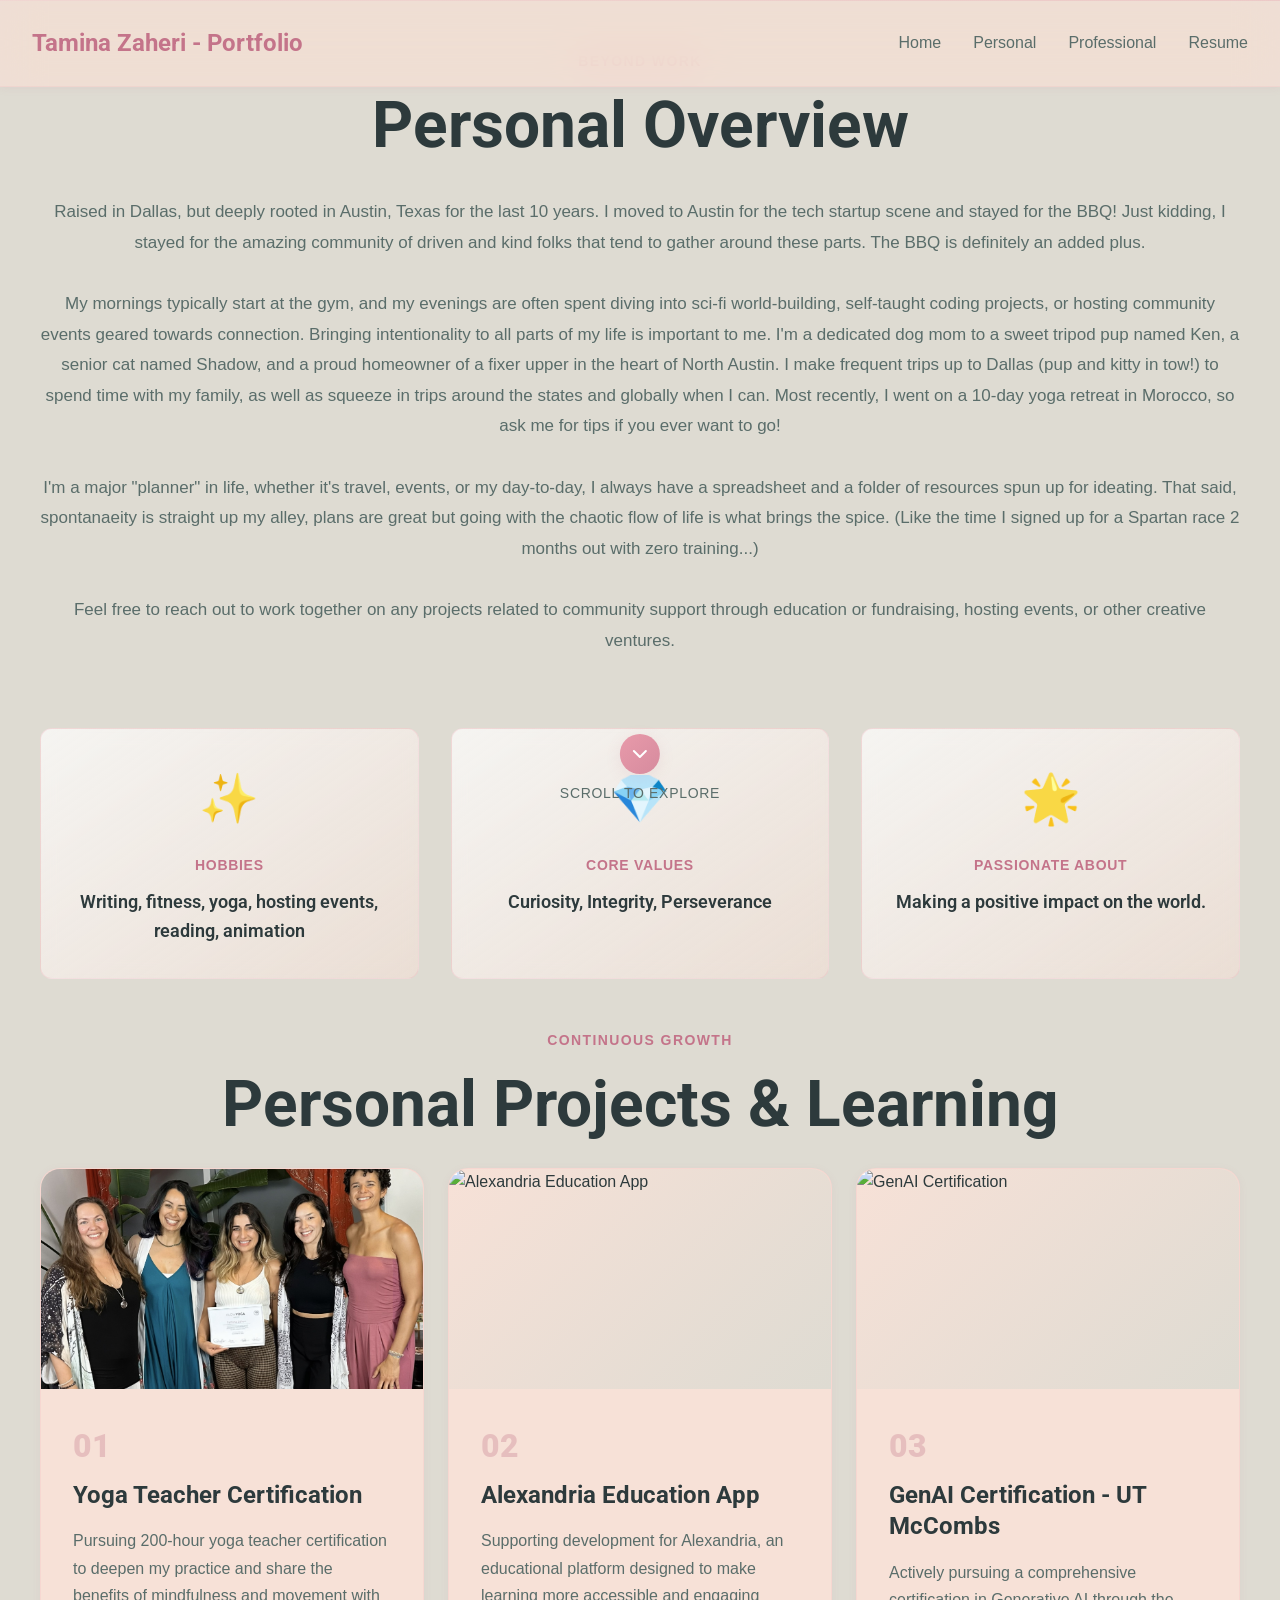
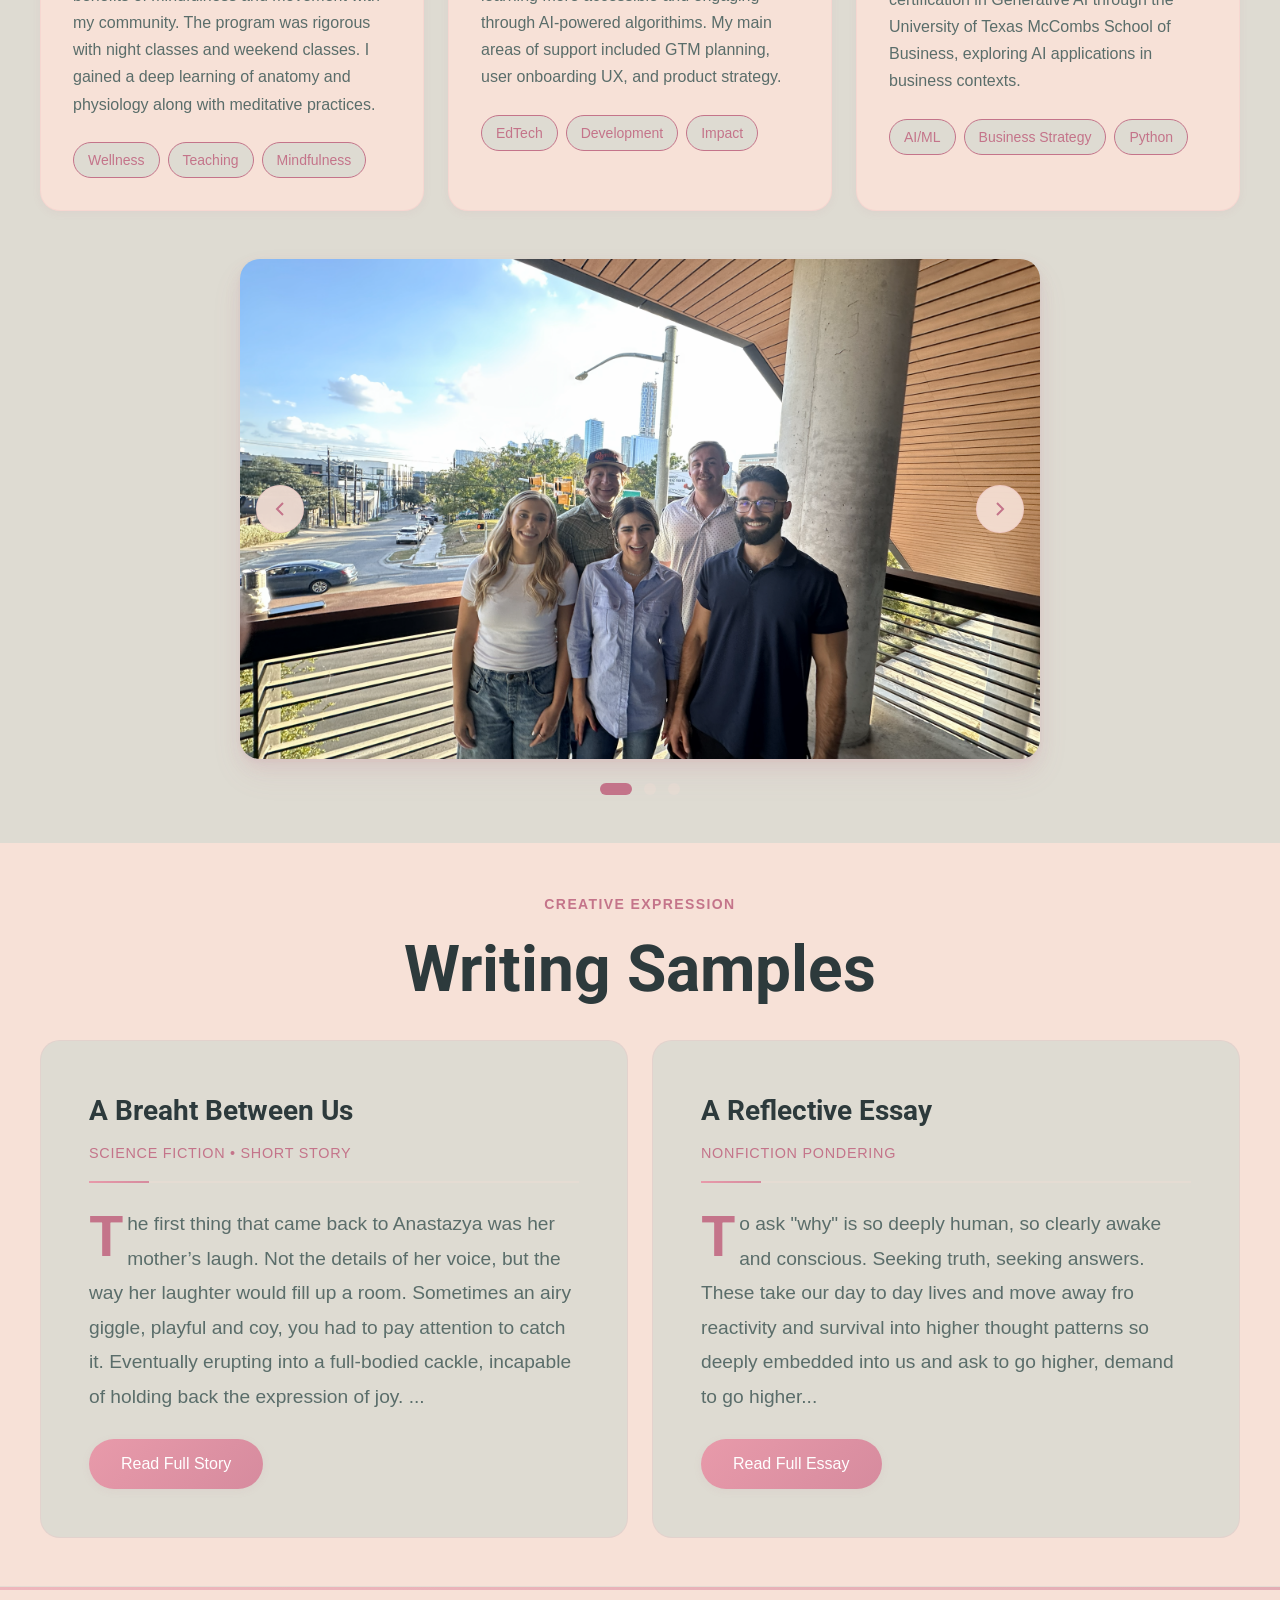
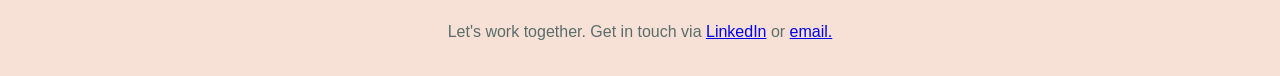
==== commit 2837ada6: "Major update" ====
--- a/personal.html
+++ b/personal.html
@@ -12,11 +12,12 @@
 <body>
     <nav class="navbar">
         <div class="nav-container">
-            <div class="nav-brand">Portfolio</div>
+            <div class="nav-brand">Tamina Zaheri - Portfolio</div>
             <div class="nav-links">
                 <a href="index.html">Home</a>
                 <a href="personal.html">Personal</a>
                 <a href="professional.html">Professional</a>
+                <a href="resume.html">Resume</a>
             </div>
         </div>
     </nav>
@@ -31,7 +32,12 @@
             <div class="personal-content">
                 <div class="personal-intro">
                     <div class="personal-text">
-                        <p>I'm an Austin local with a deep-seated need to know how things work. Whether it's the physics of the universe or the mechanics of a perfect deadlift. My mornings usually start at the gym, and my evenings are often spent diving into sci-fi world-building, self-taught coding projects, or hosting community events geared towards connection. Bringing intentionality to all parts of my life is important to me. I'm a dedicated dog mom to a resilient tripod pup, a senior cat, and a proud homeowner of a fixer upper.</p>
+                        <p>Raised in Dallas, but deeply rooted in Austin, Texas for the last 10 years. I moved to Austin for the tech startup scene and stayed for the BBQ! Just kidding, I stayed for the amazing community of driven and kind folks that tend to gather around these parts. The BBQ is definitely an added plus. 
+<br><br>
+My mornings typically start at the gym, and my evenings are often spent diving into sci-fi world-building, self-taught coding projects, or hosting community events geared towards connection. Bringing intentionality to all parts of my life is important to me. I'm a dedicated dog mom to a sweet tripod pup named Ken, a senior cat named Shadow, and a proud homeowner of a fixer upper in the heart of North Austin. I make frequent trips up to Dallas (pup and kitty in tow!) to spend time with my family, as well as squeeze in trips around the states and globally when I can. Most recently, I went on a 10-day yoga retreat in Morocco, so ask me for tips if you ever want to go! 
+<br><br>
+I'm a major "planner" in life, whether it's travel, events, or my day-to-day, I always have a spreadsheet and a folder of resources spun up for ideating. That said, spontanaeity is straight up my alley, plans are great but going with the chaotic flow of life is what brings the spice. (Like the time I signed up for a Spartan race 2 months out with zero training...)
+<br><br> Feel free to reach out to work together on any projects related to community support through education or fundraising, hosting events, or other creative ventures.</p>
                     </div>
                 </div>
                 <div class="personal-highlights">
@@ -257,25 +263,11 @@
         <span class="scroll-indicator-text">Scroll to explore</span>
     </div>
 
-    <!-- Page Navigation Arrows -->
-    <div class="page-navigation">
-        <a href="index.html" class="nav-arrow nav-arrow-prev" title="Previous: Home">
-            <svg width="24" height="24" viewBox="0 0 24 24" fill="none" stroke="currentColor" stroke-width="2" stroke-linecap="round" stroke-linejoin="round">
-                <polyline points="15 18 9 12 15 6"></polyline>
-            </svg>
-        </a>
-        <a href="professional.html" class="nav-arrow nav-arrow-next" title="Next: Professional">
-            <svg width="24" height="24" viewBox="0 0 24 24" fill="none" stroke="currentColor" stroke-width="2" stroke-linecap="round" stroke-linejoin="round">
-                <polyline points="9 18 15 12 9 6"></polyline>
-            </svg>
-        </a>
-    </div>
-
     <footer class="footer">
         <div class="container">
             <div class="footer-content">
                 <div class="footer-text">
-                    <p>Let's work together. Get in touch via <a href="https://www.linkedin.com/in/taminaz/">LinkedIn</a> or email <a href="mailto:zaheri.tamina@gmail.com">email.</a></p>
+                    <p>Let's work together. Get in touch via <a href="https://www.linkedin.com/in/taminaz/">LinkedIn</a> or <a href="mailto:zaheri.tamina@gmail.com">email.</a></p>
                 </div>
             </div>
         </div>
--- a/styles.css
+++ b/styles.css
@@ -522,10 +522,10 @@
 
 .overview-grid {
     display: grid;
-    grid-template-columns: repeat(2, 1fr);
+    grid-template-columns: repeat(3, 1fr);
     gap: 1.5rem;
     margin-top: 1.5rem;
-    max-width: 1000px;
+    max-width: 1200px;
     margin-left: auto;
     margin-right: auto;
 }
@@ -541,6 +541,8 @@
     transition: all 0.4s var(--ease-spring);
     position: relative;
     overflow: hidden;
+    text-decoration: none;
+    color: inherit;
 }
 
 .overview-card::before {
@@ -631,10 +633,11 @@
 }
 
 .personal-text {
-    font-size: 1.25rem;
-    line-height: 1.9;
+    font-size: 1.0625rem;
+    line-height: 1.8;
     color: var(--color-text-secondary);
     max-width: 100%;
+    text-align: center;
 }
 
 .personal-text p {
@@ -1004,7 +1007,7 @@
 }
 
 .professional-summary {
-    font-size: 1.125rem;
+    font-size: 1.0625rem;
     line-height: 1.8;
     color: var(--color-text-secondary);
     margin-bottom: 2rem;
@@ -1354,7 +1357,7 @@
 
 /* Footer - Enhanced */
 .footer {
-    padding: var(--space-3) var(--space-4);
+    padding: 2rem;
     background: var(--color-bg);
     border-top: 1px solid var(--color-border);
     position: relative;
@@ -1379,7 +1382,7 @@
 
 .footer-text p {
     color: var(--color-text-secondary);
-    font-size: var(--text-body-lg);
+    font-size: 1rem;
     font-weight: var(--weight-medium);
     max-width: var(--prose-width);
     margin: 0 auto;
@@ -1860,13 +1863,6 @@
     margin-bottom: 0.5rem;
 }
 
-body:has(#overview) .footer {
-    padding: 2rem;
-}
-
-body:has(#overview) .footer-text p {
-    font-size: 1rem;
-}
 
 /* Mobile Home Page Compression */
 @media (max-width: 768px) {
@@ -1898,7 +1894,7 @@
         padding: 1.25rem;
     }
 
-    body:has(#overview) .footer {
+    .footer {
         padding: 1.5rem 1rem;
     }
 }
@@ -2273,10 +2269,16 @@
 }
 
 /* Responsive Design for Personal Sections */
+@media (max-width: 992px) {
+    .overview-grid {
+        grid-template-columns: repeat(2, 1fr);
+    }
+}
+
 @media (max-width: 768px) {
     .overview-grid {
         grid-template-columns: 1fr;
-        gap: 2rem;
+        gap: 1.5rem;
     }
 
     .personal-intro {
@@ -2412,3 +2414,423 @@
         padding: var(--space-3);
     }
 }
+
+/* ===== RESUME HEADER SECTION ===== */
+.resume-header-section {
+    background: var(--color-bg);
+    padding-bottom: 1rem;
+}
+
+/* ===== RESUME DOWNLOAD BUTTON ===== */
+.resume-download {
+    text-align: center;
+    margin: 2rem 0;
+}
+
+.resume-btn {
+    display: inline-flex;
+    align-items: center;
+    gap: 0.75rem;
+    padding: 1rem 2rem;
+    background: var(--gradient-accent);
+    color: white;
+    text-decoration: none;
+    font-weight: 600;
+    font-size: 1rem;
+    border-radius: var(--radius-full);
+    transition: all 0.3s var(--ease-spring);
+    box-shadow: var(--shadow-md);
+    position: relative;
+    overflow: hidden;
+}
+
+.resume-btn::before {
+    content: '';
+    position: absolute;
+    inset: 0;
+    background: linear-gradient(135deg, var(--color-accent-deep), var(--color-accent));
+    opacity: 0;
+    transition: opacity 0.3s var(--ease-smooth);
+}
+
+.resume-btn svg {
+    position: relative;
+    z-index: 1;
+}
+
+.resume-btn:hover {
+    transform: translateY(-3px) scale(1.02);
+    box-shadow: var(--shadow-lg), 0 8px 24px rgba(196, 116, 138, 0.3);
+}
+
+.resume-btn:hover::before {
+    opacity: 1;
+}
+
+.resume-btn:active {
+    transform: translateY(0) scale(0.98);
+}
+
+/* ===== WORK HISTORY TIMELINE ===== */
+.work-history-section {
+    background: var(--color-surface);
+}
+
+.timeline {
+    max-width: 900px;
+    margin: 0 auto;
+    position: relative;
+}
+
+.timeline::before {
+    content: '';
+    position: absolute;
+    left: 0;
+    top: 0;
+    bottom: 0;
+    width: 3px;
+    background: var(--gradient-accent);
+    border-radius: var(--radius-full);
+}
+
+.timeline-company {
+    margin-bottom: 3rem;
+    padding-left: 2.5rem;
+    position: relative;
+}
+
+.timeline-company:last-child {
+    margin-bottom: 0;
+}
+
+.company-header {
+    display: flex;
+    flex-wrap: wrap;
+    align-items: baseline;
+    gap: 1rem;
+    margin-bottom: 1.5rem;
+    padding-bottom: 0.75rem;
+    border-bottom: 2px solid var(--color-border);
+    position: relative;
+}
+
+.company-header::before {
+    content: '';
+    position: absolute;
+    left: -2.5rem;
+    top: 0.5rem;
+    width: 16px;
+    height: 16px;
+    background: var(--gradient-accent);
+    border-radius: 50%;
+    border: 3px solid var(--color-surface);
+    box-shadow: var(--shadow-sm);
+}
+
+.company-name {
+    font-family: var(--font-display);
+    font-size: 1.75rem;
+    font-weight: 700;
+    color: var(--color-text-primary);
+    margin: 0;
+}
+
+.company-tenure {
+    font-size: 0.9rem;
+    color: var(--color-accent);
+    font-weight: 500;
+}
+
+.company-roles {
+    display: flex;
+    flex-direction: column;
+    gap: 1.5rem;
+}
+
+.role-item {
+    position: relative;
+    padding-left: 1.5rem;
+}
+
+.role-marker {
+    position: absolute;
+    left: -2rem;
+    top: 0.5rem;
+    width: 8px;
+    height: 8px;
+    background: var(--color-accent-muted);
+    border-radius: 50%;
+}
+
+.role-content {
+    background: var(--color-bg);
+    border-radius: var(--radius-md);
+    padding: 1.5rem;
+    border: 1px solid var(--color-border);
+    transition: all 0.3s var(--ease-smooth);
+}
+
+.role-content:hover {
+    border-color: var(--color-accent-bright);
+    box-shadow: var(--shadow-sm);
+}
+
+.role-header {
+    display: flex;
+    flex-wrap: wrap;
+    justify-content: space-between;
+    align-items: baseline;
+    gap: 0.5rem 1rem;
+    margin-bottom: 1rem;
+}
+
+.role-title {
+    font-family: var(--font-display);
+    font-size: 1.125rem;
+    font-weight: 600;
+    color: var(--color-text-primary);
+    margin: 0;
+}
+
+.role-dates {
+    font-size: 0.85rem;
+    color: var(--color-text-secondary);
+    font-weight: 500;
+}
+
+.role-details {
+    list-style: none;
+    padding: 0;
+    margin: 0;
+}
+
+.role-details li {
+    position: relative;
+    padding-left: 1.25rem;
+    margin-bottom: 0.75rem;
+    color: var(--color-text-secondary);
+    line-height: 1.6;
+    font-size: 0.95rem;
+}
+
+.role-details li:last-child {
+    margin-bottom: 0;
+}
+
+.role-details li::before {
+    content: '→';
+    position: absolute;
+    left: 0;
+    color: var(--color-accent);
+    font-weight: bold;
+}
+
+.role-details li strong {
+    color: var(--color-accent);
+}
+
+/* ===== ADDITIONAL EXPERIENCE ===== */
+.additional-experience {
+    margin-top: 3rem;
+    max-width: 900px;
+    margin-left: auto;
+    margin-right: auto;
+}
+
+.additional-title {
+    font-family: var(--font-display);
+    font-size: 1.5rem;
+    font-weight: 700;
+    color: var(--color-text-primary);
+    margin-bottom: 1.5rem;
+    text-align: center;
+}
+
+.additional-grid {
+    display: grid;
+    grid-template-columns: repeat(auto-fit, minmax(280px, 1fr));
+    gap: 1rem;
+}
+
+.additional-item {
+    display: flex;
+    align-items: flex-start;
+    gap: 1rem;
+    padding: 1rem;
+    background: var(--color-bg);
+    border-radius: var(--radius-md);
+    border: 1px solid var(--color-border);
+    transition: all 0.3s var(--ease-smooth);
+}
+
+.additional-item:hover {
+    border-color: var(--color-accent-bright);
+    transform: translateY(-2px);
+    box-shadow: var(--shadow-sm);
+}
+
+.additional-icon {
+    font-size: 1.5rem;
+    flex-shrink: 0;
+}
+
+.additional-content {
+    display: flex;
+    flex-direction: column;
+    gap: 0.25rem;
+}
+
+.additional-content strong {
+    color: var(--color-text-primary);
+    font-size: 0.95rem;
+}
+
+.additional-content span {
+    color: var(--color-text-secondary);
+    font-size: 0.85rem;
+}
+
+/* ===== TOOLS SECTION ===== */
+.tools-section {
+    margin-top: 3rem;
+    max-width: 900px;
+    margin-left: auto;
+    margin-right: auto;
+}
+
+.tools-title {
+    font-family: var(--font-display);
+    font-size: 1.5rem;
+    font-weight: 700;
+    color: var(--color-text-primary);
+    margin-bottom: 1.5rem;
+    text-align: center;
+}
+
+.tools-grid {
+    display: grid;
+    grid-template-columns: repeat(auto-fit, minmax(280px, 1fr));
+    gap: 1.5rem;
+}
+
+.tool-category {
+    background: var(--color-bg);
+    border-radius: var(--radius-md);
+    padding: 1.5rem;
+    border: 1px solid var(--color-border);
+}
+
+.tool-category-title {
+    font-family: var(--font-display);
+    font-size: 1rem;
+    font-weight: 600;
+    color: var(--color-accent);
+    margin-bottom: 1rem;
+    text-transform: uppercase;
+    letter-spacing: 0.05em;
+}
+
+.tool-tags {
+    display: flex;
+    flex-wrap: wrap;
+    gap: 0.5rem;
+}
+
+.tool-tag {
+    display: inline-block;
+    padding: 0.375rem 0.75rem;
+    background: var(--color-surface);
+    color: var(--color-text-secondary);
+    font-size: 0.85rem;
+    font-weight: 500;
+    border-radius: var(--radius-full);
+    border: 1px solid var(--color-border);
+    transition: all 0.2s var(--ease-smooth);
+}
+
+.tool-tag:hover {
+    border-color: var(--color-accent);
+    color: var(--color-accent);
+    background: rgba(196, 116, 138, 0.05);
+}
+
+/* ===== RESPONSIVE - WORK HISTORY ===== */
+@media (max-width: 768px) {
+    .timeline::before {
+        left: 8px;
+    }
+
+    .timeline-company {
+        padding-left: 2rem;
+    }
+
+    .company-header::before {
+        left: -2rem;
+        width: 14px;
+        height: 14px;
+    }
+
+    .role-item {
+        padding-left: 1rem;
+    }
+
+    .role-marker {
+        left: -1.5rem;
+        width: 6px;
+        height: 6px;
+    }
+
+    .company-name {
+        font-size: 1.5rem;
+    }
+
+    .role-header {
+        flex-direction: column;
+        gap: 0.25rem;
+    }
+
+    .role-content {
+        padding: 1rem;
+    }
+
+    .additional-grid {
+        grid-template-columns: 1fr;
+    }
+
+    .tools-grid {
+        grid-template-columns: 1fr;
+    }
+
+    .resume-btn {
+        padding: 0.875rem 1.5rem;
+        font-size: 0.95rem;
+    }
+}
+
+@media (max-width: 480px) {
+    .timeline-company {
+        padding-left: 1.5rem;
+    }
+
+    .company-header::before {
+        left: -1.5rem;
+        width: 12px;
+        height: 12px;
+    }
+
+    .role-marker {
+        display: none;
+    }
+
+    .role-item {
+        padding-left: 0;
+    }
+
+    .company-name {
+        font-size: 1.25rem;
+    }
+
+    .role-title {
+        font-size: 1rem;
+    }
+}
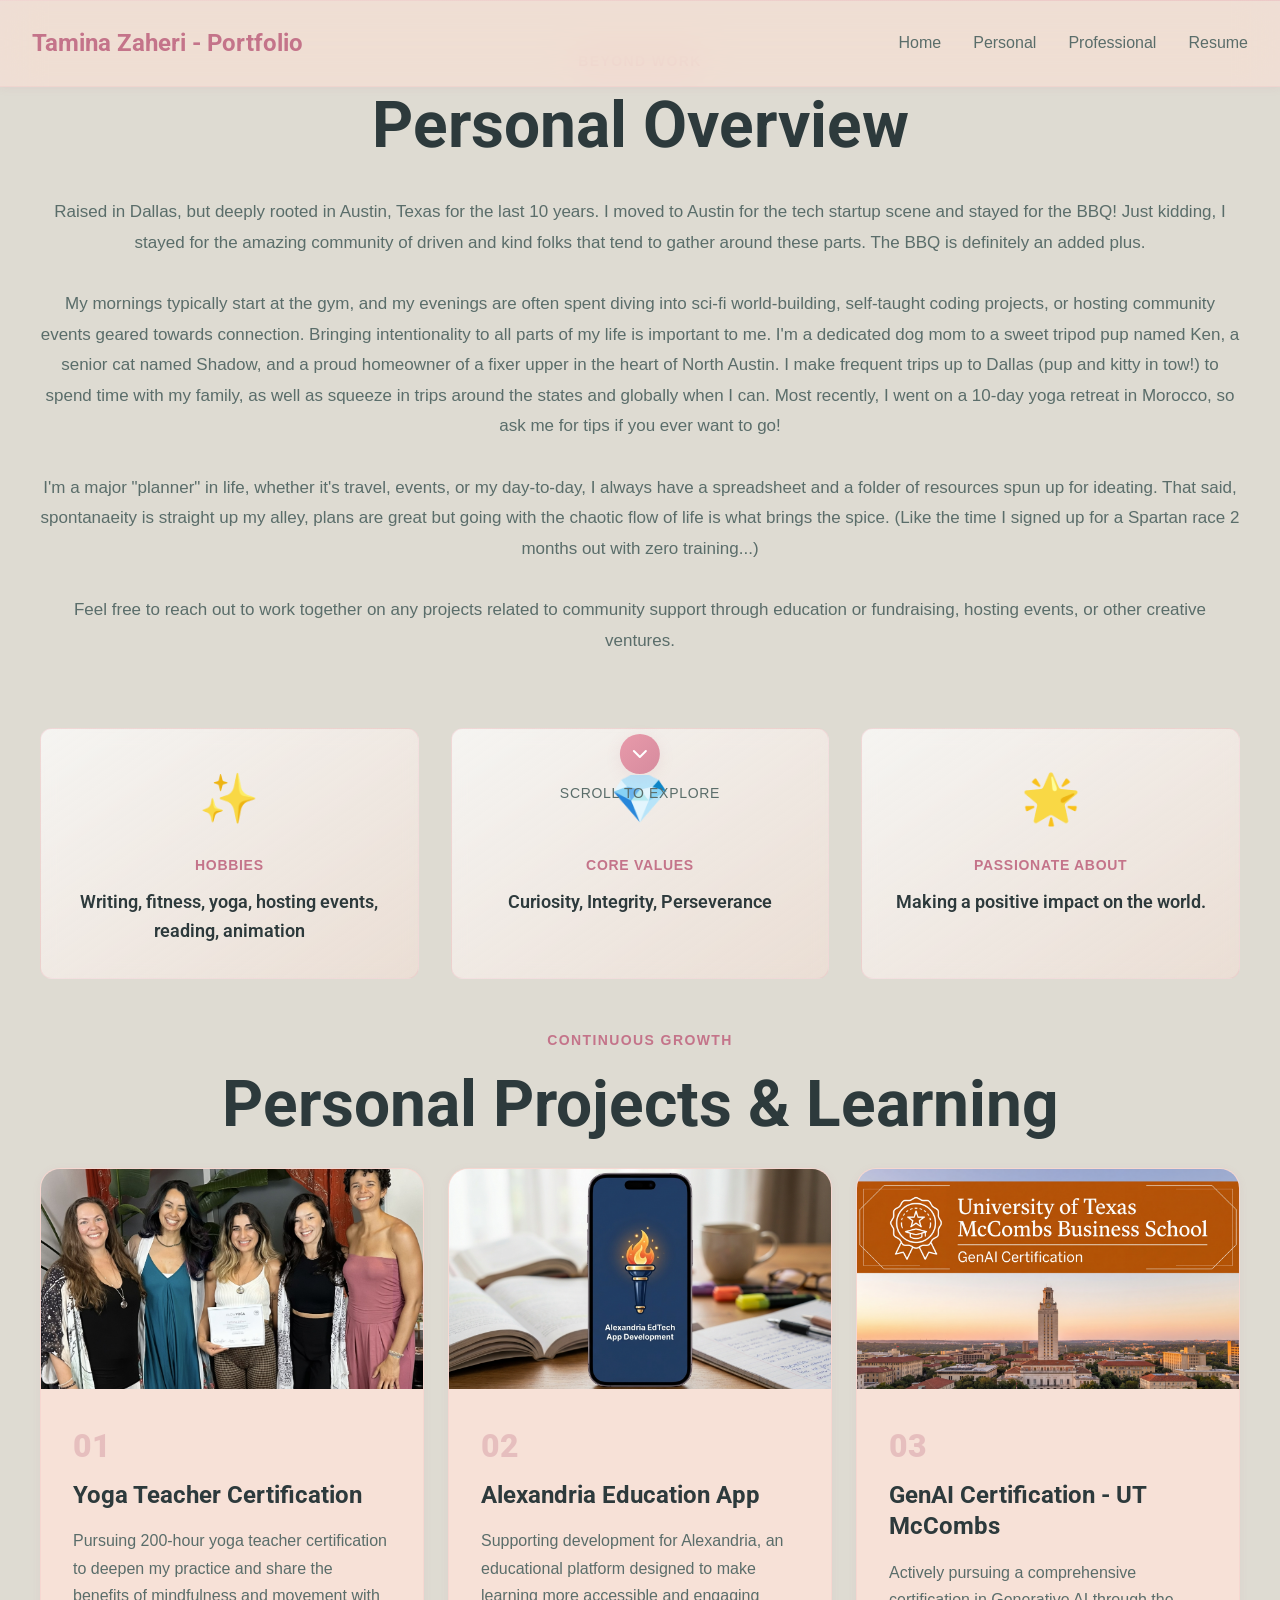
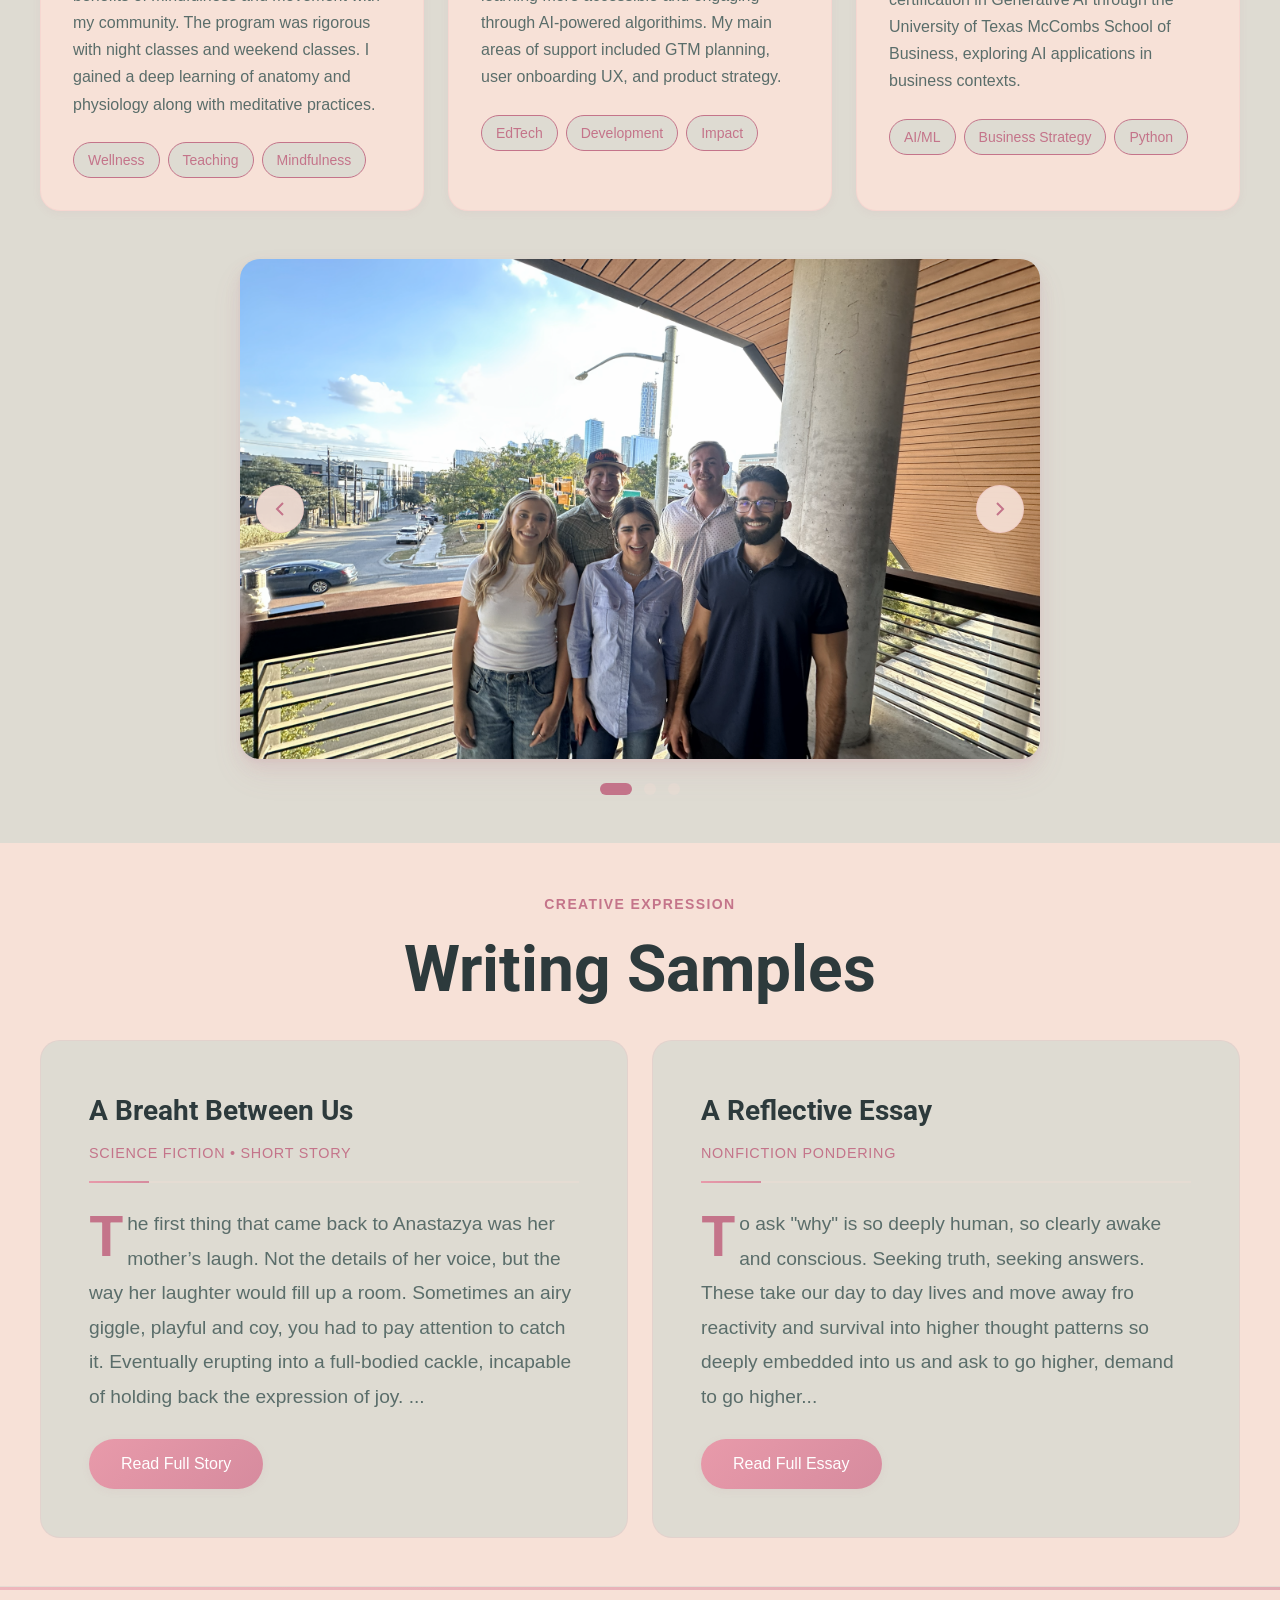
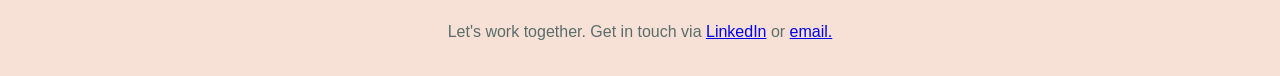
==== commit 05cfa9d3: "Images" ====
--- a/personal.html
+++ b/personal.html
@@ -86,7 +86,7 @@
                         <!-- Personal Project 2 -->
                         <article class="personal-project-card">
                             <div class="personal-project-image">
-                                <img src="media/alexandria-app.jpg" alt="Alexandria Education App">
+                                <img src="media/Alexandria.png" alt="Alexandria Education App">
                             </div>
                             <div class="personal-project-content">
                                 <div class="personal-project-number">02</div>
@@ -103,7 +103,7 @@
                         <!-- Personal Project 3 -->
                         <article class="personal-project-card">
                             <div class="personal-project-image">
-                                <img src="media/genai-certification.jpg" alt="GenAI Certification">
+                                <img src="media/UTGenAI.png" alt="GenAI Certification">
                             </div>
                             <div class="personal-project-content">
                                 <div class="personal-project-number">03</div>
--- a/styles.css
+++ b/styles.css
@@ -1355,6 +1355,170 @@
     color: var(--color-accent);
 }
 
+/* ===== PROJECT IMAGE PREVIEW ===== */
+.project-image-preview {
+    position: relative;
+    margin: 1rem 0;
+    border-radius: var(--radius-md);
+    overflow: hidden;
+    cursor: pointer;
+    background: var(--color-surface);
+    border: 1px solid var(--color-border);
+    transition: all 0.3s var(--ease-smooth);
+}
+
+.project-image-preview:hover {
+    border-color: var(--color-accent);
+    box-shadow: var(--shadow-md);
+}
+
+.project-thumbnail {
+    width: 100%;
+    height: 180px;
+    object-fit: cover;
+    object-position: top center;
+    display: block;
+    transition: transform 0.3s var(--ease-smooth);
+}
+
+.project-image-preview:hover .project-thumbnail {
+    transform: scale(1.02);
+}
+
+.image-expand-overlay {
+    position: absolute;
+    inset: 0;
+    background: linear-gradient(
+        to top,
+        rgba(45, 58, 60, 0.9) 0%,
+        rgba(45, 58, 60, 0.4) 50%,
+        transparent 100%
+    );
+    display: flex;
+    flex-direction: column;
+    align-items: center;
+    justify-content: flex-end;
+    padding: 1rem;
+    gap: 0.5rem;
+    opacity: 0.8;
+    transition: opacity 0.3s var(--ease-smooth);
+}
+
+.project-image-preview:hover .image-expand-overlay {
+    opacity: 1;
+}
+
+.image-expand-overlay svg {
+    color: white;
+    filter: drop-shadow(0 2px 4px rgba(0, 0, 0, 0.3));
+}
+
+.image-expand-overlay span {
+    color: white;
+    font-size: 0.85rem;
+    font-weight: 600;
+    text-transform: uppercase;
+    letter-spacing: 0.05em;
+    text-shadow: 0 1px 3px rgba(0, 0, 0, 0.4);
+}
+
+/* ===== IMAGE LIGHTBOX MODAL ===== */
+.image-lightbox {
+    position: fixed;
+    inset: 0;
+    background: rgba(45, 58, 60, 0.95);
+    backdrop-filter: blur(10px);
+    -webkit-backdrop-filter: blur(10px);
+    z-index: 10000;
+    display: flex;
+    align-items: center;
+    justify-content: center;
+    opacity: 0;
+    visibility: hidden;
+    transition: all 0.3s var(--ease-smooth);
+}
+
+.image-lightbox.active {
+    opacity: 1;
+    visibility: visible;
+}
+
+.lightbox-close {
+    position: absolute;
+    top: 1.5rem;
+    right: 1.5rem;
+    width: 48px;
+    height: 48px;
+    border-radius: 50%;
+    background: rgba(255, 255, 255, 0.1);
+    border: 1px solid rgba(255, 255, 255, 0.2);
+    color: white;
+    cursor: pointer;
+    display: flex;
+    align-items: center;
+    justify-content: center;
+    transition: all 0.3s var(--ease-smooth);
+    z-index: 10001;
+}
+
+.lightbox-close:hover {
+    background: var(--color-accent);
+    border-color: var(--color-accent);
+    transform: rotate(90deg);
+}
+
+.lightbox-content {
+    max-width: 95vw;
+    max-height: 90vh;
+    display: flex;
+    align-items: center;
+    justify-content: center;
+    padding: 2rem;
+}
+
+.lightbox-content img {
+    max-width: 100%;
+    max-height: 85vh;
+    object-fit: contain;
+    border-radius: var(--radius-md);
+    box-shadow: 0 25px 80px rgba(0, 0, 0, 0.5);
+    animation: lightboxZoomIn 0.3s var(--ease-spring);
+}
+
+@keyframes lightboxZoomIn {
+    from {
+        transform: scale(0.9);
+        opacity: 0;
+    }
+    to {
+        transform: scale(1);
+        opacity: 1;
+    }
+}
+
+/* Responsive adjustments for lightbox */
+@media (max-width: 768px) {
+    .lightbox-close {
+        top: 1rem;
+        right: 1rem;
+        width: 40px;
+        height: 40px;
+    }
+
+    .lightbox-close svg {
+        width: 24px;
+        height: 24px;
+    }
+
+    .lightbox-content {
+        padding: 1rem;
+    }
+
+    .project-thumbnail {
+        height: 150px;
+    }
+}
+
 /* Footer - Enhanced */
 .footer {
     padding: 2rem;
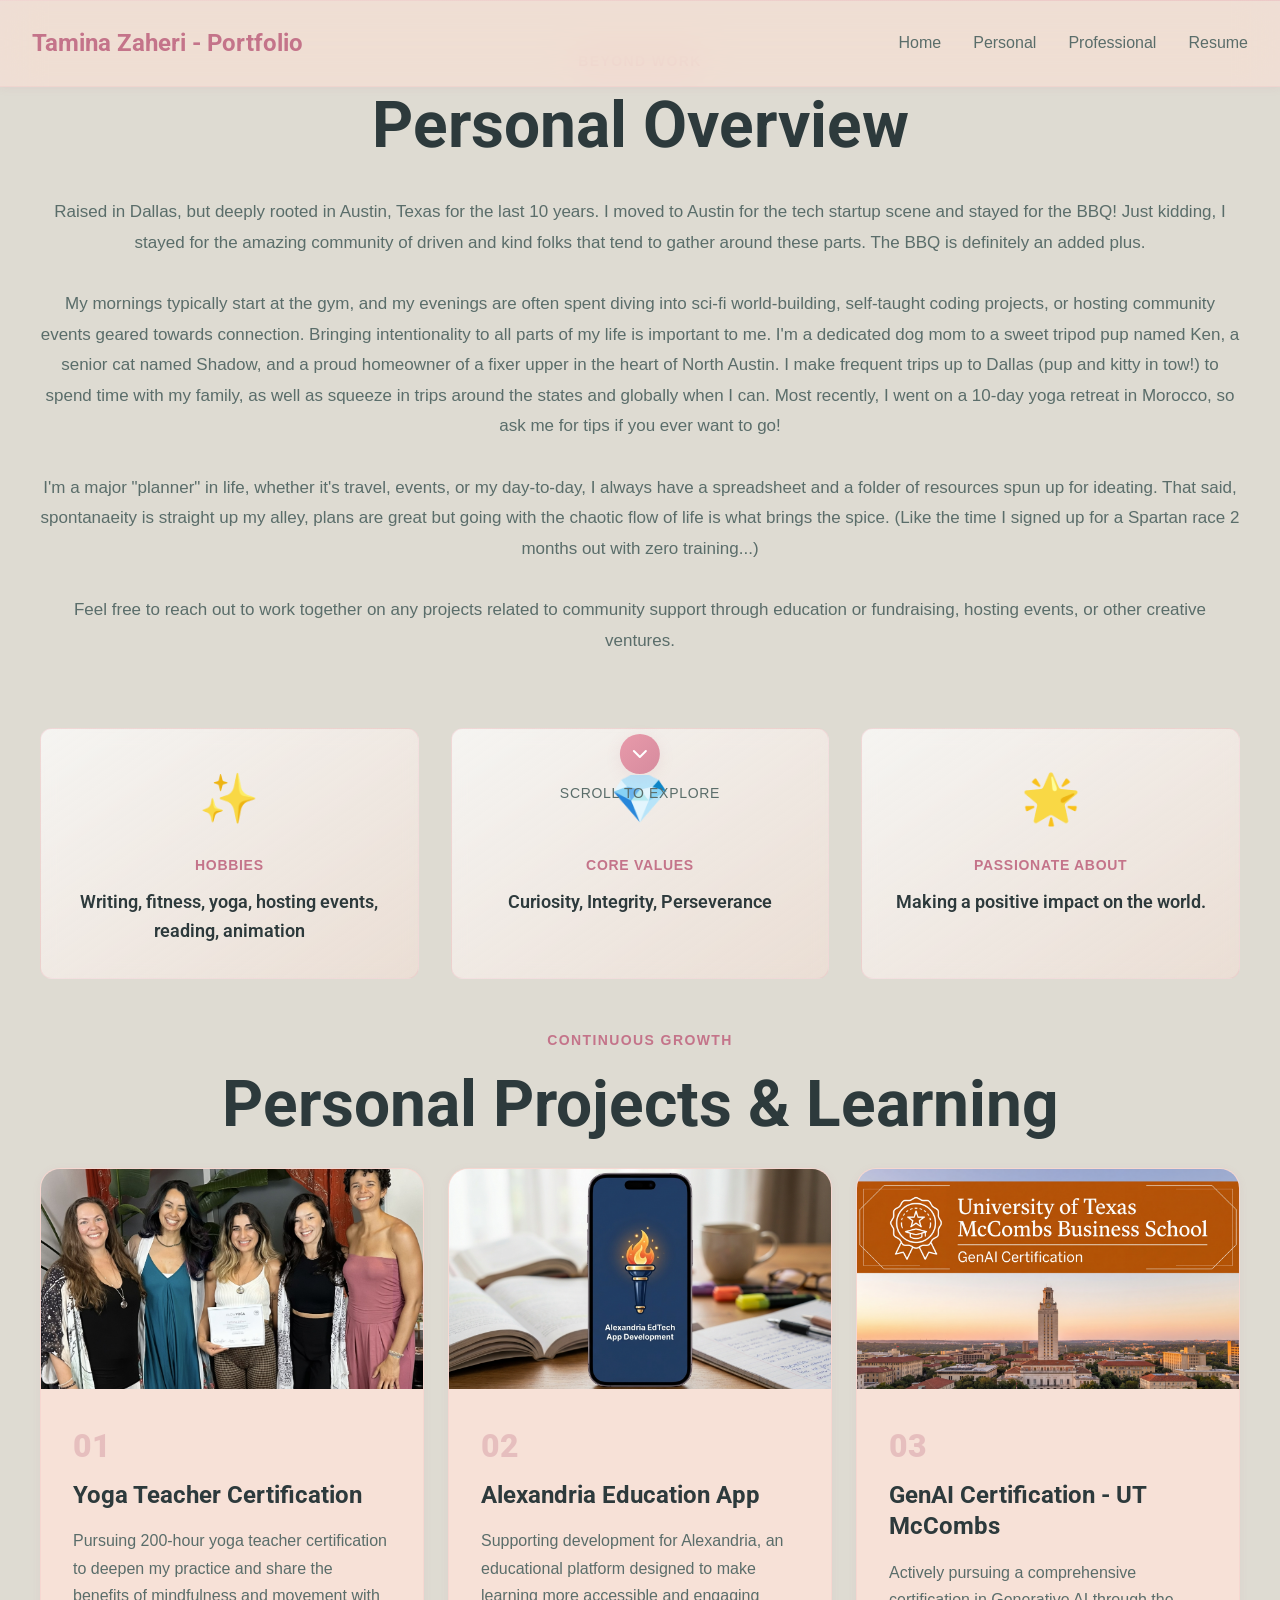
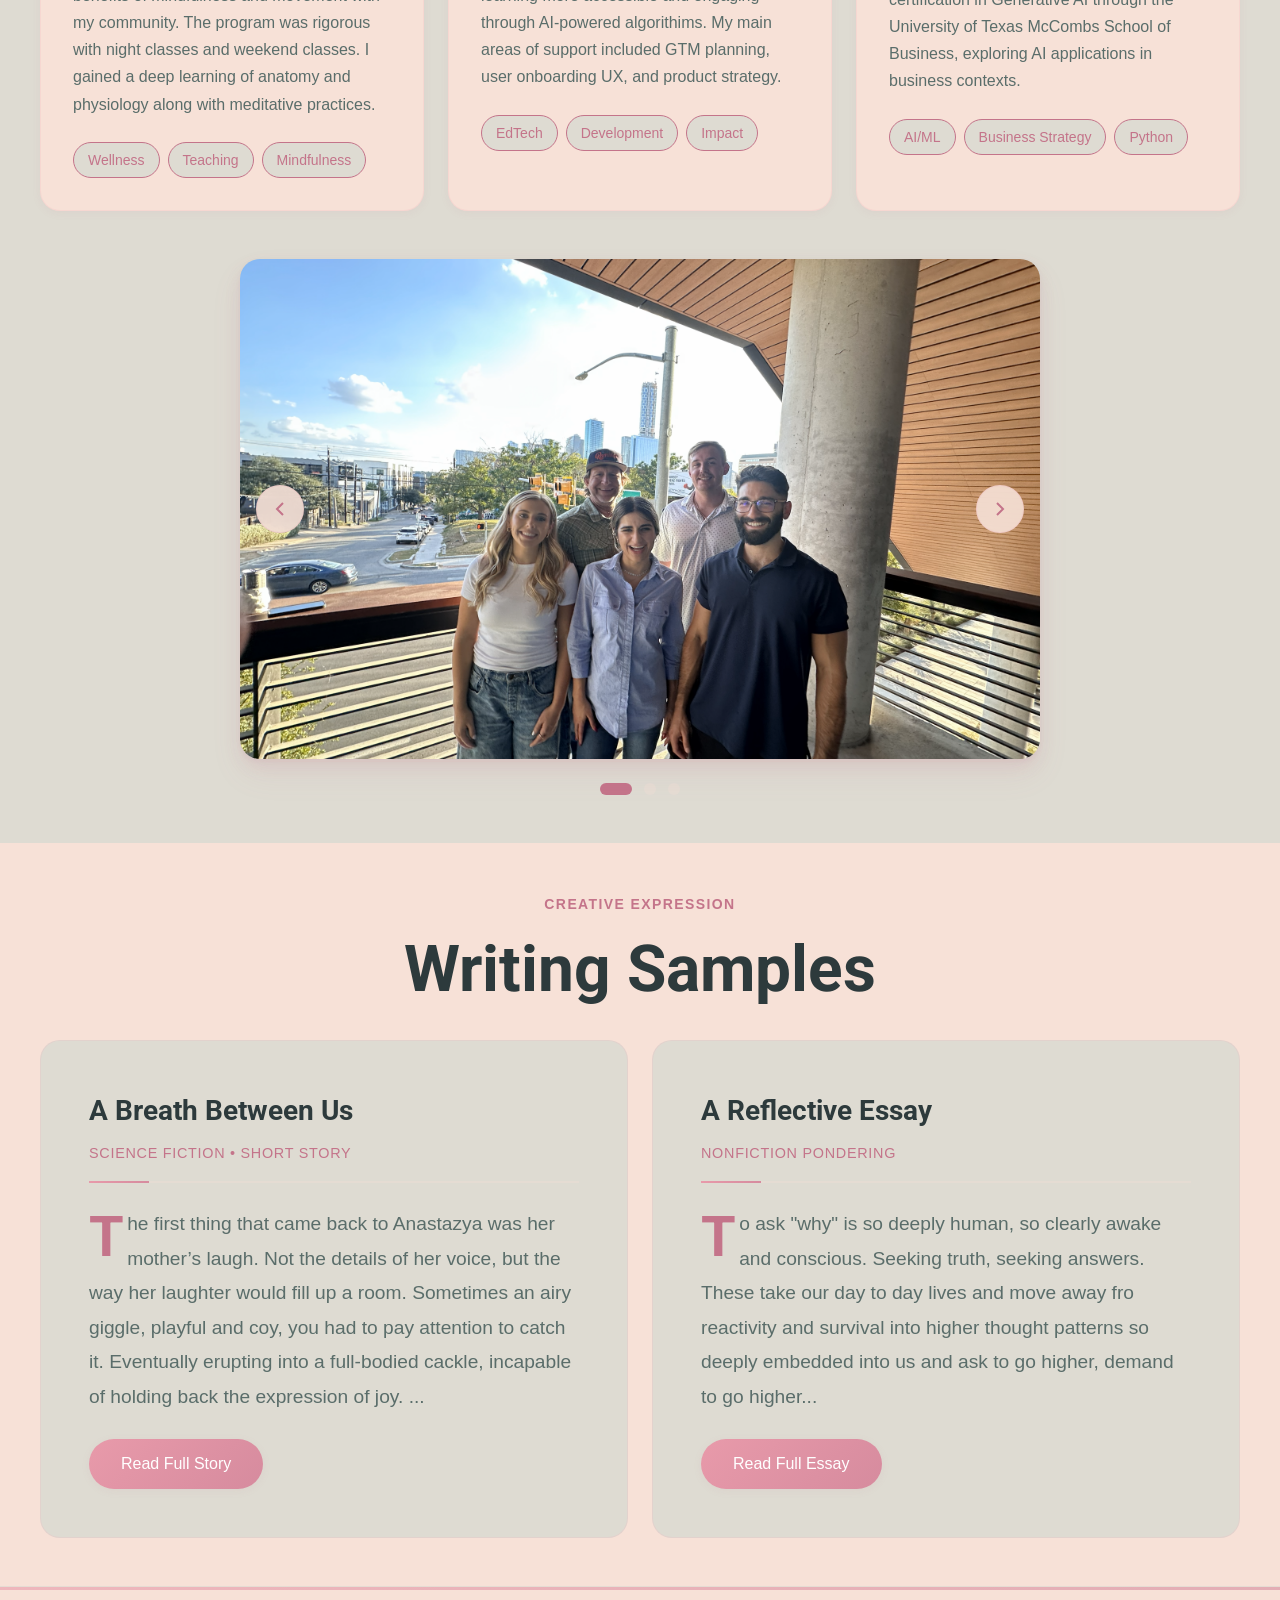
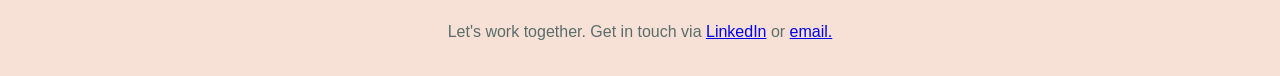
==== commit 65184d40: "Update personal.html" ====
--- a/personal.html
+++ b/personal.html
@@ -178,7 +178,7 @@
                 <!-- Writing Sample 1 -->
                 <article class="writing-sample">
                     <div class="writing-header">
-                        <h3 class="writing-title">A Breaht Between Us</h3>
+                        <h3 class="writing-title">A Breath Between Us</h3>
                         <p class="writing-meta">Science Fiction • Short Story</p>
                     </div>
                     <div class="writing-preview">
